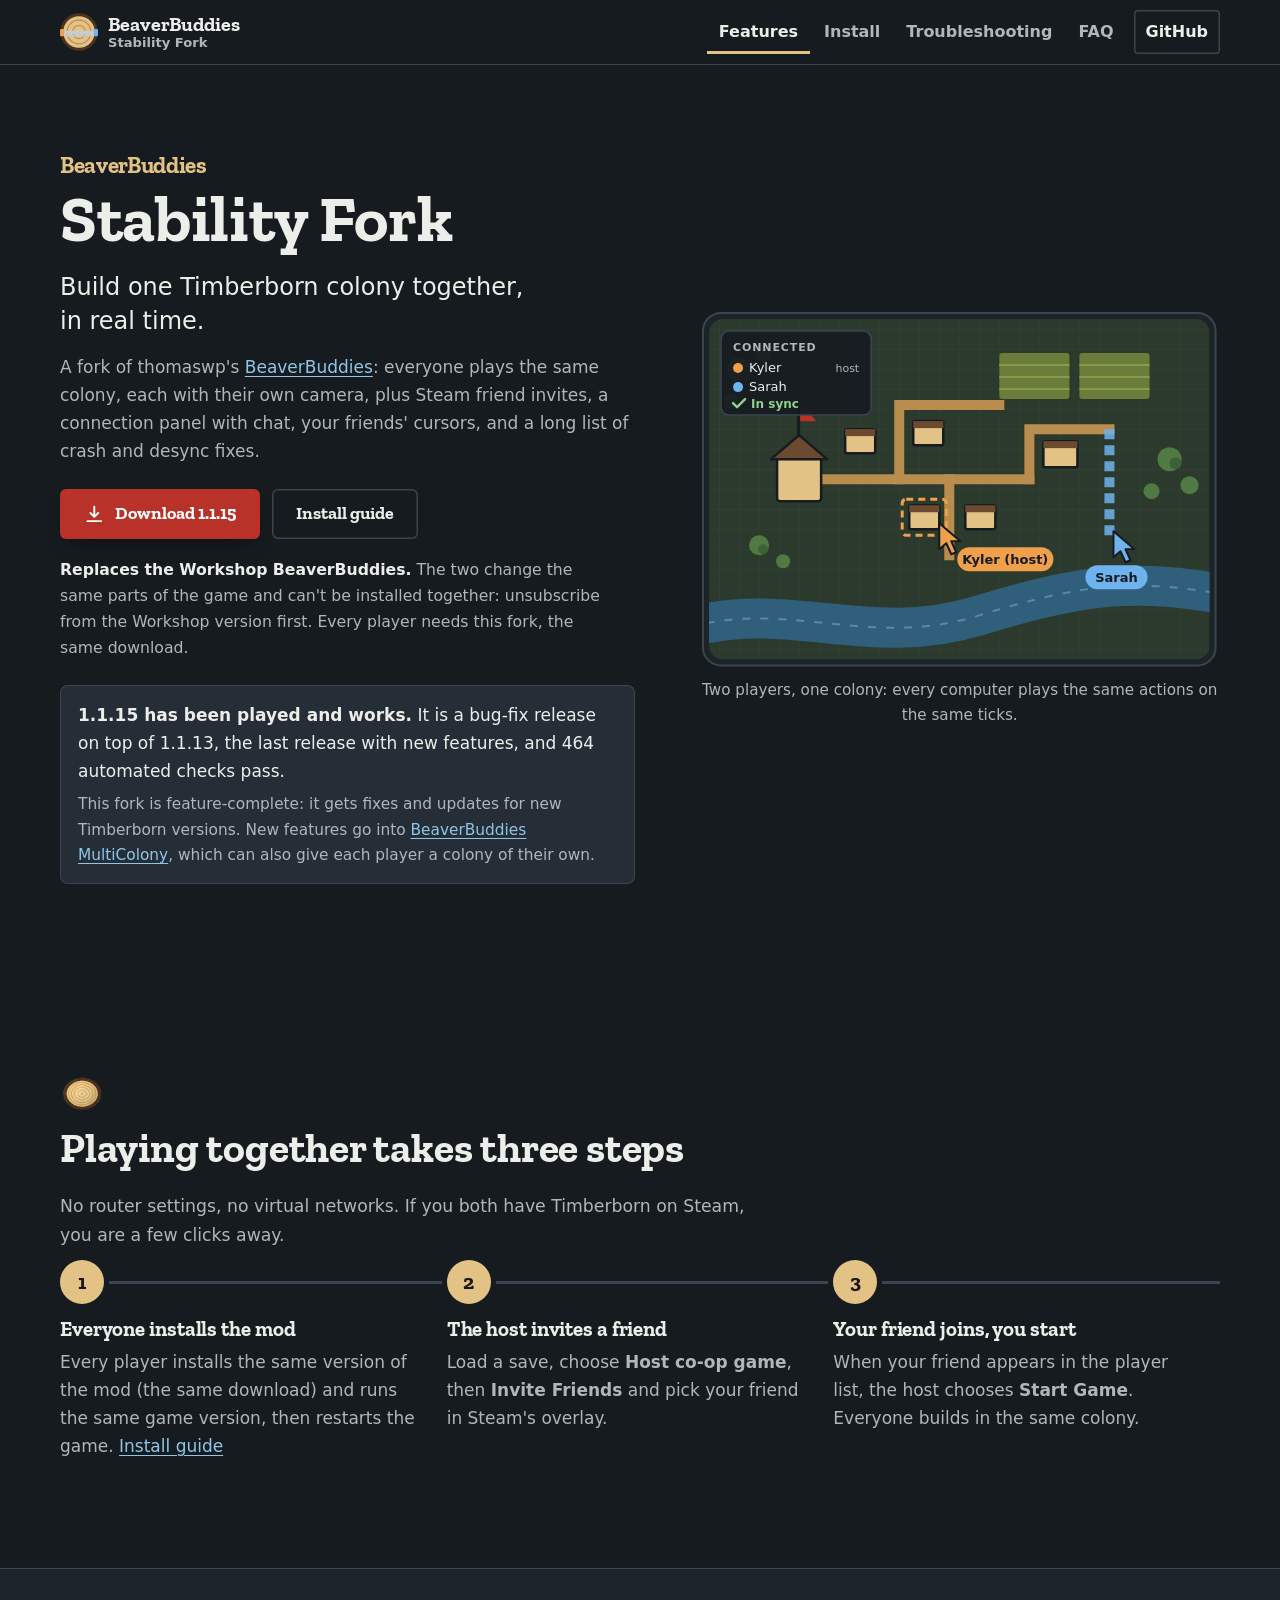
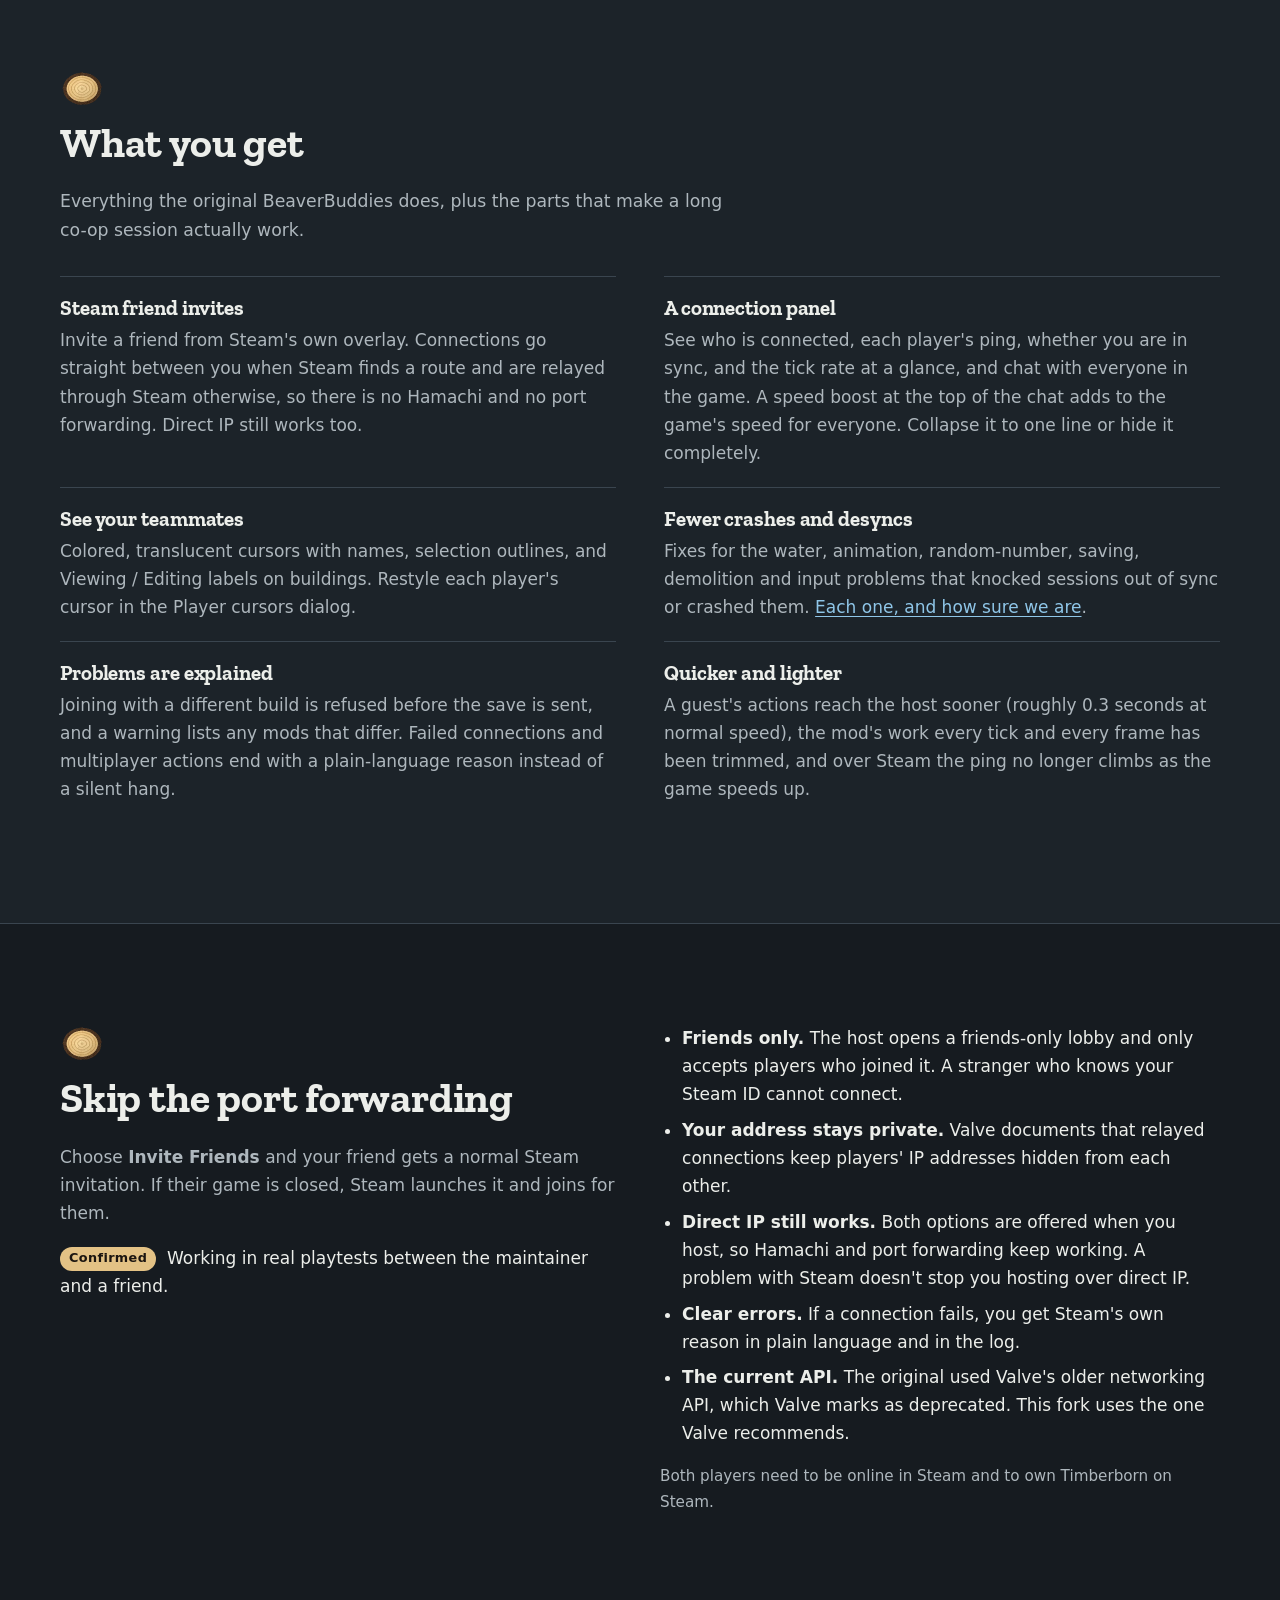
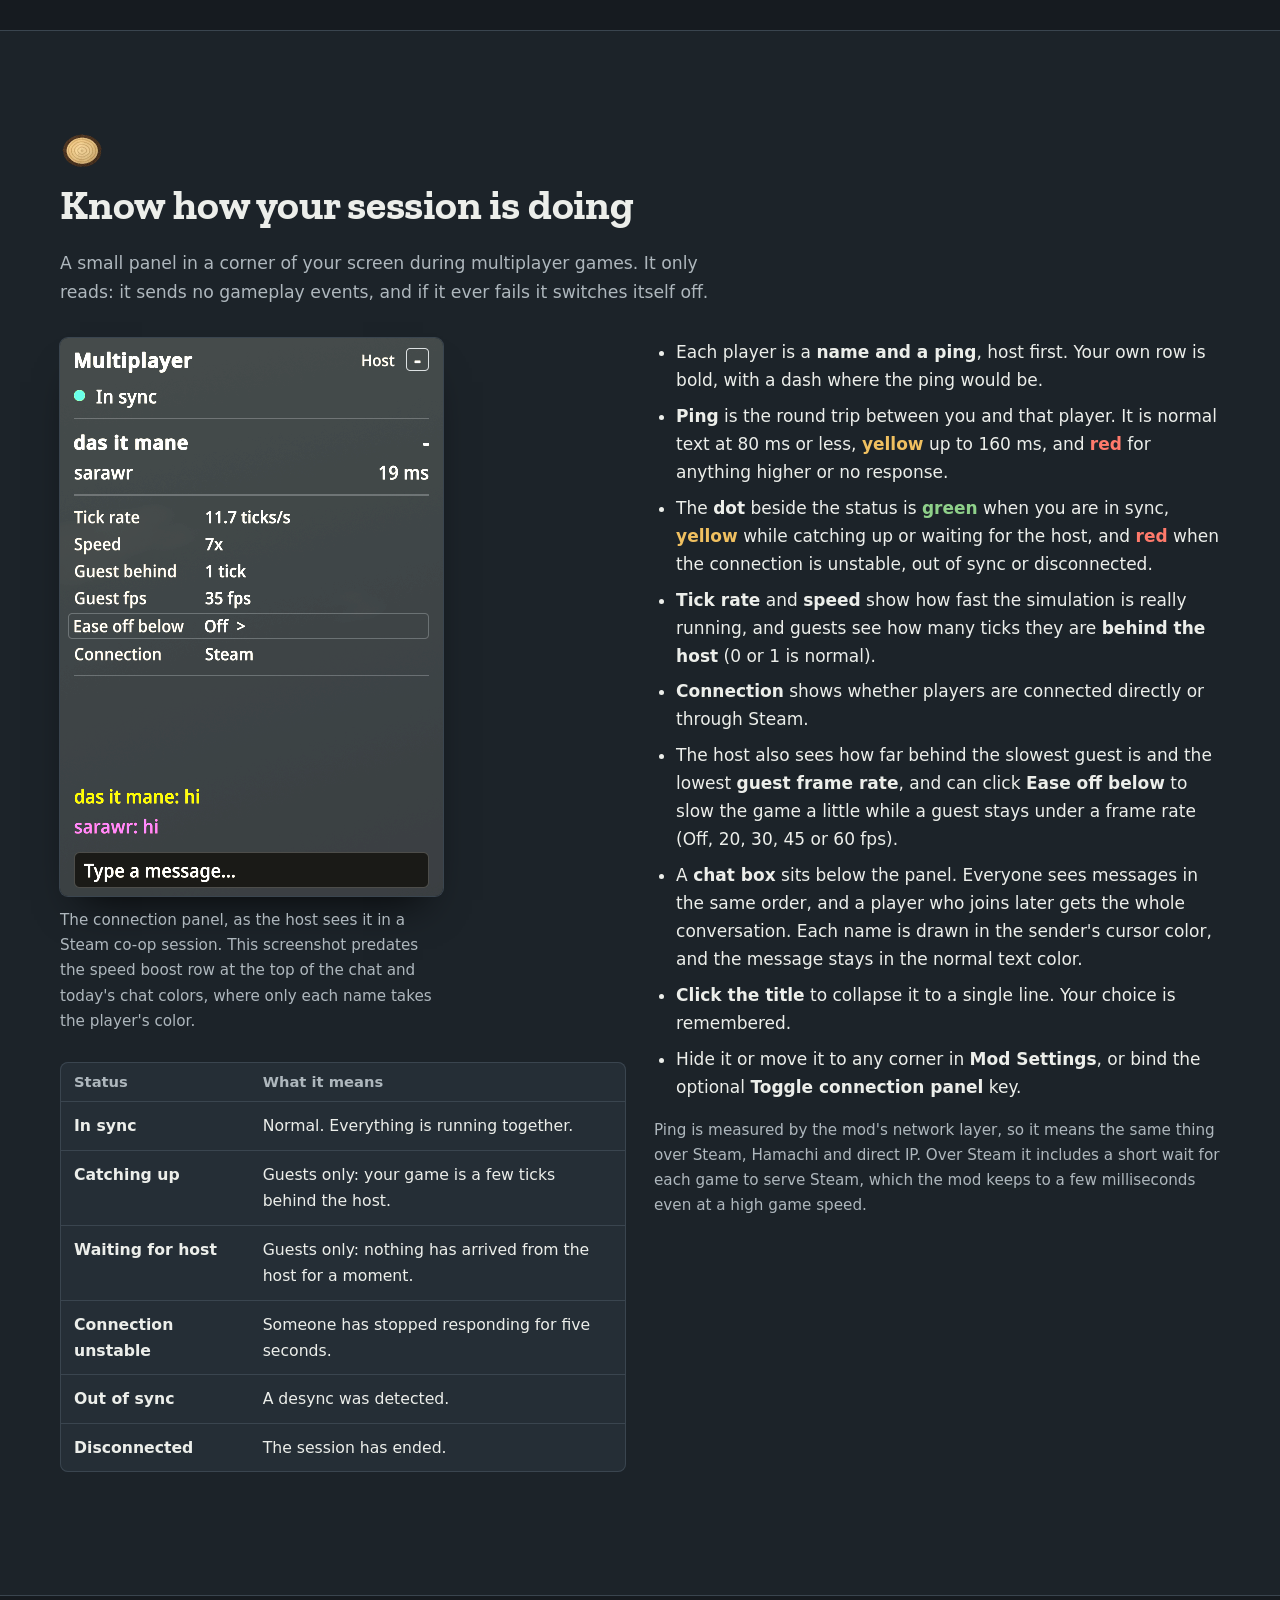
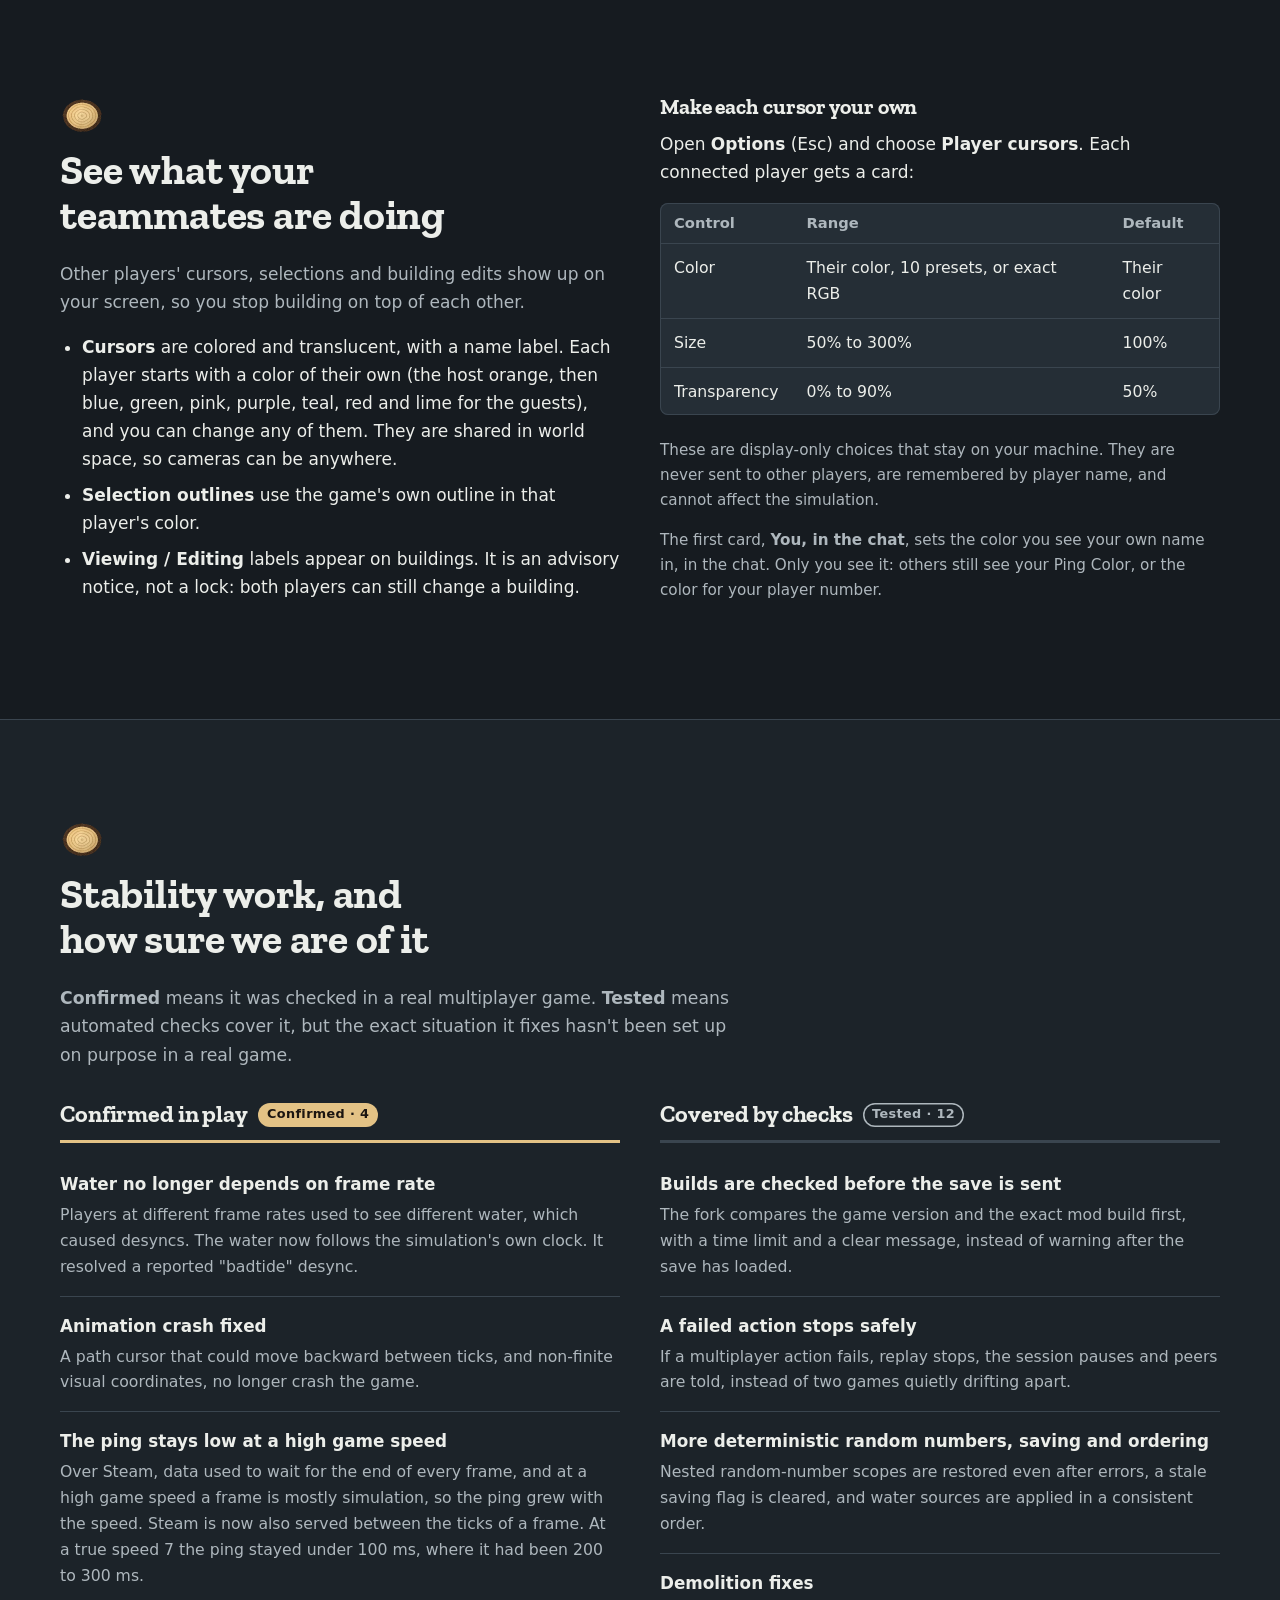
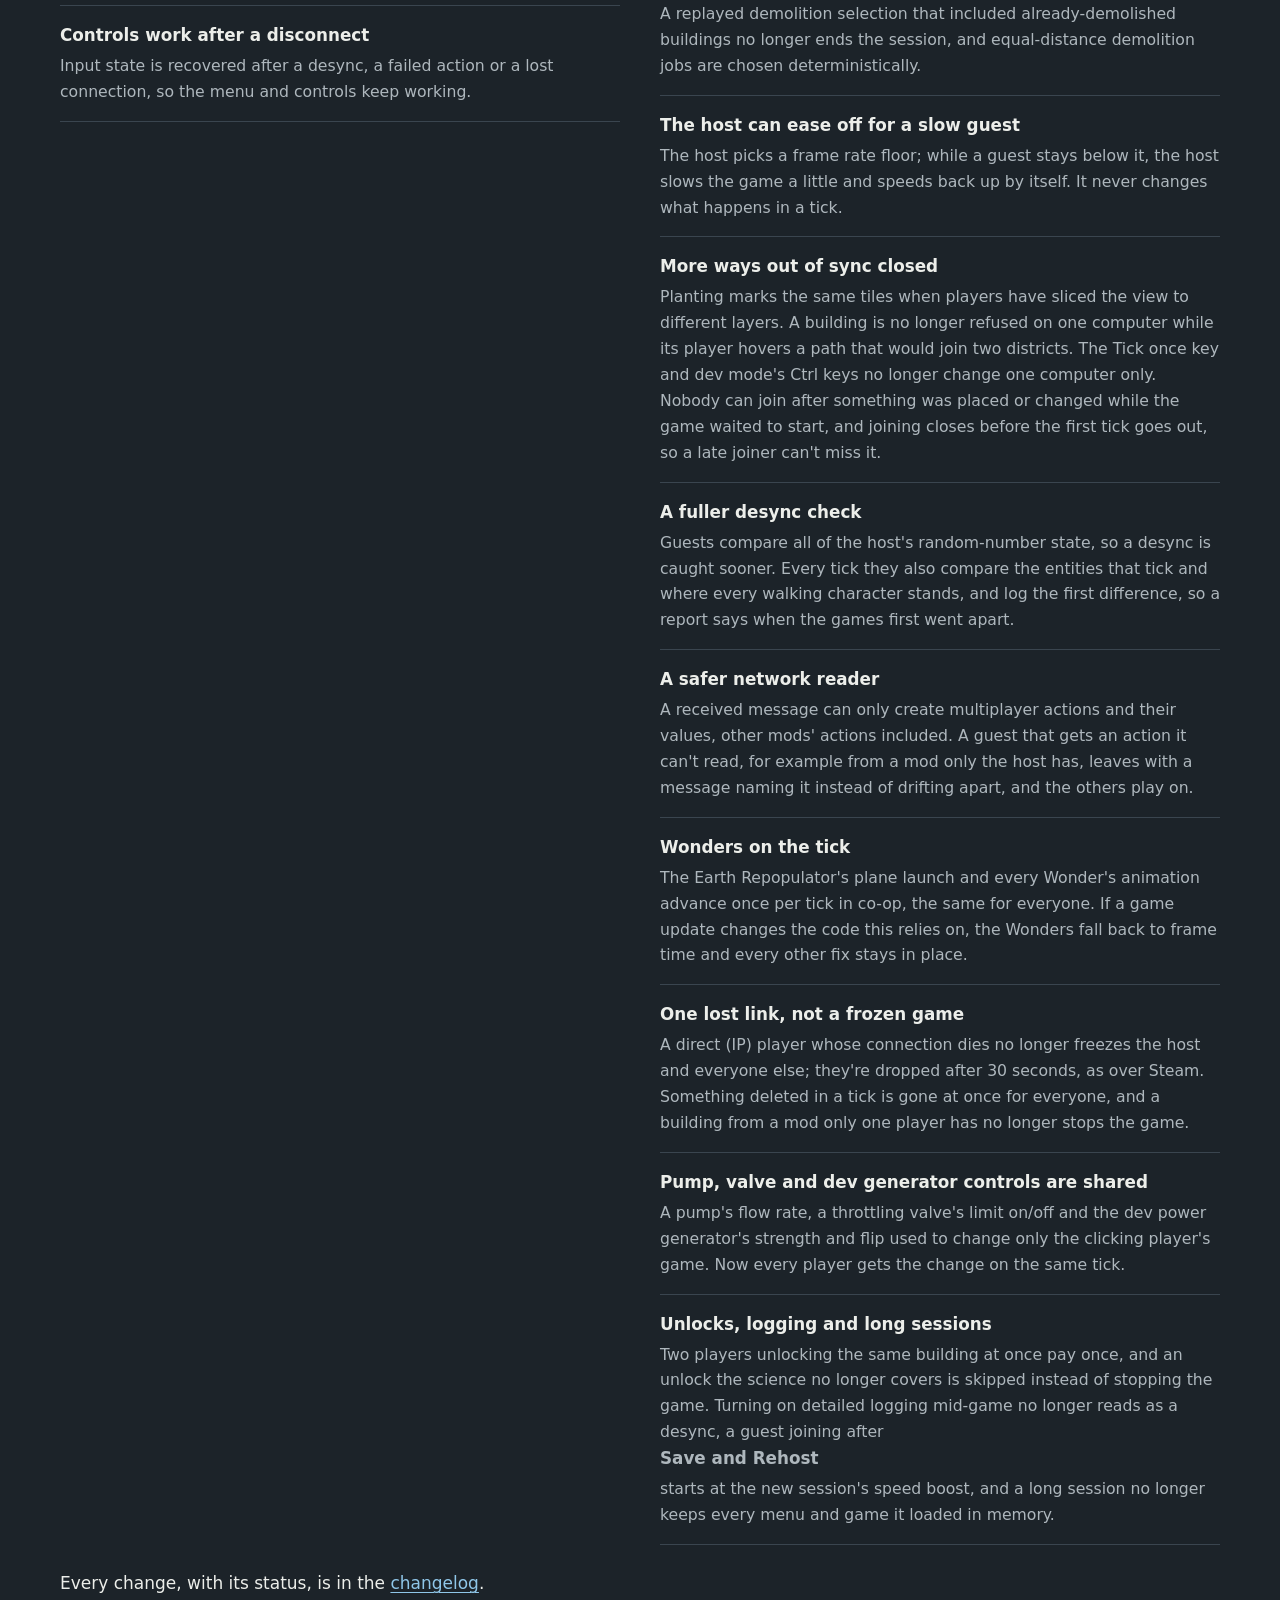
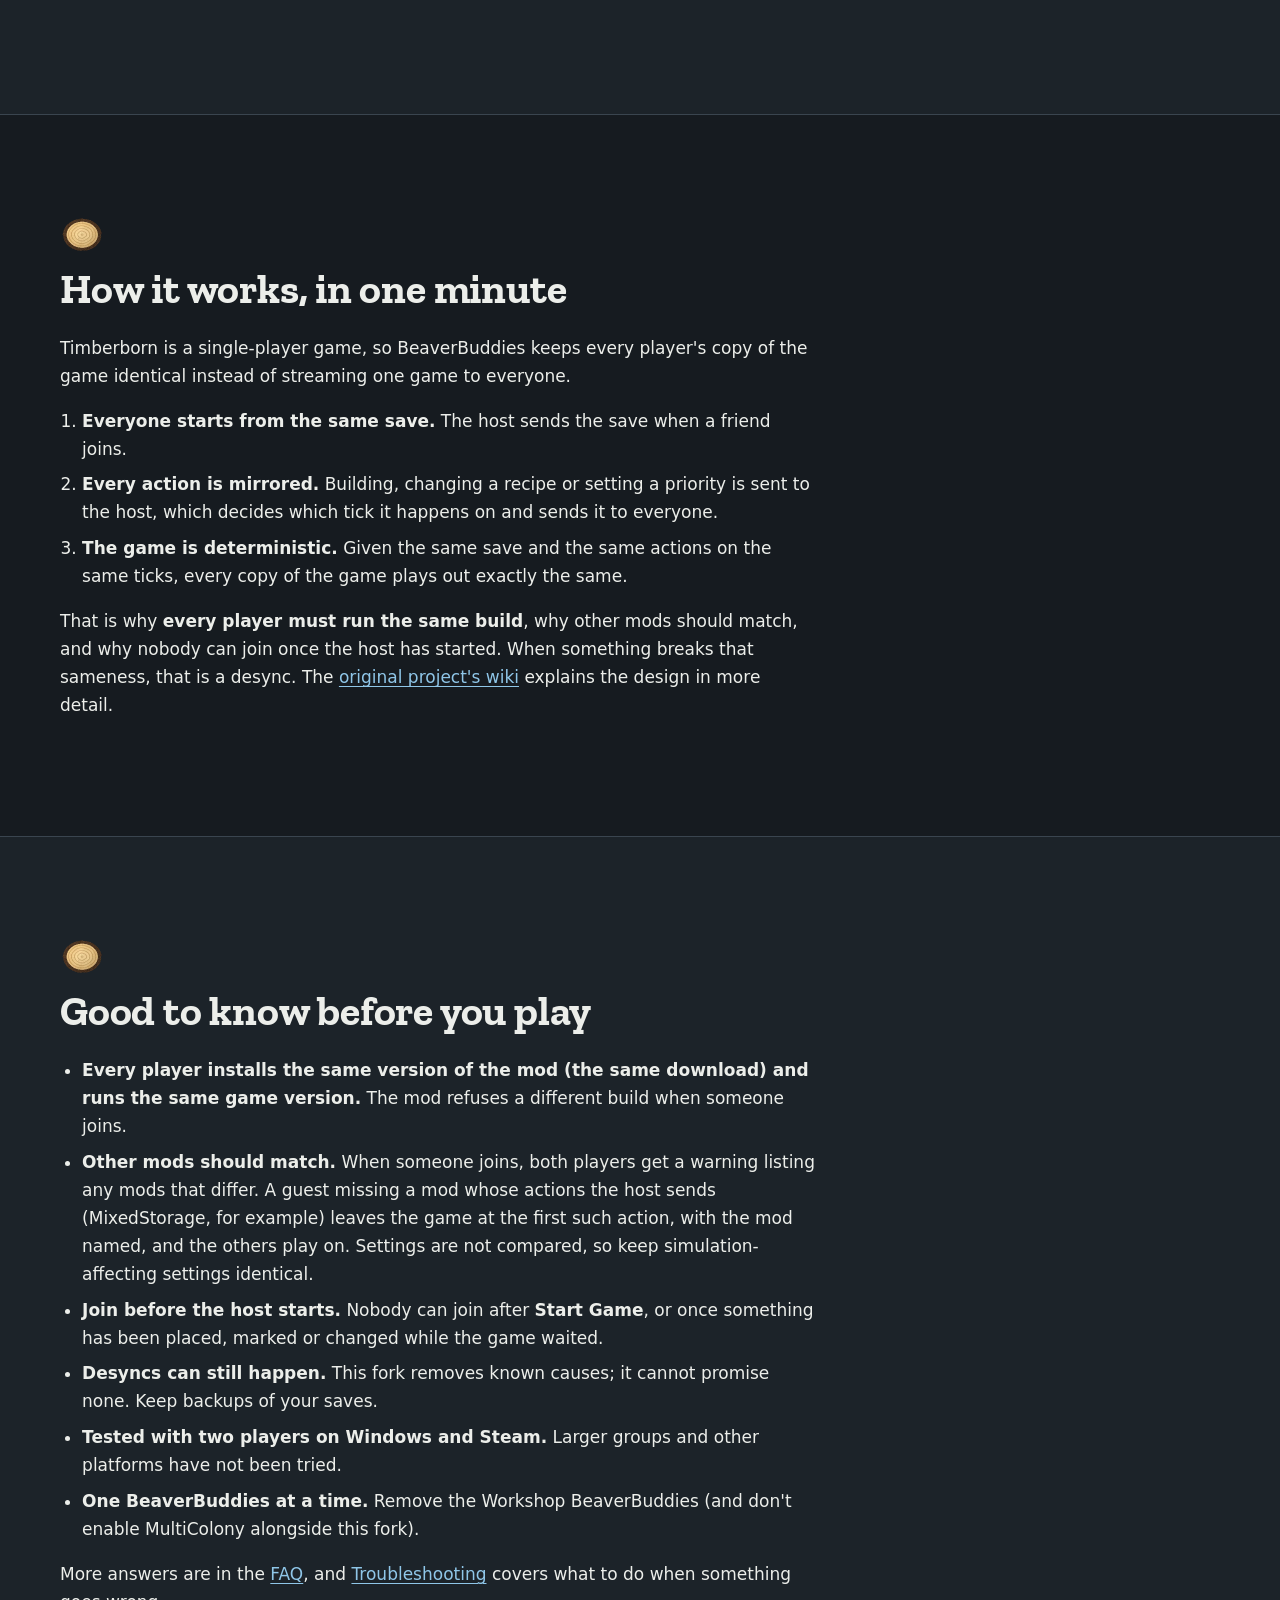
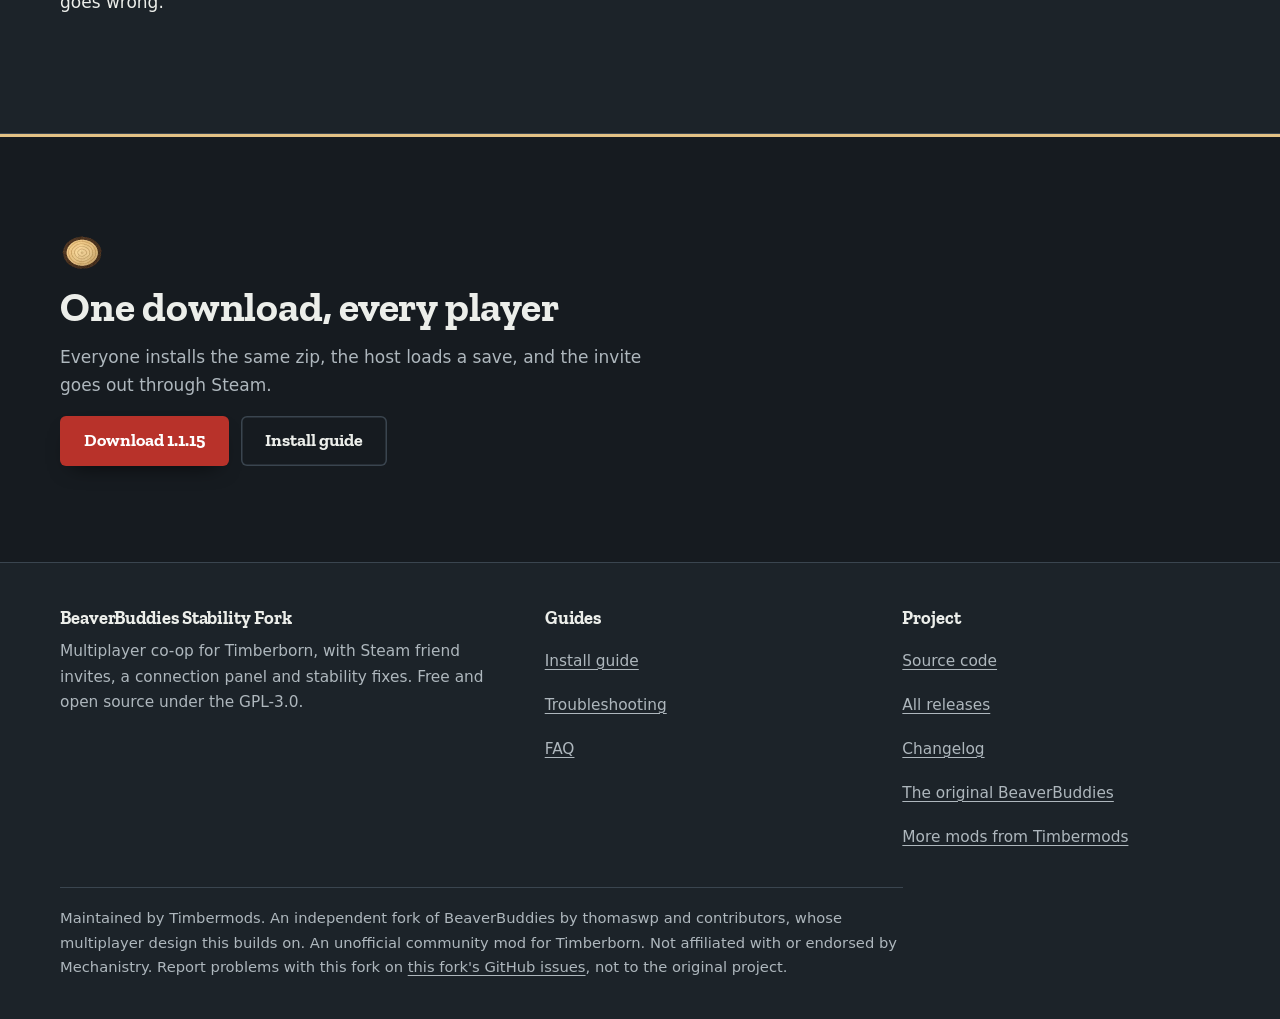
==== docs/index.html @ d0ddf5bc "README: a short user guide; 1.1.15 played and works The README is rewritten for players: what the fo" ====
<!doctype html>
<html lang="en">
<head>
  <meta charset="utf-8">
  <meta name="viewport" content="width=device-width, initial-scale=1">
  <title>BeaverBuddies Stability Fork: Timberborn co-op with Steam invites</title>
  <meta name="description" content="Play Timberborn together. Steam friend invites, a live connection panel, teammate cursors, and fixes for multiplayer crashes and desyncs. Free and open source.">
  <meta name="theme-color" content="#161b20">
  <meta property="og:title" content="BeaverBuddies Stability Fork">
  <meta property="og:description" content="Timberborn co-op with Steam friend invites, a live connection panel, teammate cursors, and fewer crashes and desyncs.">
  <meta property="og:type" content="website">
  <link rel="icon" href="assets/favicon.svg" type="image/svg+xml">
  <link rel="preload" href="assets/fonts/zilla-slab-latin-700.woff2" as="font" type="font/woff2" crossorigin>
  <link rel="stylesheet" href="assets/style.css">
</head>
<body>
<a class="skip" href="#main">Skip to content</a>

<header class="site-header">
  <div class="container header-inner">
    <a class="brand" href="index.html">
      <svg class="brand-mark" viewBox="0 0 64 64" aria-hidden="true"><circle cx="32" cy="32" r="29" fill="#e3c285" stroke="#4a3322" stroke-width="5"/><circle cx="32" cy="32" r="20" fill="none" stroke="#b98d4e" stroke-width="2"/><circle cx="32" cy="32" r="11" fill="none" stroke="#b98d4e" stroke-width="2"/><path d="M4 30h56v6H4z" fill="#c7cdd2"/><path d="M8 36l3 4 3-4 3 4 3-4 3 4 3-4 3 4 3-4 3 4 3-4 3 4 3-4 3 4 3-4 3 4" fill="none" stroke="#c7cdd2" stroke-width="2"/><rect x="0" y="27" width="7" height="12" rx="2" fill="#f0a04b"/><rect x="57" y="27" width="7" height="12" rx="2" fill="#6fb3ee"/></svg>
      <span>BeaverBuddies<small>Stability Fork</small></span>
    </a>
    <nav class="nav" aria-label="Main">
      <a href="index.html" aria-current="page">Features</a>
      <a href="install.html">Install</a>
      <a href="troubleshooting.html">Troubleshooting</a>
      <a href="faq.html">FAQ</a>
      <a class="nav-cta" href="https://github.com/timbermods/BeaverBuddies-Stability-Fork">GitHub</a>
    </nav>
  </div>
</header>

<main id="main">

<!-- ============ hero ============ -->
<div class="hero">
  <div class="container hero-grid">
    <div>
      <h1><small>BeaverBuddies</small>Stability Fork</h1>
      <p class="pitch">Build one Timberborn colony together, in real time.</p>
      <p class="lede">A fork of thomaswp's <a href="https://github.com/thomaswp/BeaverBuddies">BeaverBuddies</a>: everyone plays the same colony, each with their own camera, plus Steam friend invites, a connection panel with chat, your friends' cursors, and a long list of crash and desync fixes.</p>
      <div class="btn-row">
        <a class="btn btn-primary" data-release-href="download" href="https://github.com/timbermods/BeaverBuddies-Stability-Fork/releases/latest">
          <svg viewBox="0 0 24 24" fill="none" stroke="currentColor" stroke-width="2.2" stroke-linecap="round" stroke-linejoin="round" aria-hidden="true"><path d="M12 3v12m0 0l-4.5-4.5M12 15l4.5-4.5M4 20h16"/></svg>
          <span>Download <span data-release="version">1.1.15</span></span>
        </a>
        <a class="btn btn-secondary" href="install.html">Install guide</a>
      </div>
      <p class="workshop"><b>Replaces the Workshop BeaverBuddies.</b> The two change the same parts of the game and can't be installed together: unsubscribe from the Workshop version first. Every player needs this fork, the same download.</p>
      <div class="status" data-release-pinned="1.1.15">
        <p><b><span data-release="version">1.1.15</span> has been played and works.</b> It is a bug-fix release on top of 1.1.13, the last release with new features, and 464 automated checks pass.</p>
        <p>This fork is feature-complete: it gets fixes and updates for new Timberborn versions. New features go into <a href="https://timbermods.github.io/BeaverBuddies-MultiColony/">BeaverBuddies MultiColony</a>, which can also give each player a colony of their own.</p>
      </div>
    </div>
    <figure class="saw-figure">
      <svg class="coop-map" viewBox="0 0 520 360" role="img" aria-label="An illustration of one shared colony seen from above: a district center with a red flag, houses, farm fields, trees and a river. The host's orange cursor has a house selected; a friend's blue cursor is laying a new path. A small connection panel in the corner lists both players with a green In sync check.">
        <defs>
          <clipPath id="map-clip"><rect x="10" y="10" width="500" height="340" rx="14"/></clipPath>
          <pattern id="map-tiles" width="20" height="20" patternUnits="userSpaceOnUse"><path d="M20 0H0V20" fill="none" stroke="#ffffff" stroke-opacity=".045" stroke-width="1"/></pattern>
        </defs>
        <rect x="4" y="4" width="512" height="352" rx="18" fill="#1c2329" stroke="#3a454f" stroke-width="2"/>
        <g clip-path="url(#map-clip)">
          <rect x="10" y="10" width="500" height="340" fill="#2b3a2c"/>
          <rect x="10" y="10" width="500" height="340" fill="url(#map-tiles)"/>
          <!-- the river -->
          <path d="M-10 318 C90 290 170 340 280 306 S440 270 530 286" fill="none" stroke="#2f5f7a" stroke-width="40" stroke-linecap="round"/>
          <path d="M-10 318 C90 290 170 340 280 306 S440 270 530 286" fill="none" stroke="#6fa9c7" stroke-width="2" stroke-dasharray="8 10" opacity=".6"/>
          <!-- fields -->
          <g fill="#6b7d3a"><rect x="300" y="44" width="70" height="46" rx="3"/><rect x="380" y="44" width="70" height="46" rx="3"/></g>
          <g stroke="#8a9a4a" stroke-width="2"><path d="M300 56h70M300 68h70M300 80h70M380 56h70M380 68h70M380 80h70"/></g>
          <!-- trees -->
          <g fill="#4f7a43"><circle cx="40" cy="60" r="12"/><circle cx="64" cy="44" r="9"/><circle cx="32" cy="92" r="8"/><circle cx="470" cy="150" r="12"/><circle cx="490" cy="176" r="9"/><circle cx="452" cy="182" r="8"/><circle cx="60" cy="236" r="10"/><circle cx="84" cy="252" r="7"/></g>
          <g fill="#3c6135"><circle cx="46" cy="64" r="6"/><circle cx="476" cy="154" r="6"/><circle cx="64" cy="240" r="5"/></g>
          <!-- paths -->
          <g fill="none" stroke="#b98d4e" stroke-width="10" stroke-linecap="square"><path d="M120 170 H330"/><path d="M200 170 V96 H300"/><path d="M250 170 V246"/><path d="M330 170 V120 H410"/></g>
          <!-- the district center -->
          <rect x="78" y="146" width="44" height="46" rx="3" fill="#e3c285" stroke="#161b20" stroke-width="2.5"/>
          <path d="M72 150 L100 126 L128 150 Z" fill="#6b4a30" stroke="#161b20" stroke-width="2.5" stroke-linejoin="round"/>
          <rect x="98" y="100" width="3" height="28" fill="#161b20"/><path d="M101 100 h16 l-5 6 5 6 h-16z" fill="#b8322a"/>
          <!-- houses and workplaces -->
          <g fill="#e3c285" stroke="#161b20" stroke-width="2.5"><rect x="146" y="120" width="30" height="24" rx="2"/><rect x="214" y="112" width="30" height="24" rx="2"/><rect x="266" y="196" width="30" height="24" rx="2"/><rect x="210" y="196" width="30" height="24" rx="2"/><rect x="344" y="132" width="34" height="26" rx="2"/></g>
          <g fill="#6b4a30"><rect x="146" y="120" width="30" height="7"/><rect x="214" y="112" width="30" height="7"/><rect x="266" y="196" width="30" height="7"/><rect x="210" y="196" width="30" height="7"/><rect x="344" y="132" width="34" height="7"/></g>
          <!-- the host has a house selected -->
          <rect x="203" y="190" width="44" height="36" rx="4" fill="none" stroke="#f0a04b" stroke-width="3" stroke-dasharray="7 5"/>
          <g class="cursor-host">
            <path d="M240 214 l0 26 l7 -6 l5 11 l5 -2 l-5 -11 l9 0 z" fill="#f0a04b" stroke="#161b20" stroke-width="2" stroke-linejoin="round"/>
            <rect x="258" y="238" width="96" height="24" rx="12" fill="#f0a04b"/><text x="306" y="255" text-anchor="middle" font-family="system-ui, Segoe UI, sans-serif" font-weight="700" font-size="13" fill="#161b20">Kyler (host)</text>
          </g>
          <!-- a friend lays a new path -->
          <path d="M410 120 V226" fill="none" stroke="#6fb3ee" stroke-width="10" stroke-dasharray="10 6" opacity=".85"/>
          <g class="cursor-guest">
            <path d="M414 222 l0 26 l7 -6 l5 11 l5 -2 l-5 -11 l9 0 z" fill="#6fb3ee" stroke="#161b20" stroke-width="2" stroke-linejoin="round"/>
            <rect x="386" y="256" width="62" height="24" rx="12" fill="#6fb3ee"/><text x="417" y="273" text-anchor="middle" font-family="system-ui, Segoe UI, sans-serif" font-weight="700" font-size="13" fill="#161b20">Sarah</text>
          </g>
        </g>
        <!-- a connection panel -->
        <g font-family="system-ui, Segoe UI, sans-serif">
          <rect x="22" y="22" width="150" height="84" rx="8" fill="#161b20" fill-opacity=".92" stroke="#3a454f" stroke-width="1.5"/>
          <text x="34" y="42" font-size="11" font-weight="700" fill="#aeb7bd" letter-spacing=".08em">CONNECTED</text>
          <circle cx="39" cy="59" r="5" fill="#f0a04b"/><text x="50" y="63" font-size="13" fill="#eceeea">Kyler</text><text x="160" y="63" text-anchor="end" font-size="11" fill="#aeb7bd">host</text>
          <circle cx="39" cy="78" r="5" fill="#6fb3ee"/><text x="50" y="82" font-size="13" fill="#eceeea">Sarah</text>
          <path d="M34 94 l4 4 l8 -8" fill="none" stroke="#8fd08a" stroke-width="2.4" stroke-linecap="round" stroke-linejoin="round"/><text x="52" y="99" font-size="12" font-weight="700" fill="#8fd08a">In sync</text>
        </g>
      </svg>
      <figcaption>Two players, one colony: every computer plays the same actions on the same ticks.</figcaption>
    </figure>
  </div>
</div>

<!-- ============ three steps ============ -->
<section id="how-to-play">
  <div class="container">
    <div class="section-head">
      <span class="round" aria-hidden="true"></span>
      <h2>Playing together takes three steps</h2>
      <p>No router settings, no virtual networks. If you both have Timberborn on Steam, you are a few clicks away.</p>
    </div>
    <ol class="steps horizontal">
      <li>
        <h3>Everyone installs the mod</h3>
        <p>Every player installs the same version of the mod (the same download) and runs the same game version, then restarts the game. <a href="install.html">Install guide</a></p>
      </li>
      <li>
        <h3>The host invites a friend</h3>
        <p>Load a save, choose <b>Host co-op game</b>, then <b>Invite Friends</b> and pick your friend in Steam's overlay.</p>
      </li>
      <li>
        <h3>Your friend joins, you start</h3>
        <p>When your friend appears in the player list, the host chooses <b>Start Game</b>. Everyone builds in the same colony.</p>
      </li>
    </ol>
  </div>
</section>

<!-- ============ what you get ============ -->
<section class="tint" id="features">
  <div class="container">
    <div class="section-head">
      <span class="round" aria-hidden="true"></span>
      <h2>What you get</h2>
      <p>Everything the original BeaverBuddies does, plus the parts that make a long co-op session actually work.</p>
    </div>
    <ul class="tally">
      <li><h3>Steam friend invites</h3><p>Invite a friend from Steam's own overlay. Connections go straight between you when Steam finds a route and are relayed through Steam otherwise, so there is no Hamachi and no port forwarding. Direct IP still works too.</p></li>
      <li><h3>A connection panel</h3><p>See who is connected, each player's ping, whether you are in sync, and the tick rate at a glance, and chat with everyone in the game. A speed boost at the top of the chat adds to the game's speed for everyone. Collapse it to one line or hide it completely.</p></li>
      <li><h3>See your teammates</h3><p>Colored, translucent cursors with names, selection outlines, and Viewing / Editing labels on buildings. Restyle each player's cursor in the Player cursors dialog.</p></li>
      <li><h3>Fewer crashes and desyncs</h3><p>Fixes for the water, animation, random-number, saving, demolition and input problems that knocked sessions out of sync or crashed them. <a href="#stability">Each one, and how sure we are</a>.</p></li>
      <li><h3>Problems are explained</h3><p>Joining with a different build is refused before the save is sent, and a warning lists any mods that differ. Failed connections and multiplayer actions end with a plain-language reason instead of a silent hang.</p></li>
      <li><h3>Quicker and lighter</h3><p>A guest's actions reach the host sooner (roughly 0.3 seconds at normal speed), the mod's work every tick and every frame has been trimmed, and over Steam the ping no longer climbs as the game speeds up.</p></li>
    </ul>
  </div>
</section>

<!-- ============ steam ============ -->
<section id="steam">
  <div class="container grid grid-2" style="align-items:start;gap:2.5rem">
    <div>
      <span class="round" aria-hidden="true"></span>
      <h2>Skip the port forwarding</h2>
      <p class="lede" style="max-width:none">Choose <b>Invite Friends</b> and your friend gets a normal Steam invitation. If their game is closed, Steam launches it and joins for them.</p>
      <p><span class="chip ok">Confirmed</span> &nbsp;Working in real playtests between the maintainer and a friend.</p>
    </div>
    <div>
      <ul>
        <li><b>Friends only.</b> The host opens a friends-only lobby and only accepts players who joined it. A stranger who knows your Steam ID cannot connect.</li>
        <li><b>Your address stays private.</b> Valve documents that relayed connections keep players' IP addresses hidden from each other.</li>
        <li><b>Direct IP still works.</b> Both options are offered when you host, so Hamachi and port forwarding keep working. A problem with Steam doesn't stop you hosting over direct IP.</li>
        <li><b>Clear errors.</b> If a connection fails, you get Steam's own reason in plain language and in the log.</li>
        <li><b>The current API.</b> The original used Valve's older networking API, which Valve marks as deprecated. This fork uses the one Valve recommends.</li>
      </ul>
      <p style="color:var(--muted);font-size:.95rem">Both players need to be online in Steam and to own Timberborn on Steam.</p>
    </div>
  </div>
</section>

<!-- ============ panel ============ -->
<section class="tint" id="panel">
  <div class="container">
    <div class="section-head">
      <span class="round" aria-hidden="true"></span>
      <h2>Know how your session is doing</h2>
      <p>A small panel in a corner of your screen during multiplayer games. It only reads: it sends no gameplay events, and if it ever fails it switches itself off.</p>
    </div>
    <div class="grid grid-2" style="align-items:start">
      
        <div>
        <figure style="margin:0 0 28px">
          <img class="panel-shot" src="assets/connection-panel.png" width="383" height="558" loading="lazy" alt="Screenshot of the in-game connection panel as the host sees it: status In sync, the host's own row in bold with a dash, one guest at 19 ms, tick rate 11.7 ticks per second, speed 7x, the guest 1 tick behind at 35 fps, Ease off below set to Off, connection Steam, and a chat with a line from the host and a line from the guest.">
          <figcaption class="demo-caption">The connection panel, as the host sees it in a Steam co-op session. This screenshot predates the speed boost row at the top of the chat and today's chat colors, where only each name takes the player's color.</figcaption>
        </figure>
        <div class="table-wrap">
        <table>
          <thead><tr><th>Status</th><th>What it means</th></tr></thead>
          <tbody>
            <tr><td><b>In sync</b></td><td>Normal. Everything is running together.</td></tr>
            <tr><td><b>Catching up</b></td><td>Guests only: your game is a few ticks behind the host.</td></tr>
            <tr><td><b>Waiting for host</b></td><td>Guests only: nothing has arrived from the host for a moment.</td></tr>
            <tr><td><b>Connection unstable</b></td><td>Someone has stopped responding for five seconds.</td></tr>
            <tr><td><b>Out of sync</b></td><td>A desync was detected.</td></tr>
            <tr><td><b>Disconnected</b></td><td>The session has ended.</td></tr>
          </tbody>
        </table>
      </div>
      </div>
      <div>
        <ul>
          <li>Each player is a <b>name and a ping</b>, host first. Your own row is bold, with a dash where the ping would be.</li>
          <li><b>Ping</b> is the round trip between you and that player. It is normal text at 80 ms or less, <span style="color:var(--warn)"><b>yellow</b></span> up to 160 ms, and <span style="color:var(--bad)"><b>red</b></span> for anything higher or no response.</li>
          <li>The <b>dot</b> beside the status is <span style="color:var(--good)"><b>green</b></span> when you are in sync, <span style="color:var(--warn)"><b>yellow</b></span> while catching up or waiting for the host, and <span style="color:var(--bad)"><b>red</b></span> when the connection is unstable, out of sync or disconnected.</li>
          <li><b>Tick rate</b> and <b>speed</b> show how fast the simulation is really running, and guests see how many ticks they are <b>behind the host</b> (0 or 1 is normal).</li>
          <li><b>Connection</b> shows whether players are connected directly or through Steam.</li>
          <li>The host also sees how far behind the slowest guest is and the lowest <b>guest frame rate</b>, and can click <b>Ease off below</b> to slow the game a little while a guest stays under a frame rate (Off, 20, 30, 45 or 60 fps).</li>
          <li>A <b>chat box</b> sits below the panel. Everyone sees messages in the same order, and a player who joins later gets the whole conversation. Each name is drawn in the sender's cursor color, and the message stays in the normal text color.</li>
          <li><b>Click the title</b> to collapse it to a single line. Your choice is remembered.</li>
          <li>Hide it or move it to any corner in <b>Mod Settings</b>, or bind the optional <b>Toggle connection panel</b> key.</li>
        </ul>
        <p style="color:var(--muted);font-size:.95rem">Ping is measured by the mod's network layer, so it means the same thing over Steam, Hamachi and direct IP. Over Steam it includes a short wait for each game to serve Steam, which the mod keeps to a few milliseconds even at a high game speed.</p>
      </div>
    </div>
  </div>
</section>

<!-- ============ teammates ============ -->
<section id="teammates">
  <div class="container grid grid-2" style="align-items:start;gap:2.5rem">
    <div>
      <span class="round" aria-hidden="true"></span>
      <h2>See what your teammates are doing</h2>
      <p class="lede" style="max-width:none">Other players' cursors, selections and building edits show up on your screen, so you stop building on top of each other.</p>
      <ul>
        <li><b>Cursors</b> are colored and translucent, with a name label. Each player starts with a color of their own (the host orange, then blue, green, pink, purple, teal, red and lime for the guests), and you can change any of them. They are shared in world space, so cameras can be anywhere.</li>
        <li><b>Selection outlines</b> use the game's own outline in that player's color.</li>
        <li><b>Viewing / Editing</b> labels appear on buildings. It is an advisory notice, not a lock: both players can still change a building.</li>
      </ul>
    </div>
    <div>
      <h3 style="margin-top:0">Make each cursor your own</h3>
      <p>Open <b>Options</b> (Esc) and choose <b>Player cursors</b>. Each connected player gets a card:</p>
      <div class="table-wrap">
        <table>
          <thead><tr><th>Control</th><th>Range</th><th>Default</th></tr></thead>
          <tbody>
            <tr><td>Color</td><td>Their color, 10 presets, or exact RGB</td><td>Their color</td></tr>
            <tr><td>Size</td><td>50% to 300%</td><td>100%</td></tr>
            <tr><td>Transparency</td><td>0% to 90%</td><td>50%</td></tr>
          </tbody>
        </table>
      </div>
      <p style="color:var(--muted);font-size:.95rem">These are display-only choices that stay on your machine. They are never sent to other players, are remembered by player name, and cannot affect the simulation.</p>
      <p style="color:var(--muted);font-size:.95rem">The first card, <b>You, in the chat</b>, sets the color you see your own name in, in the chat. Only you see it: others still see your Ping Color, or the color for your player number.</p>
    </div>
  </div>
</section>

<!-- ============ stability ============ -->
<section class="tint" id="stability">
  <div class="container">
    <div class="section-head">
      <span class="round" aria-hidden="true"></span>
      <h2>Stability work, and how sure we are of it</h2>
      <p><b>Confirmed</b> means it was checked in a real multiplayer game. <b>Tested</b> means automated checks cover it, but the exact situation it fixes hasn't been set up on purpose in a real game.</p>
    </div>
    <div class="scorecard">
      <div class="confirmed">
        <h3 class="col">Confirmed in play <span class="chip ok">Confirmed · 4</span></h3>
        <ul><li><b>Water no longer depends on frame rate</b><p>Players at different frame rates used to see different water, which caused desyncs. The water now follows the simulation's own clock. It resolved a reported "badtide" desync.</p></li><li><b>Animation crash fixed</b><p>A path cursor that could move backward between ticks, and non-finite visual coordinates, no longer crash the game.</p></li><li><b>The ping stays low at a high game speed</b><p>Over Steam, data used to wait for the end of every frame, and at a high game speed a frame is mostly simulation, so the ping grew with the speed. Steam is now also served between the ticks of a frame. At a true speed 7 the ping stayed under 100 ms, where it had been 200 to 300 ms.</p></li><li><b>Controls work after a disconnect</b><p>Input state is recovered after a desync, a failed action or a lost connection, so the menu and controls keep working.</p></li></ul>
      </div>
      <div class="tested">
        <h3 class="col">Covered by checks <span class="chip tested">Tested · 12</span></h3>
        <ul><li><b>Builds are checked before the save is sent</b><p>The fork compares the game version and the exact mod build first, with a time limit and a clear message, instead of warning after the save has loaded.</p></li><li><b>A failed action stops safely</b><p>If a multiplayer action fails, replay stops, the session pauses and peers are told, instead of two games quietly drifting apart.</p></li><li><b>More deterministic random numbers, saving and ordering</b><p>Nested random-number scopes are restored even after errors, a stale saving flag is cleared, and water sources are applied in a consistent order.</p></li><li><b>Demolition fixes</b><p>A replayed demolition selection that included already-demolished buildings no longer ends the session, and equal-distance demolition jobs are chosen deterministically.</p></li><li><b>The host can ease off for a slow guest</b><p>The host picks a frame rate floor; while a guest stays below it, the host slows the game a little and speeds back up by itself. It never changes what happens in a tick.</p></li><li><b>More ways out of sync closed</b><p>Planting marks the same tiles when players have sliced the view to different layers. A building is no longer refused on one computer while its player hovers a path that would join two districts. The Tick once key and dev mode's Ctrl keys no longer change one computer only. Nobody can join after something was placed or changed while the game waited to start, and joining closes before the first tick goes out, so a late joiner can't miss it.</p></li><li><b>A fuller desync check</b><p>Guests compare all of the host's random-number state, so a desync is caught sooner. Every tick they also compare the entities that tick and where every walking character stands, and log the first difference, so a report says when the games first went apart.</p></li><li><b>A safer network reader</b><p>A received message can only create multiplayer actions and their values, other mods' actions included. A guest that gets an action it can't read, for example from a mod only the host has, leaves with a message naming it instead of drifting apart, and the others play on.</p></li><li><b>Wonders on the tick</b><p>The Earth Repopulator's plane launch and every Wonder's animation advance once per tick in co-op, the same for everyone. If a game update changes the code this relies on, the Wonders fall back to frame time and every other fix stays in place.</p></li><li><b>One lost link, not a frozen game</b><p>A direct (IP) player whose connection dies no longer freezes the host and everyone else; they're dropped after 30 seconds, as over Steam. Something deleted in a tick is gone at once for everyone, and a building from a mod only one player has no longer stops the game.</p></li><li><b>Pump, valve and dev generator controls are shared</b><p>A pump's flow rate, a throttling valve's limit on/off and the dev power generator's strength and flip used to change only the clicking player's game. Now every player gets the change on the same tick.</p></li><li><b>Unlocks, logging and long sessions</b><p>Two players unlocking the same building at once pay once, and an unlock the science no longer covers is skipped instead of stopping the game. Turning on detailed logging mid-game no longer reads as a desync, a guest joining after <b>Save and Rehost</b> starts at the new session's speed boost, and a long session no longer keeps every menu and game it loaded in memory.</p></li></ul>
      </div>
    </div>
    <p style="margin-top:1.5rem">Every change, with its status, is in the <a href="https://github.com/timbermods/BeaverBuddies-Stability-Fork/blob/main/STABILITY-CHANGELOG.md">changelog</a>.</p>
  </div>
</section>

<!-- ============ how it works ============ -->
<section id="how-it-works">
  <div class="container narrow">
    <span class="round" aria-hidden="true"></span>
    <h2>How it works, in one minute</h2>
    <p>Timberborn is a single-player game, so BeaverBuddies keeps every player's copy of the game identical instead of streaming one game to everyone.</p>
    <ol>
      <li><b>Everyone starts from the same save.</b> The host sends the save when a friend joins.</li>
      <li><b>Every action is mirrored.</b> Building, changing a recipe or setting a priority is sent to the host, which decides which tick it happens on and sends it to everyone.</li>
      <li><b>The game is deterministic.</b> Given the same save and the same actions on the same ticks, every copy of the game plays out exactly the same.</li>
    </ol>
    <p>That is why <b>every player must run the same build</b>, why other mods should match, and why nobody can join once the host has started. When something breaks that sameness, that is a desync. The <a href="https://github.com/thomaswp/BeaverBuddies/wiki/How-does-it-work%3F">original project's wiki</a> explains the design in more detail.</p>
  </div>
</section>

<!-- ============ honest limits ============ -->
<section class="tint" id="limits">
  <div class="container narrow">
    <span class="round" aria-hidden="true"></span>
    <h2>Good to know before you play</h2>
    <ul>
      <li><b>Every player installs the same version of the mod (the same download) and runs the same game version.</b> The mod refuses a different build when someone joins.</li>
      <li><b>Other mods should match.</b> When someone joins, both players get a warning listing any mods that differ. A guest missing a mod whose actions the host sends (MixedStorage, for example) leaves the game at the first such action, with the mod named, and the others play on. Settings are not compared, so keep simulation-affecting settings identical.</li>
      <li><b>Join before the host starts.</b> Nobody can join after <b>Start Game</b>, or once something has been placed, marked or changed while the game waited.</li>
      <li><b>Desyncs can still happen.</b> This fork removes known causes; it cannot promise none. Keep backups of your saves.</li>
      <li><b>Tested with two players on Windows and Steam.</b> Larger groups and other platforms have not been tried.</li>
      <li><b>One BeaverBuddies at a time.</b> Remove the Workshop BeaverBuddies (and don't enable MultiColony alongside this fork).</li>
    </ul>
    <p>More answers are in the <a href="faq.html">FAQ</a>, and <a href="troubleshooting.html">Troubleshooting</a> covers what to do when something goes wrong.</p>
  </div>
</section>

<section class="closing">
  <div class="container">
    <span class="round" aria-hidden="true"></span>
    <h2>One download, every player</h2>
    <p>Everyone installs the same zip, the host loads a save, and the invite goes out through Steam.</p>
    <div class="btn-row">
      <a class="btn btn-primary" data-release-href="download" href="https://github.com/timbermods/BeaverBuddies-Stability-Fork/releases/latest"><span>Download <span data-release="version">1.1.15</span></span></a>
      <a class="btn btn-secondary" href="install.html">Install guide</a>
    </div>
  </div>
</section>

</main>

<footer class="site-footer">
  <div class="container">
    <div class="footer-grid">
      <div>
        <h2>BeaverBuddies Stability Fork</h2>
        <p>Multiplayer co-op for Timberborn, with Steam friend invites, a connection panel and stability fixes. Free and open source under the GPL-3.0.</p>
      </div>
      <div>
        <h2>Guides</h2>
        <ul>
          <li><a href="install.html">Install guide</a></li>
          <li><a href="troubleshooting.html">Troubleshooting</a></li>
          <li><a href="faq.html">FAQ</a></li>
        </ul>
      </div>
      <div>
        <h2>Project</h2>
        <ul>
          <li><a href="https://github.com/timbermods/BeaverBuddies-Stability-Fork">Source code</a></li>
          <li><a href="https://github.com/timbermods/BeaverBuddies-Stability-Fork/releases">All releases</a></li>
          <li><a href="https://github.com/timbermods/BeaverBuddies-Stability-Fork/blob/main/STABILITY-CHANGELOG.md">Changelog</a></li>
          <li><a href="https://github.com/thomaswp/BeaverBuddies">The original BeaverBuddies</a></li>
          <li><a href="https://timbermods.github.io/">More mods from Timbermods</a></li>
        </ul>
      </div>
    </div>
    <p class="fineprint">Maintained by Timbermods. An independent fork of BeaverBuddies by thomaswp and contributors, whose multiplayer design this builds on. An unofficial community mod for Timberborn. Not affiliated with or endorsed by Mechanistry. Report problems with this fork on <a href="https://github.com/timbermods/BeaverBuddies-Stability-Fork/issues">this fork's GitHub issues</a>, not to the original project.</p>
  </div>
</footer>
<script src="assets/release.js" defer data-repo="timbermods/BeaverBuddies-Stability-Fork" data-asset="^BeaverBuddies-Stability-Fork-[\d.]+\.zip$"></script>
</body>
</html>
---- docs/assets/style.css ----
/*
 * BeaverBuddies Stability Fork: the project site. A two-person crosscut saw: two sawyers on one blade, pulling in
 * rhythm; out of step, the saw binds. Blued-steel ground (co-op sessions run in the evening), fresh-cut pine for
 * what's played and solid, competition red for the one thing to do. Headings in Zilla Slab (SIL OFL, fonts/OFL.txt),
 * body in the system face. Nothing is loaded from elsewhere.
 */
@font-face { font-family: "Zilla Slab"; font-style: normal; font-weight: 600; font-display: swap; src: url(fonts/zilla-slab-latin-600.woff2) format("woff2"); }
@font-face { font-family: "Zilla Slab"; font-style: normal; font-weight: 700; font-display: swap; src: url(fonts/zilla-slab-latin-700.woff2) format("woff2"); }

:root {
  --ground: #161b20;
  --band: #1c2329;
  --plate: #252e36;
  --edge: #3a454f;
  --ink: #eceeea;
  --muted: #aeb7bd;
  --pine: #e3c285;
  --pine-deep: #b98d4e;
  --bark: #4a3322;
  --red: #b8322a;
  --red-hi: #cf3d33;
  --link: #8fc6e8;
  --good: #8fd08a;
  --warn: #f0c060;
  --bad: #ff7a6b;
  --host: #f0a04b;
  --guest: #6fb3ee;
  --display: "Zilla Slab", Rockwell, "Roboto Slab", Georgia, serif;
  --font: system-ui, -apple-system, "Segoe UI", Roboto, "Helvetica Neue", Arial, sans-serif;
  --mono: ui-monospace, "Cascadia Code", "SF Mono", Consolas, "Liberation Mono", monospace;
  --gutter: clamp(16px, 4vw, 40px);
  color-scheme: dark;
}

*, *::before, *::after { box-sizing: border-box; }
html { scroll-behavior: smooth; scroll-padding-top: 84px; -webkit-text-size-adjust: 100%; }
body { margin: 0; background: var(--ground); color: var(--ink); font: 17px/1.65 var(--font); -webkit-font-smoothing: antialiased; scrollbar-color: var(--edge) var(--ground); }
::selection { background: var(--pine); color: #1b1510; }
[hidden] { display: none !important; }
img, svg { max-width: 100%; }
a { color: var(--link); text-underline-offset: 3px; text-decoration-thickness: 1px; }
a:hover { text-decoration-thickness: 2px; }
:focus-visible { outline: 3px solid var(--pine); outline-offset: 3px; border-radius: 3px; }

h1, h2, h3 { font-family: var(--display); font-weight: 700; line-height: 1.1; letter-spacing: -.005em; margin: 0 0 .5em; text-wrap: balance; }
h1 { font-size: clamp(2.5rem, 5.6vw, 4.1rem); }
h2 { font-size: clamp(1.85rem, 3.6vw, 2.6rem); }
h3 { font-size: 1.35rem; }
p { margin: 0 0 1em; }
ul, ol { margin: 0 0 1em; padding-left: 1.3em; }
li { margin-bottom: .45em; }
b, strong { font-weight: 650; }
code, kbd { font-family: var(--mono); font-size: .87em; background: var(--plate); border: 1px solid var(--edge); border-radius: 4px; padding: .08em .36em; overflow-wrap: anywhere; }
pre { margin: 0 0 1em; padding: 14px 16px; background: var(--plate); border: 1px solid var(--edge); border-radius: 6px; font: .9rem/1.55 var(--mono); white-space: pre-wrap; overflow-wrap: anywhere; }
pre code { background: none; border: 0; padding: 0; font-size: inherit; }

.container { width: min(1160px, 100% - 2 * var(--gutter)); margin-inline: auto; }
.narrow > * { max-width: 70ch; }
.skip { position: absolute; left: -999px; top: 10px; z-index: 100; display: inline-flex; align-items: center; min-height: 44px; padding: 0 1rem; background: var(--pine); color: #1b1510; font: 700 1rem/1 var(--display); text-decoration: none; border-radius: 4px; }
.skip:focus, .skip:hover, a.skip:hover { left: 10px; color: #1b1510; }
.muted { color: var(--muted); }

/* ---------- header ---------- */
.site-header { position: sticky; top: 0; z-index: 50; background: var(--ground); border-bottom: 1px solid var(--edge); }
.header-inner { display: flex; align-items: center; gap: 16px; min-height: 64px; flex-wrap: wrap; }
.brand { display: inline-flex; align-items: center; gap: 10px; min-height: 44px; color: var(--ink); text-decoration: none; font: 700 1.25rem/1.05 var(--display); }
.brand:hover { color: var(--ink); }
.brand-mark { width: 38px; height: 38px; flex: none; }
.brand small { display: block; font: 600 .82rem/1.2 var(--font); color: var(--muted); }
.nav { display: flex; align-items: center; gap: 2px; margin-left: auto; flex-wrap: wrap; }
.nav a { display: inline-flex; align-items: center; min-height: 44px; padding: 0 12px; color: var(--muted); text-decoration: none; font: 600 1rem/1 var(--font); border-radius: 4px; }
.nav a:hover { color: var(--ink); background: var(--plate); }
.nav a[aria-current="page"] { color: var(--ink); box-shadow: inset 0 -3px 0 var(--pine); border-radius: 0; }
.nav .nav-cta { margin-left: 6px; color: var(--ink); box-shadow: inset 0 0 0 1.5px var(--edge); }

/* ---------- buttons ---------- */
.btn { display: inline-flex; align-items: center; justify-content: center; gap: 10px; min-height: 50px; padding: 0 24px; font: 700 1.12rem/1 var(--display); text-decoration: none; border-radius: 6px; border: 0; cursor: pointer; transition: transform .15s cubic-bezier(.2, .7, .2, 1), background .15s; }
.btn:hover { transform: translateY(-1px); }
.btn svg { width: 1.15em; height: 1.15em; flex: none; }
a.btn.btn-primary, .btn-primary { background: var(--red); color: #fff; box-shadow: 0 10px 22px -12px rgba(0, 0, 0, .8); }
a.btn.btn-primary:hover { background: var(--red-hi); color: #fff; }
a.btn.btn-secondary, .btn-secondary { background: transparent; color: var(--ink); box-shadow: inset 0 0 0 1.5px var(--edge); }
a.btn.btn-secondary:hover { color: var(--ink); box-shadow: inset 0 0 0 1.5px var(--pine); }
.btn-row { display: flex; flex-wrap: wrap; gap: 12px; }

/* ---------- hero ---------- */
.hero { padding: clamp(40px, 7vw, 88px) 0 clamp(48px, 7vw, 96px); }
.hero-grid { display: grid; grid-template-columns: minmax(0, 1.05fr) minmax(0, .95fr); gap: clamp(28px, 5vw, 64px); align-items: center; }
.hero h1 { margin-bottom: .25em; }
.hero h1 small { display: block; font-size: clamp(1.05rem, 1.8vw, 1.7rem); color: var(--pine); margin-bottom: .2em; }
.pitch { font-size: clamp(1.25rem, 2.2vw, 1.5rem); line-height: 1.4; max-width: 32ch; margin-bottom: .6em; }
.lede { color: var(--muted); max-width: 56ch; }
.hero .lede { margin-bottom: 1.4em; }
.workshop { margin: 18px 0 0; max-width: 56ch; font-size: .98rem; color: var(--muted); }
.workshop b { color: var(--ink); }
.status { margin-top: 24px; max-width: 58ch; padding: 16px 18px; background: var(--plate); border-radius: 8px; box-shadow: inset 0 0 0 1px var(--edge); }
.status p { margin: 0; }
.status p + p { margin-top: .5em; color: var(--muted); font-size: .96rem; }

/* one shared colony from above: the host's cursor has a house selected, a friend's lays a path */
.saw-figure { margin: 0; }
.coop-map { display: block; width: 100%; height: auto; }
@media (prefers-reduced-motion: no-preference) {
  .coop-map .cursor-guest { animation: guest-lay 4.8s cubic-bezier(.45, 0, .55, 1) infinite; }
  @keyframes guest-lay { 0%, 100% { transform: translateY(-40px); } 55%, 80% { transform: translateY(0); } }
}
.saw-figure figcaption { margin-top: 8px; font-size: .95rem; color: var(--muted); text-align: center; }

/* ---------- sections ---------- */
section { padding: clamp(56px, 8vw, 100px) 0; }
.tint { background: var(--band); border-block: 1px solid var(--edge); }
.section-head { max-width: 64ch; margin-bottom: 32px; }
.section-head p { color: var(--muted); font-size: 1.08rem; margin: 0; }
/* the section marker: a log round, end grain showing */
.round { display: block; width: 44px; height: 38px; margin-bottom: 14px; background: url("log-round-mark.webp") center / contain no-repeat; }

.grid { display: grid; gap: 28px; }
.grid-2 { grid-template-columns: repeat(2, minmax(0, 1fr)); }

/* three steps, read along the cut */
.steps { list-style: none; margin: 0; padding: 0; counter-reset: step; display: grid; gap: 0; }
.steps.horizontal { grid-template-columns: repeat(3, minmax(0, 1fr)); border-top: 3px solid var(--edge); margin-top: 28px; }
.steps > li { counter-increment: step; position: relative; margin: 0; padding: 20px 24px 8px 0; }
.steps.horizontal > li::before { content: counter(step); display: grid; place-items: center; width: 44px; height: 44px; margin: -44px 0 14px; border-radius: 50%; background: var(--pine); color: #1b1510; font: 700 1.3rem/1 var(--display); box-shadow: 0 0 0 5px var(--ground); }
.tint .steps.horizontal > li::before { box-shadow: 0 0 0 5px var(--band); }
.steps h3 { font-size: 1.3rem; margin-bottom: .3em; }
.steps p { color: var(--muted); margin: 0; }
.steps.compact > li { padding: 16px 0 16px 58px; border-top: 1px solid var(--edge); }
.steps.compact > li:last-child { border-bottom: 1px solid var(--edge); }
.steps.compact > li::before { content: counter(step); position: absolute; left: 0; top: 14px; display: grid; place-items: center; width: 40px; height: 40px; border-radius: 50%; background: var(--pine); color: #1b1510; font: 700 1.2rem/1 var(--display); }
.steps.compact h3 { font-size: 1.2rem; }
.steps.compact p { color: var(--ink); }
.steps.compact > li > :last-child { margin-bottom: 0; }

/* what you get: a tally sheet, not a card grid */
.tally { list-style: none; margin: 0; padding: 0; display: grid; grid-template-columns: repeat(2, minmax(0, 1fr)); gap: 0 48px; }
.tally li { margin: 0; padding: 20px 0; border-top: 1px solid var(--edge); }
.tally h3 { font-size: 1.3rem; margin-bottom: .3em; }
.tally p { margin: 0; color: var(--muted); }

/* stability: the scorecard, played beside tested */
.scorecard { display: grid; grid-template-columns: repeat(2, minmax(0, 1fr)); gap: 40px; }
.scorecard h3.col { display: flex; align-items: center; gap: 10px; font-size: 1.5rem; padding-bottom: 12px; border-bottom: 3px solid var(--pine); }
.scorecard .tested h3.col { border-bottom-color: var(--edge); }
.scorecard ul { list-style: none; margin: 0; padding: 0; }
.scorecard li { margin: 0; padding: 16px 0; border-bottom: 1px solid var(--edge); }
.scorecard li b { display: block; font-size: 1.05rem; margin-bottom: .2em; }
.scorecard li p { margin: 0; color: var(--muted); font-size: .98rem; }
.scorecard > .confirmed { position: sticky; top: 88px; align-self: start; }
.scorecard .note { margin: 0 0 8px; color: var(--muted); font-size: .96rem; }
.chip { display: inline-flex; align-items: center; min-height: 24px; padding: 0 9px; border-radius: 999px; font: 700 .8rem/1 var(--font); letter-spacing: .03em; vertical-align: middle; }
.chip.ok { background: var(--pine); color: #1b1510; }
.chip.tested { box-shadow: inset 0 0 0 1.5px var(--muted); color: var(--muted); }

.panel-shot { display: block; width: 100%; max-width: 383px; height: auto; border-radius: 8px; box-shadow: 0 0 0 1px var(--edge), 0 24px 40px -20px rgba(0, 0, 0, .8); }
.demo-caption { margin-top: 12px; font-size: .95rem; color: var(--muted); max-width: 383px; }

/* callouts: a plate; a warning carries a warm rule across its top */
.callout { position: relative; margin: 0 0 1.2rem; padding: 16px 18px; background: var(--plate); border-radius: 8px; box-shadow: inset 0 0 0 1px var(--edge); }
.callout > :last-child { margin-bottom: 0; }
.callout.warn { box-shadow: inset 0 0 0 1px var(--edge), inset 0 3px 0 var(--warn); }

/* tables */
.table-wrap { overflow-x: auto; margin: 0 0 1.4rem; background: var(--plate); border-radius: 8px; box-shadow: inset 0 0 0 1px var(--edge); }
table { width: 100%; border-collapse: collapse; font-size: .98rem; }
th, td { padding: 11px 14px; text-align: left; vertical-align: top; border-bottom: 1px solid var(--edge); }
th { font: 600 .92rem/1.2 var(--font); color: var(--muted); }
tr:last-child td { border-bottom: 0; }

/* ---------- guide pages ---------- */
.page-hero { padding: clamp(36px, 6vw, 64px) 0 28px; border-bottom: 3px solid var(--pine); }
.page-hero h1 { font-size: clamp(2.2rem, 5vw, 3.3rem); margin-bottom: .25em; }
.page-hero p { color: var(--muted); font-size: 1.15rem; max-width: 60ch; margin: 0; }
.doc { display: grid; grid-template-columns: minmax(0, 1fr); gap: 40px; padding: 36px 0 80px; }
@media (min-width: 1000px) { .doc { grid-template-columns: 230px minmax(0, 1fr); gap: 56px; } }
.toc { position: sticky; top: 84px; align-self: start; }
.toc h2 { font: 600 .95rem/1 var(--font); color: var(--muted); margin: 0 0 10px; }
.toc ul { list-style: none; margin: 0; padding: 0; }
.toc li { margin: 0; }
.toc a { display: flex; align-items: center; min-height: 40px; padding: 0 12px; color: var(--muted); text-decoration: none; border-radius: 4px; }
.toc a:hover { color: var(--ink); background: var(--plate); }
@media (max-width: 999px) {
  .toc { position: static; padding: 14px 16px; background: var(--band); border-radius: 8px; box-shadow: inset 0 0 0 1px var(--edge); }
  .toc ul { display: grid; grid-template-columns: repeat(auto-fill, minmax(12rem, 1fr)); gap: 0 12px; }
  .toc a { min-height: 44px; padding: 0; }
}
.prose { min-width: 0; max-width: 74ch; }
.prose > section { padding: 0; margin-bottom: 56px; }
.prose h2 { font-size: clamp(1.7rem, 3.2vw, 2.2rem); }
.prose h3 { margin-top: 1.6em; font-size: 1.3rem; }
.path { display: flex; flex-wrap: wrap; gap: 8px; align-items: stretch; margin: 0 0 1em; }
.path code { display: flex; align-items: center; flex: 1 1 16rem; padding: 10px 12px; font-size: .95rem; }
.copy { min-height: 44px; padding: 0 16px; font: 600 .95rem/1 var(--font); color: var(--ink); background: var(--plate); border: 0; border-radius: 4px; box-shadow: inset 0 0 0 1.5px var(--edge); cursor: pointer; }
.copy:hover { box-shadow: inset 0 0 0 1.5px var(--pine); }

details.q { margin: 0 0 10px; background: var(--plate); border-radius: 8px; box-shadow: inset 0 0 0 1px var(--edge); }
details.q[open] { box-shadow: inset 0 0 0 1px var(--pine-deep); }
details.q > summary { position: relative; list-style: none; cursor: pointer; min-height: 52px; padding: 14px 52px 14px 18px; font: 650 1.05rem/1.4 var(--font); }
details.q > summary::-webkit-details-marker { display: none; }
details.q > summary::after { content: ""; position: absolute; right: 20px; top: 50%; width: 11px; height: 11px; margin-top: -8px; border-right: 2.5px solid var(--pine); border-bottom: 2.5px solid var(--pine); transform: rotate(45deg); transition: transform .2s; }
details.q[open] > summary::after { transform: rotate(225deg); margin-top: -2px; }
details.q > summary:hover { color: var(--pine); }
details.q .answer { padding: 0 18px 16px; }
.answer .table-wrap { background: none; box-shadow: none; border-radius: 0; border-top: 1px solid var(--edge); }
details.q .answer > :last-child { margin-bottom: 0; }
.answer .sub { margin: 14px 0 4px; font: 650 .95rem/1.2 var(--font); color: var(--pine); }

/* ---------- close and footer ---------- */
.closing { padding-top: clamp(56px, 8vw, 96px); padding-bottom: clamp(56px, 8vw, 96px); border-top: 3px solid var(--pine); }
.closing h2 { margin-bottom: .3em; }
.closing p { color: var(--muted); max-width: 56ch; }
.site-footer { border-top: 1px solid var(--edge); background: var(--band); padding: 44px 0 40px; font-size: .96rem; color: var(--muted); }
.footer-grid { display: grid; grid-template-columns: 1.4fr 1fr 1fr; gap: 28px 40px; }
.site-footer h2 { font: 700 1.15rem/1.2 var(--display); color: var(--ink); margin: 0 0 10px; }
.site-footer ul { list-style: none; margin: 0; padding: 0; }
.site-footer li { margin: 0; }
.site-footer a { display: inline-flex; align-items: center; min-height: 44px; min-width: 44px; color: var(--muted); }
.site-footer a:hover { color: var(--ink); }
.fineprint a { display: inline; min-height: 0; min-width: 0; }
.fineprint { margin: 28px 0 0; padding-top: 18px; border-top: 1px solid var(--edge); font-size: .92rem; max-width: 90ch; }

/* ---------- responsive ---------- */
@media (max-width: 900px) {
  .scorecard > .confirmed { position: static; }
  .hero-grid, .grid-2, .scorecard { grid-template-columns: minmax(0, 1fr); }
  .tally { grid-template-columns: minmax(0, 1fr); }
  .steps.horizontal { grid-template-columns: minmax(0, 1fr); border-top: 0; margin-left: 20px; }
  .steps.horizontal > li { padding: 0 0 24px 38px; border-left: 3px solid var(--edge); }
  .steps.horizontal > li::before { position: absolute; left: -24px; top: 0; margin: 0; }
  .footer-grid { grid-template-columns: 1fr 1fr; }
  .footer-grid > :first-child { grid-column: 1 / -1; }
}
@media (max-width: 640px) {
  body { font-size: 16.5px; }
  .site-header { position: static; }
  .nav { width: 100%; margin-left: 0; }
  .nav a { padding: 0 10px; }
  .btn-row .btn { flex: 1 1 100%; }
  .footer-grid { grid-template-columns: minmax(0, 1fr); }
  table, tbody, tr, td { display: block; width: 100%; }
  thead { position: absolute; width: 1px; height: 1px; overflow: hidden; clip-path: inset(50%); }
  tr { padding: 10px 14px; border-bottom: 1px solid var(--edge); }
  tr:last-child { border-bottom: 0; }
  td { padding: 0; border: 0; }
  td + td { margin-top: 4px; color: var(--muted); }
}
@media (prefers-reduced-motion: reduce) {
  html { scroll-behavior: auto; }
  *, *::before, *::after { transition: none !important; }
}
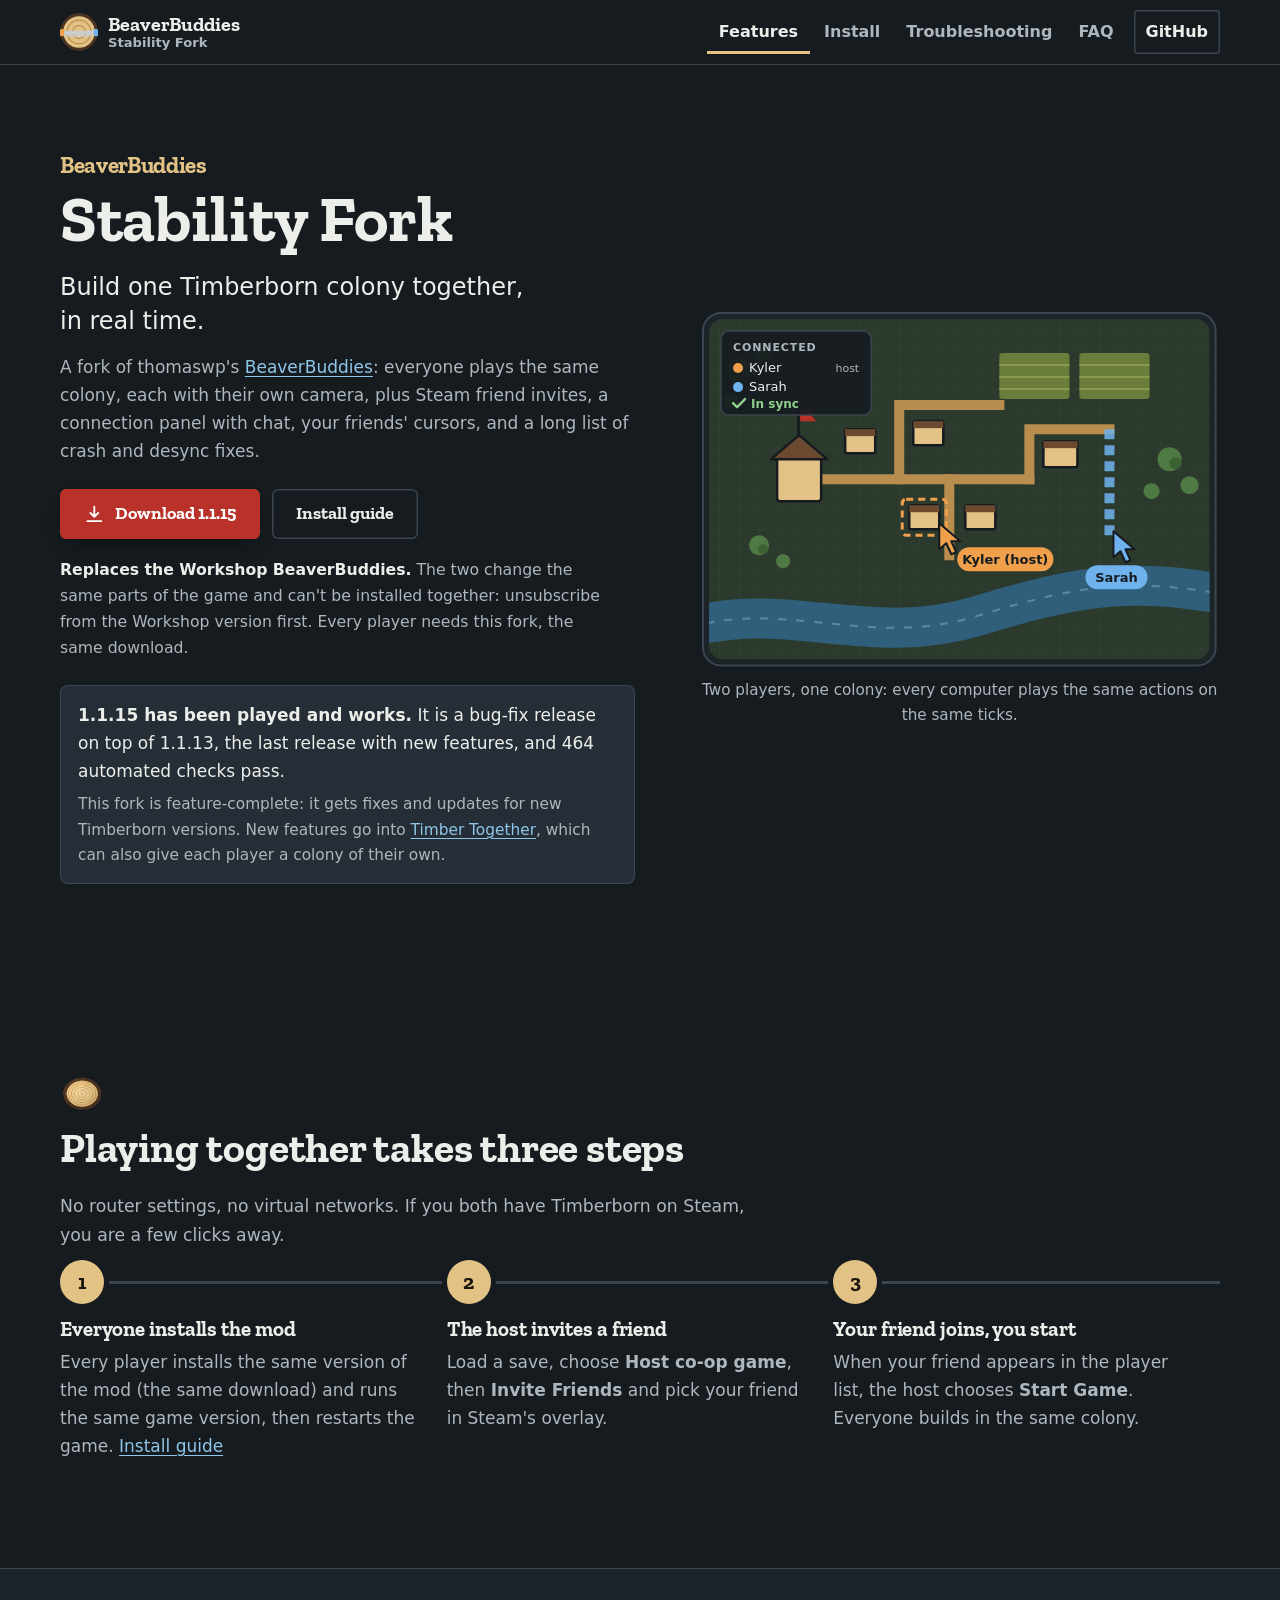
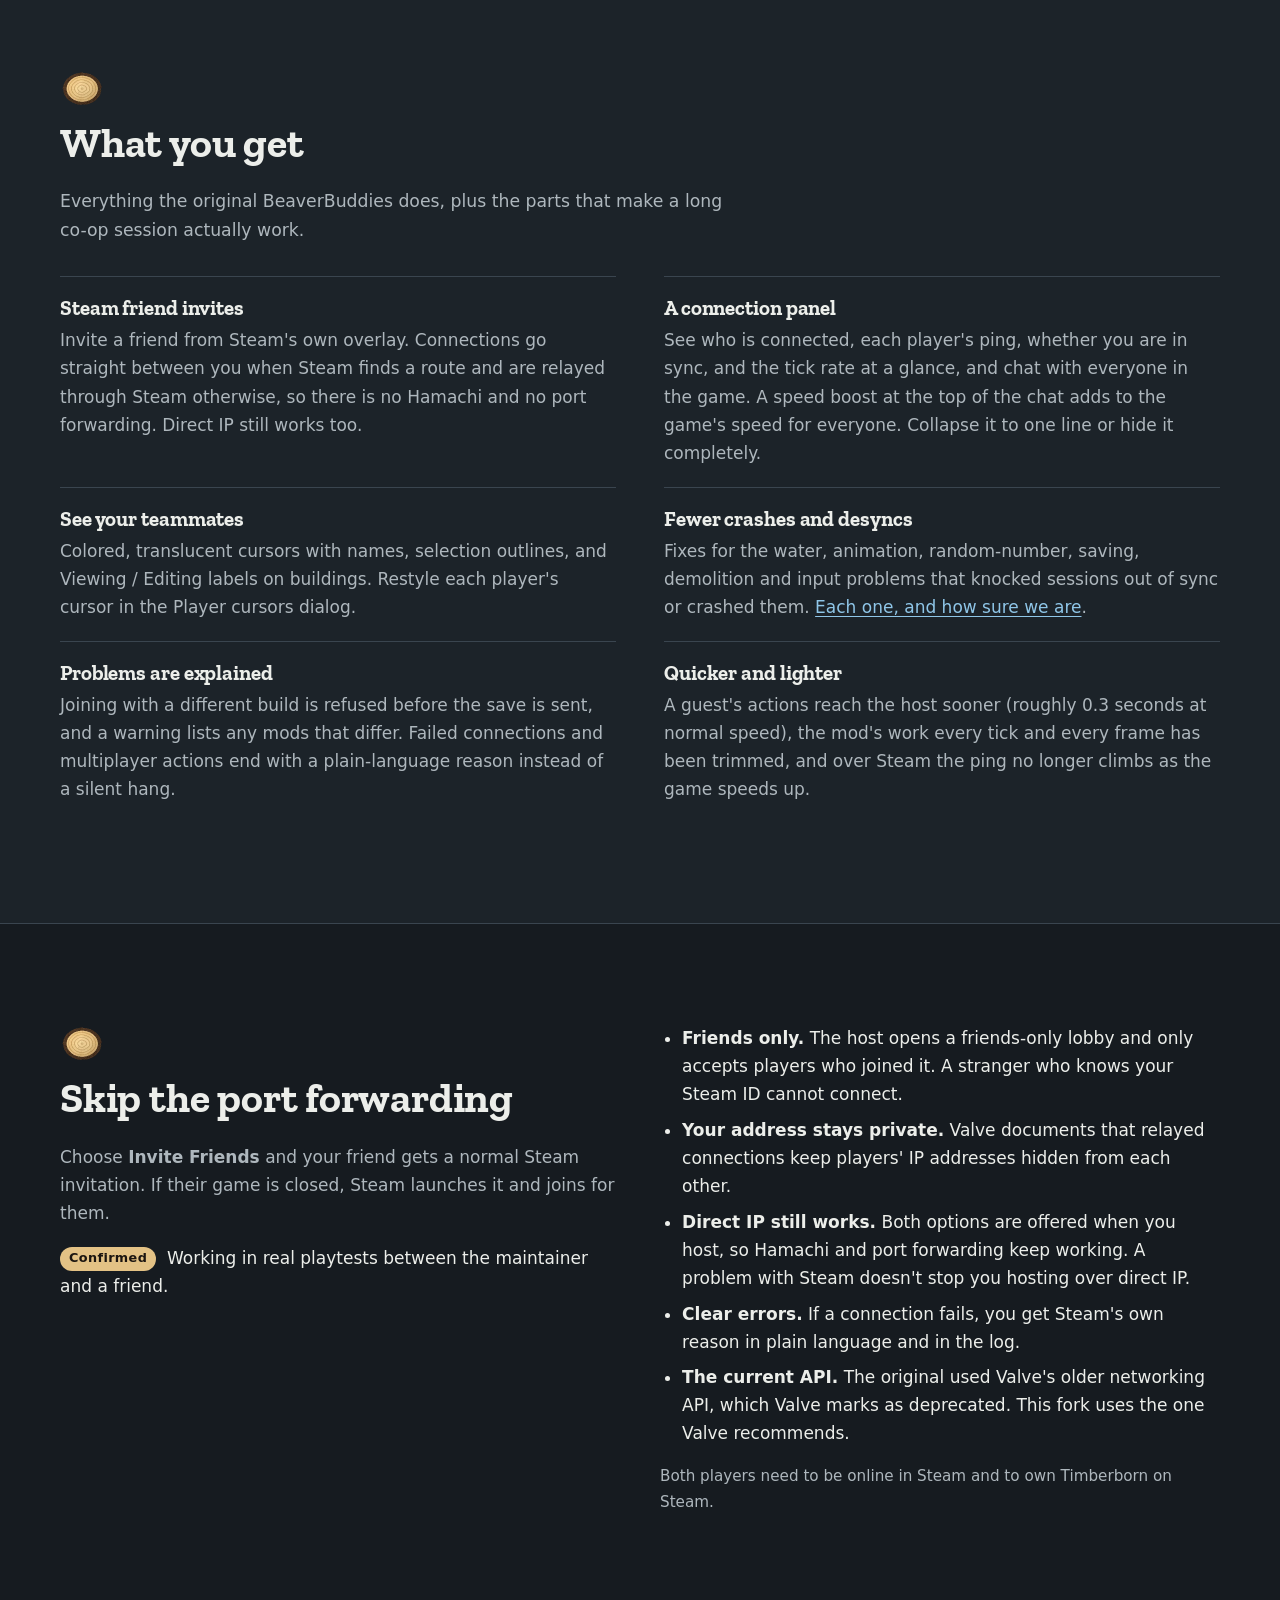
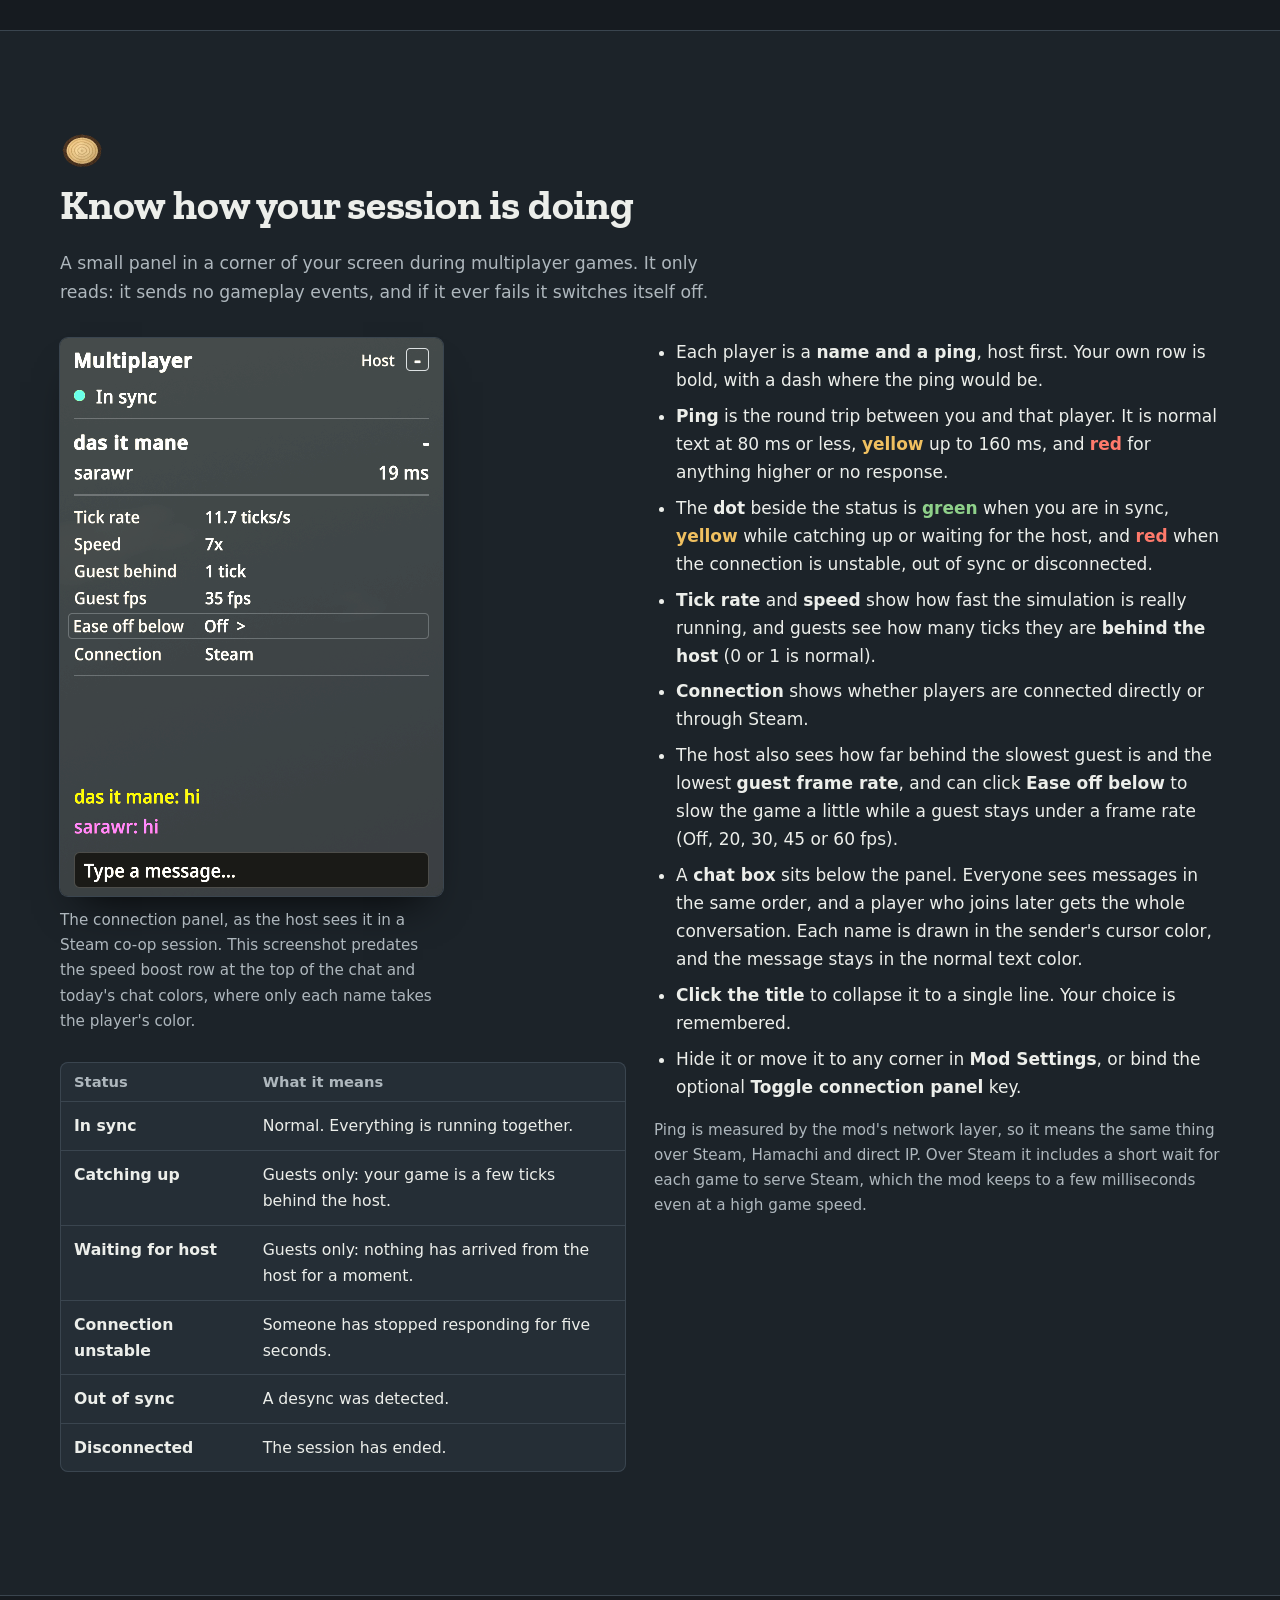
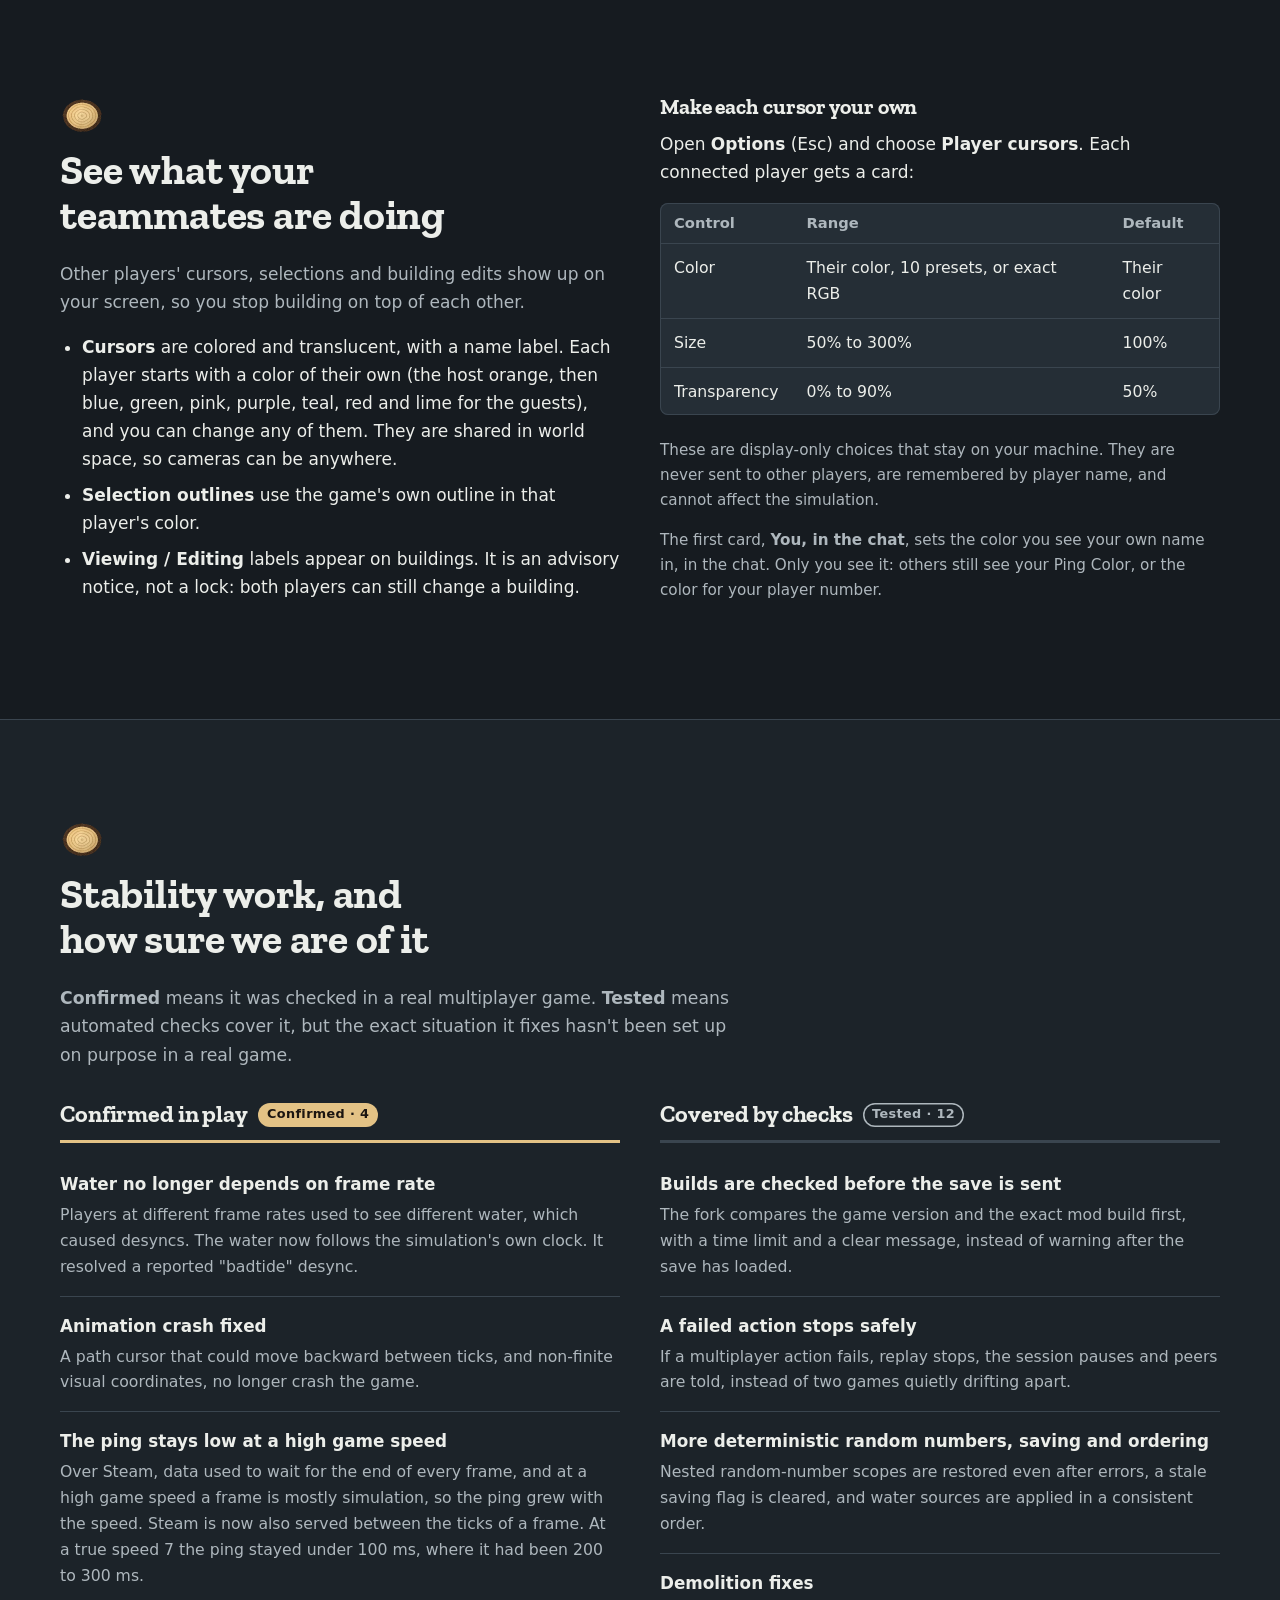
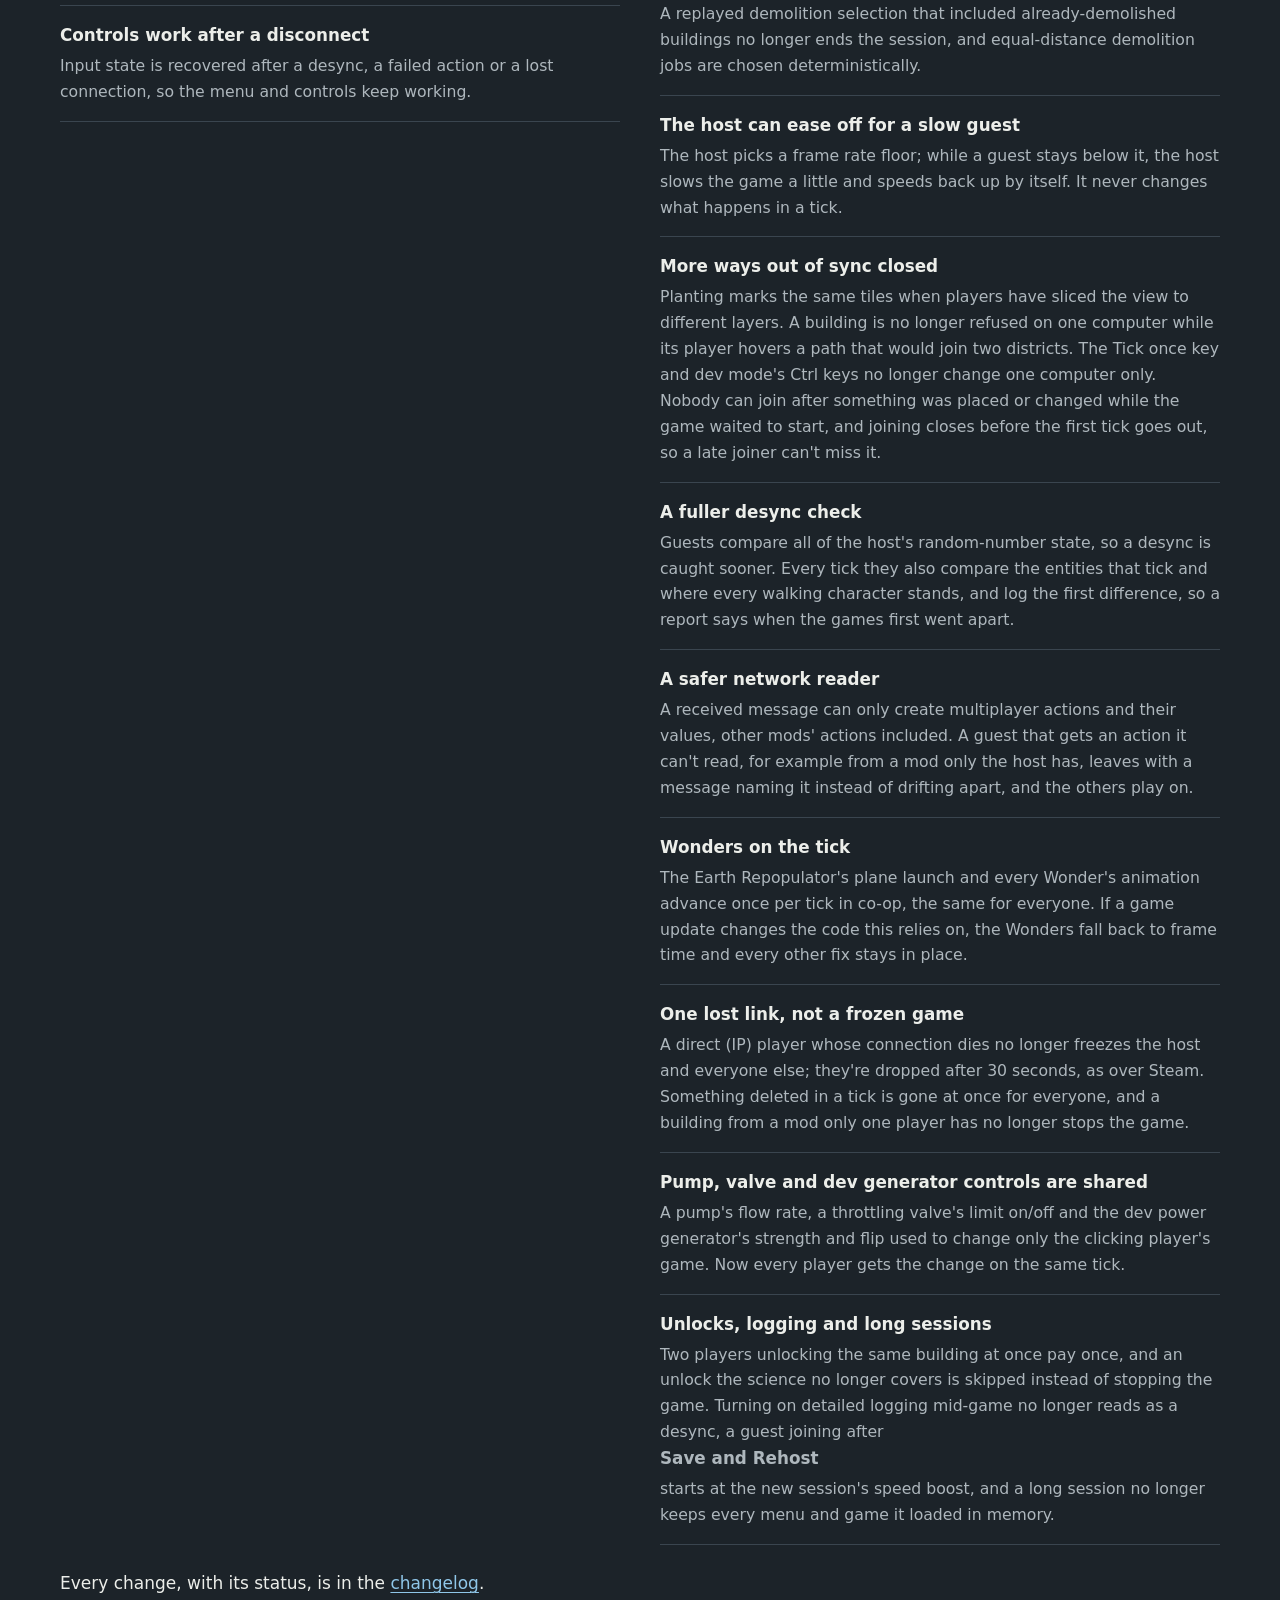
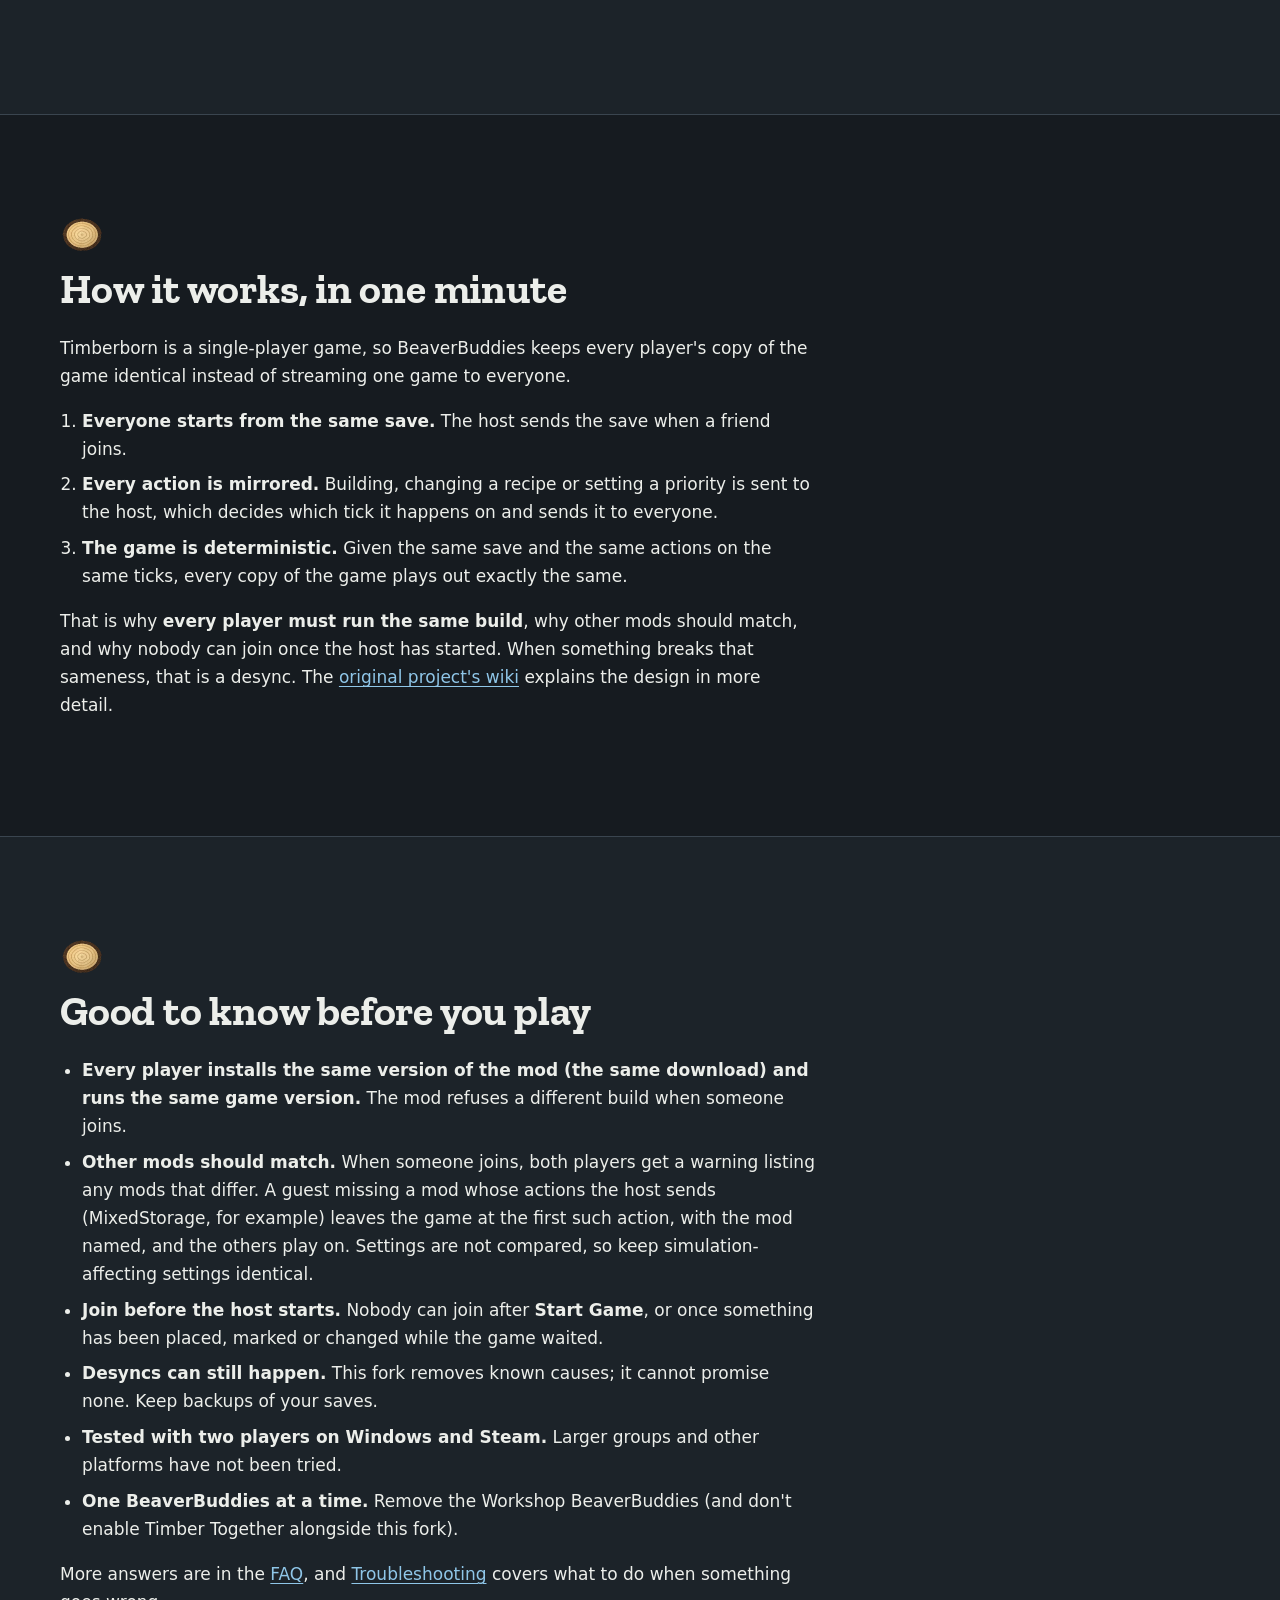
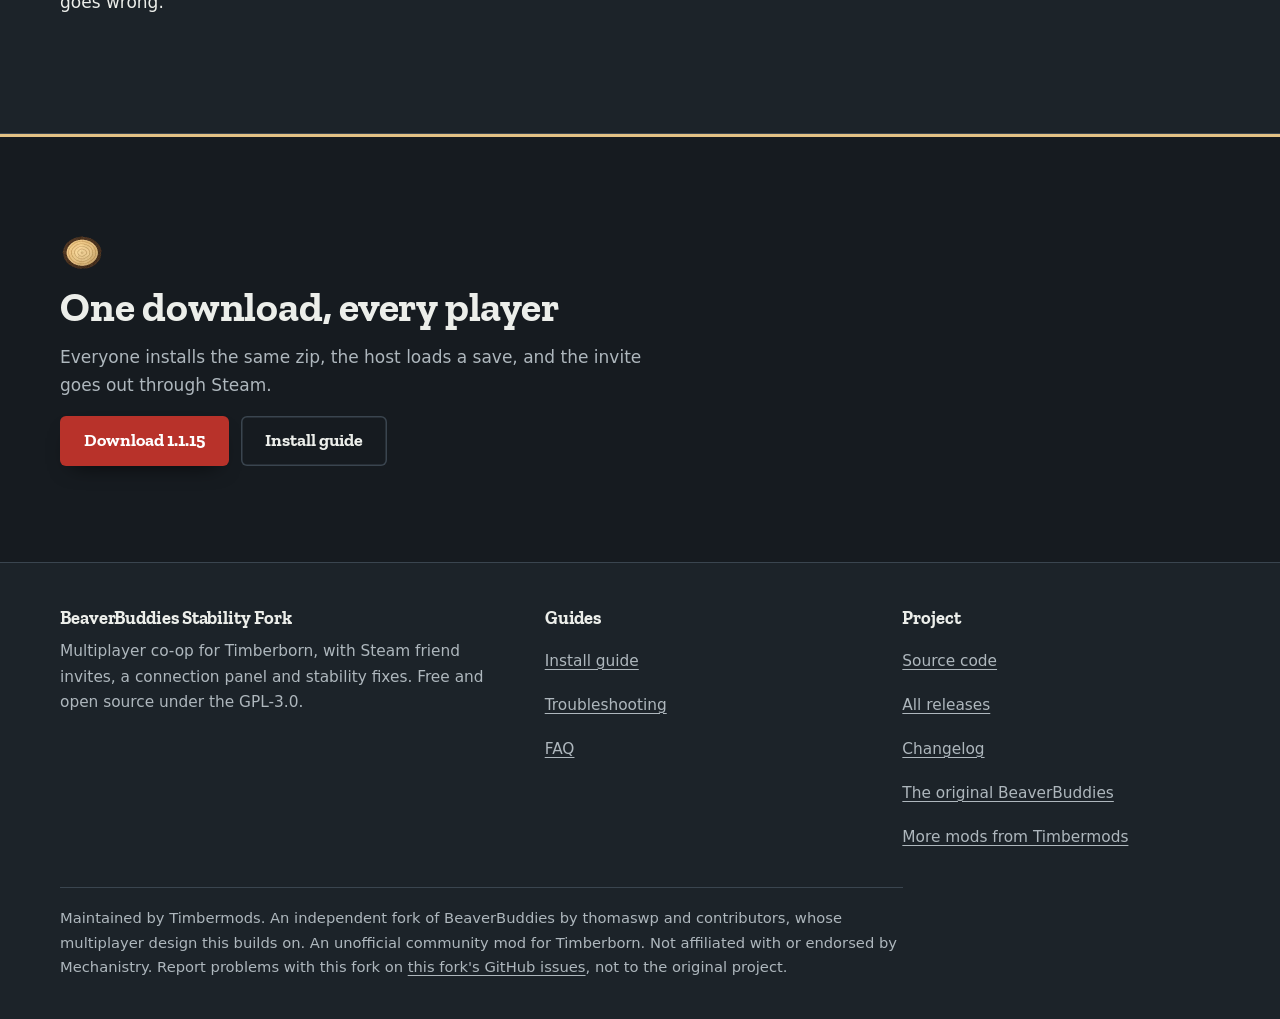
==== commit 7423982f: "Timber Together: the co-op mod's new name, repo and site BeaverBuddies MultiColony is now Timber Tog" ====
--- a/docs/index.html
+++ b/docs/index.html
@@ -51,7 +51,7 @@
       <p class="workshop"><b>Replaces the Workshop BeaverBuddies.</b> The two change the same parts of the game and can't be installed together: unsubscribe from the Workshop version first. Every player needs this fork, the same download.</p>
       <div class="status" data-release-pinned="1.1.15">
         <p><b><span data-release="version">1.1.15</span> has been played and works.</b> It is a bug-fix release on top of 1.1.13, the last release with new features, and 464 automated checks pass.</p>
-        <p>This fork is feature-complete: it gets fixes and updates for new Timberborn versions. New features go into <a href="https://timbermods.github.io/BeaverBuddies-MultiColony/">BeaverBuddies MultiColony</a>, which can also give each player a colony of their own.</p>
+        <p>This fork is feature-complete: it gets fixes and updates for new Timberborn versions. New features go into <a href="https://timbermods.github.io/TimberTogether/">Timber Together</a>, which can also give each player a colony of their own.</p>
       </div>
     </div>
     <figure class="saw-figure">
@@ -302,7 +302,7 @@
       <li><b>Join before the host starts.</b> Nobody can join after <b>Start Game</b>, or once something has been placed, marked or changed while the game waited.</li>
       <li><b>Desyncs can still happen.</b> This fork removes known causes; it cannot promise none. Keep backups of your saves.</li>
       <li><b>Tested with two players on Windows and Steam.</b> Larger groups and other platforms have not been tried.</li>
-      <li><b>One BeaverBuddies at a time.</b> Remove the Workshop BeaverBuddies (and don't enable MultiColony alongside this fork).</li>
+      <li><b>One BeaverBuddies at a time.</b> Remove the Workshop BeaverBuddies (and don't enable Timber Together alongside this fork).</li>
     </ul>
     <p>More answers are in the <a href="faq.html">FAQ</a>, and <a href="troubleshooting.html">Troubleshooting</a> covers what to do when something goes wrong.</p>
   </div>
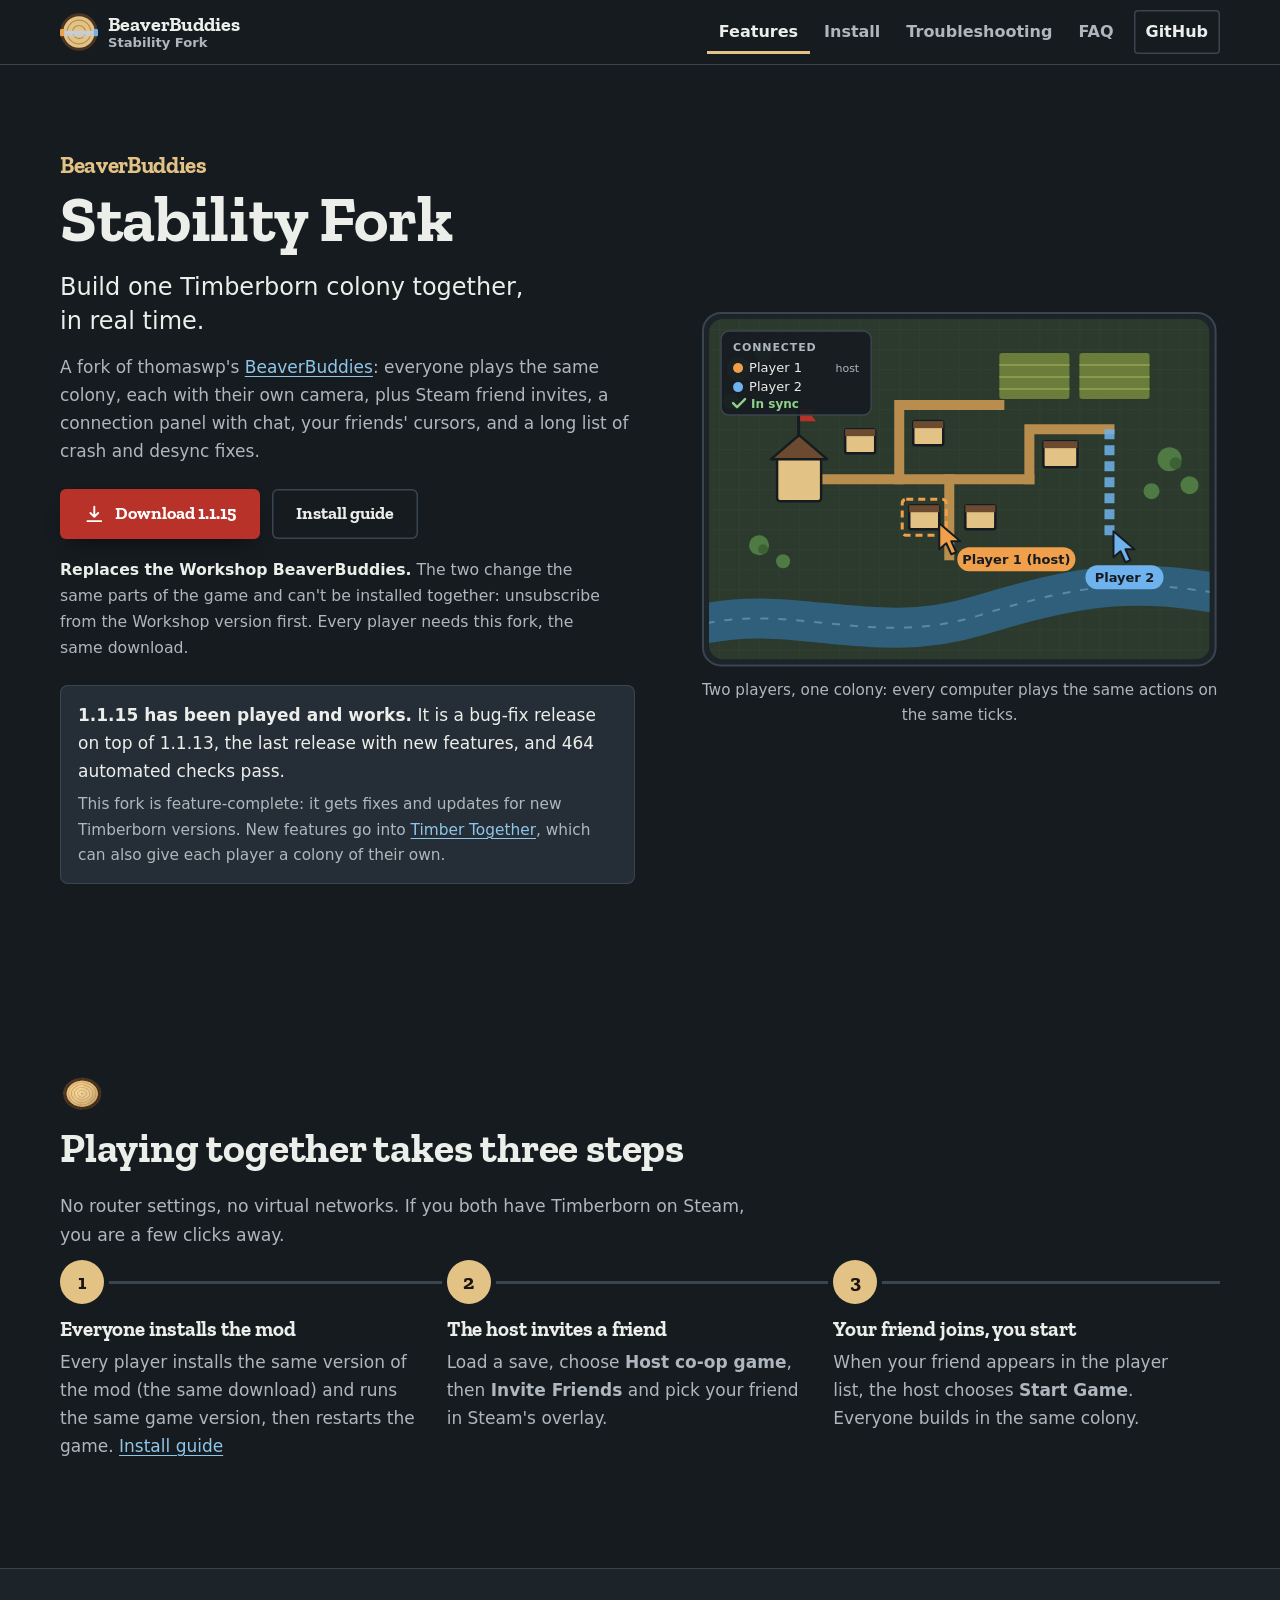
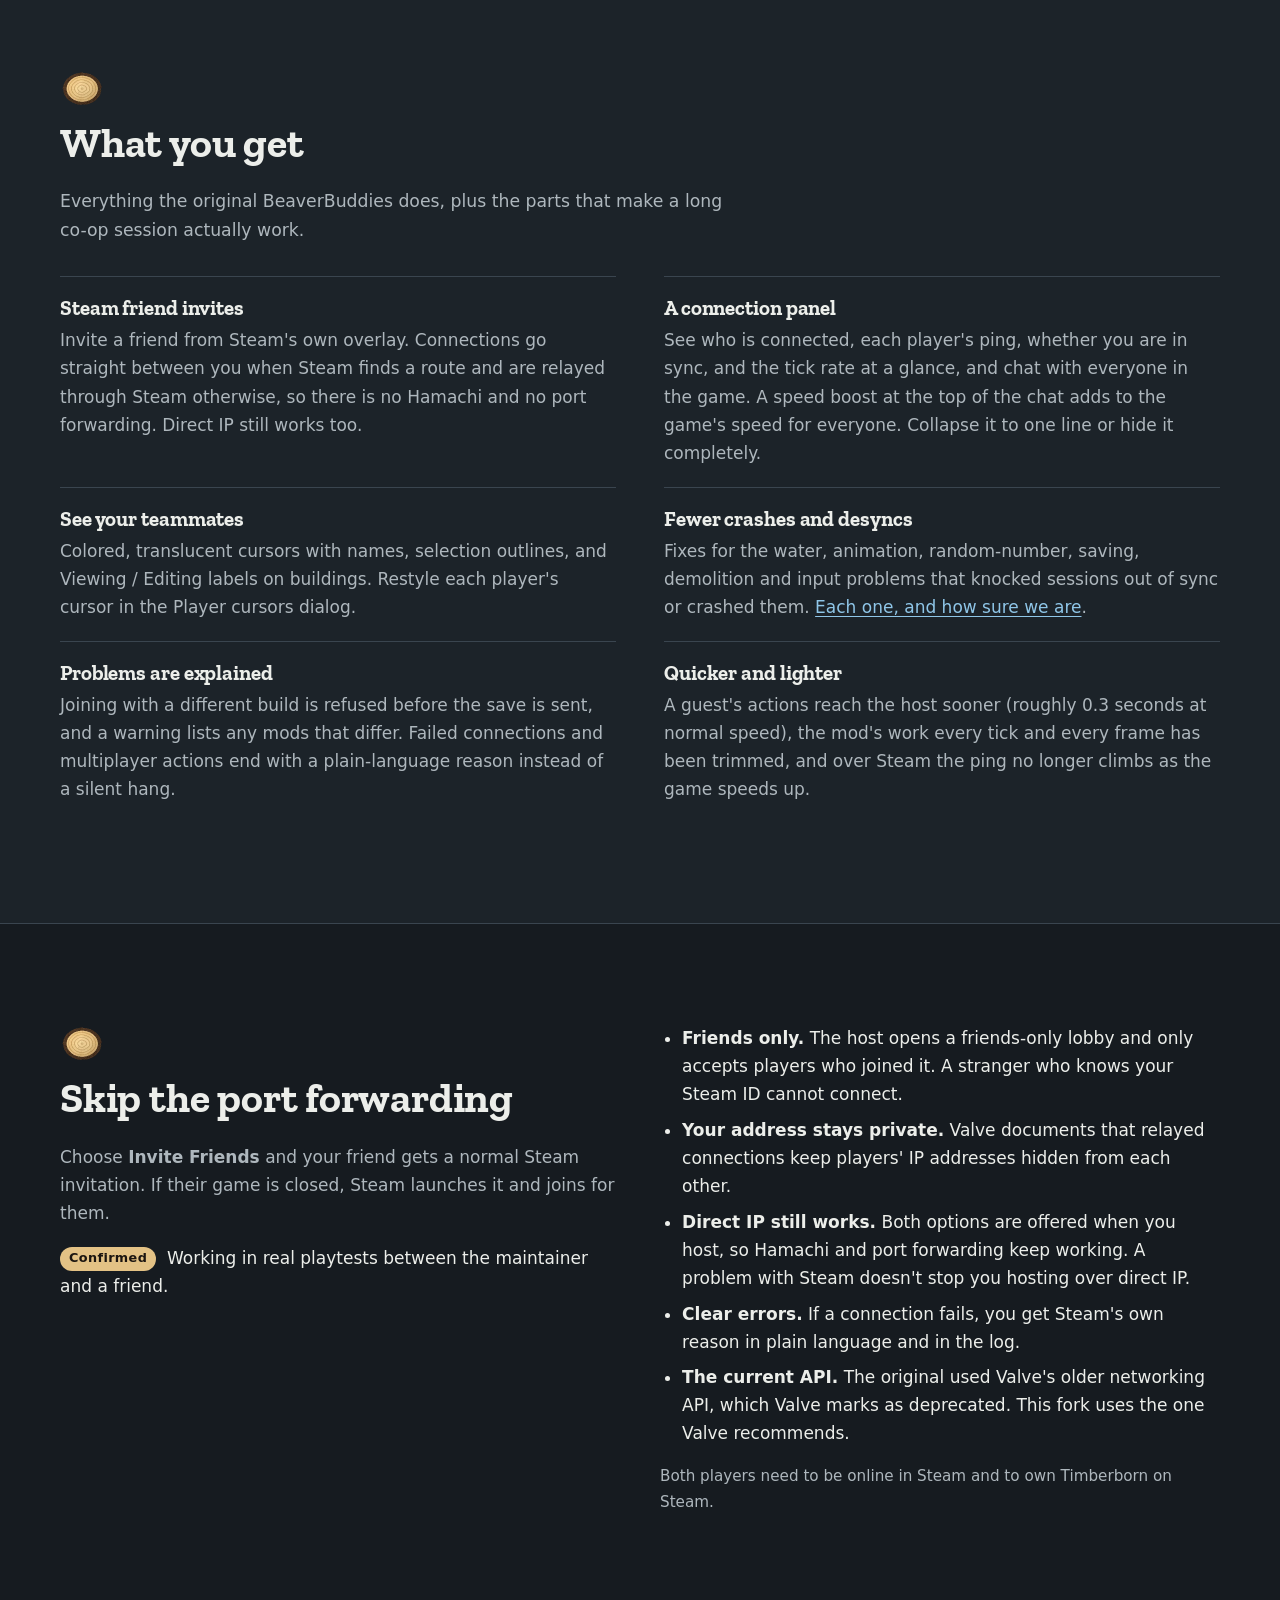
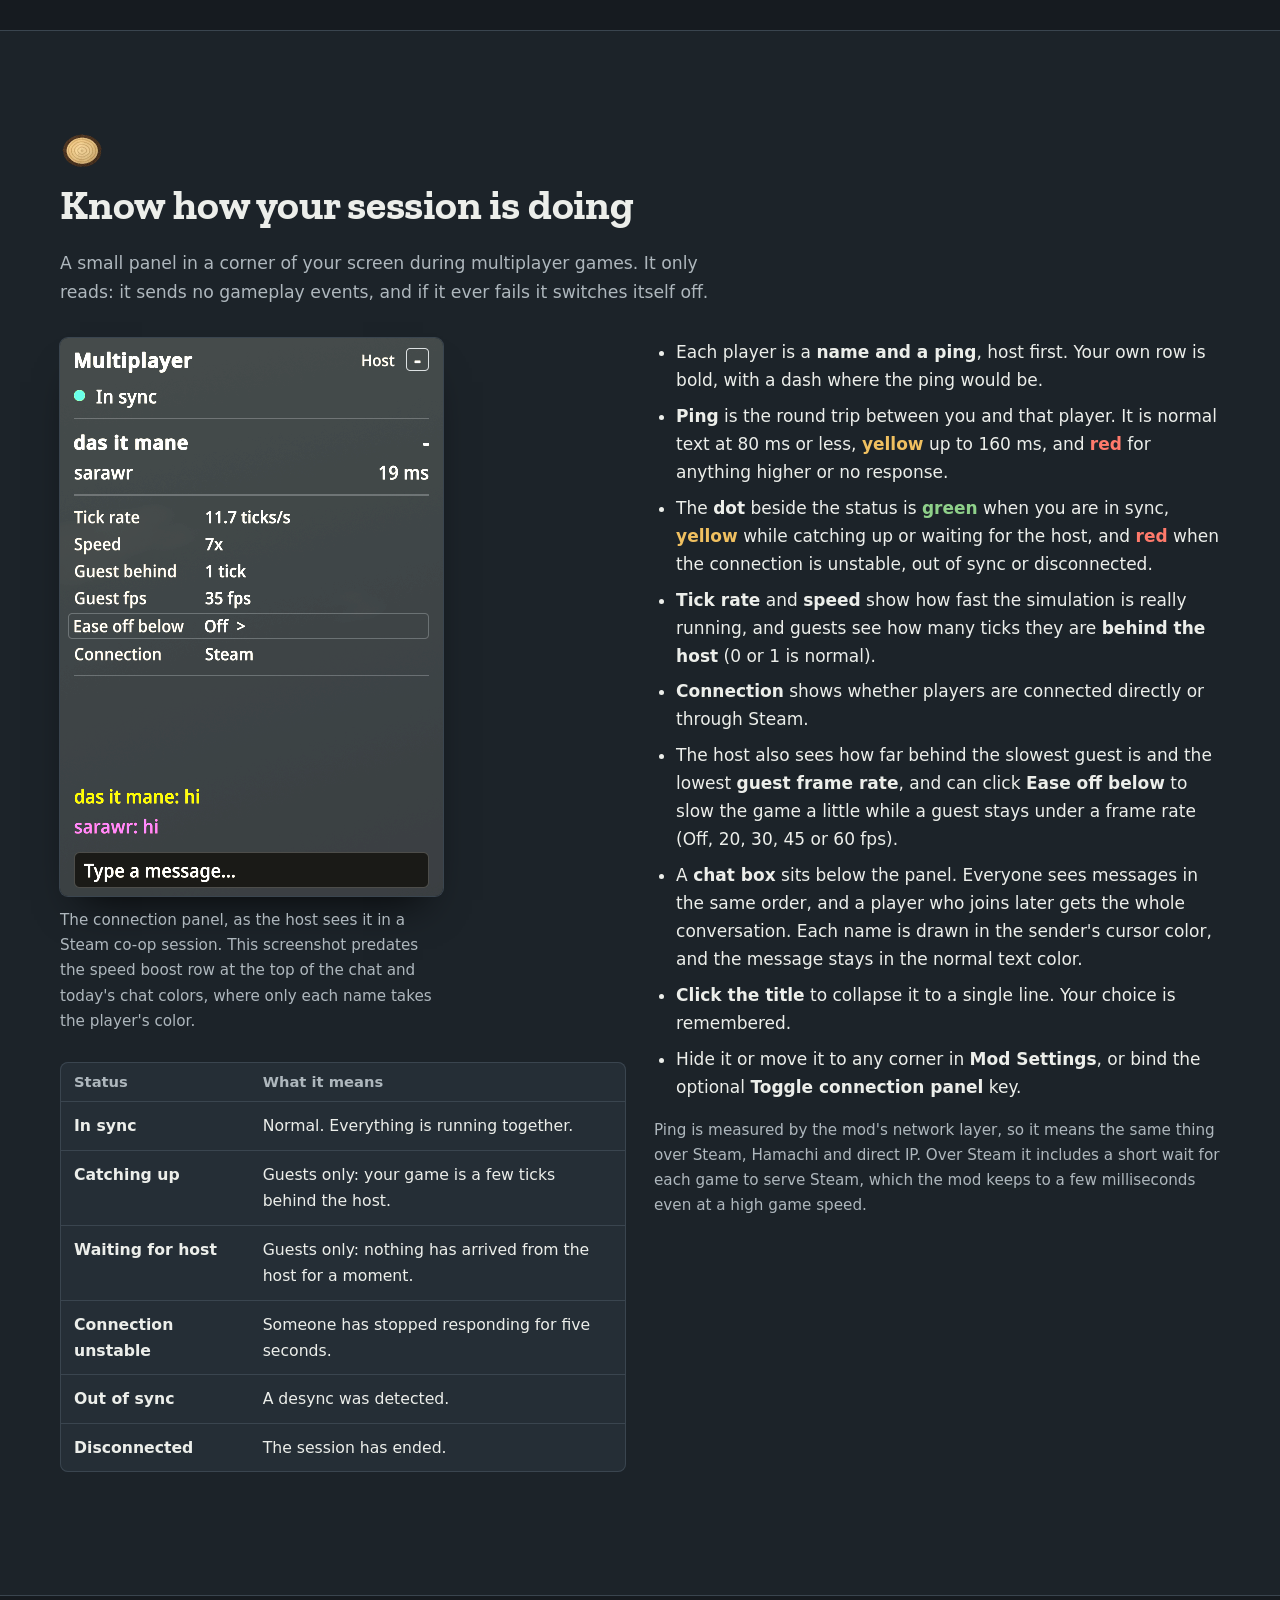
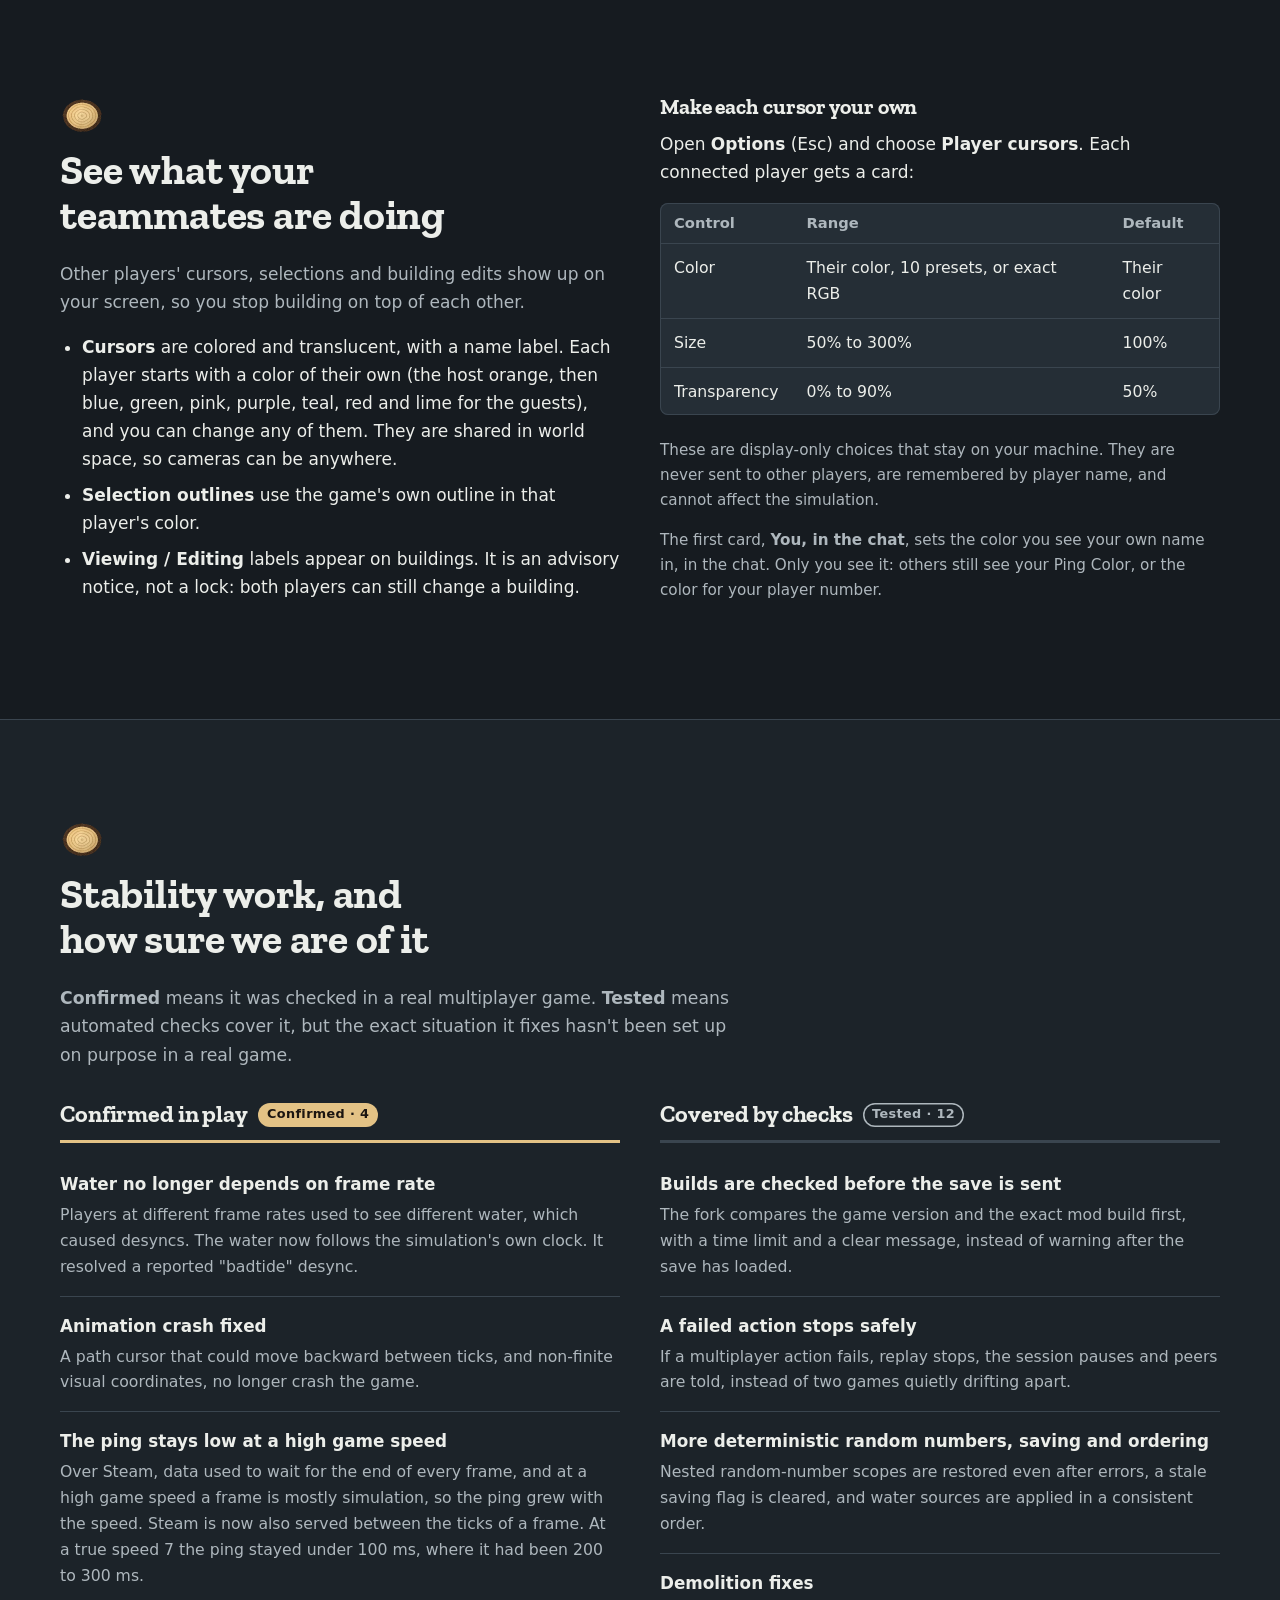
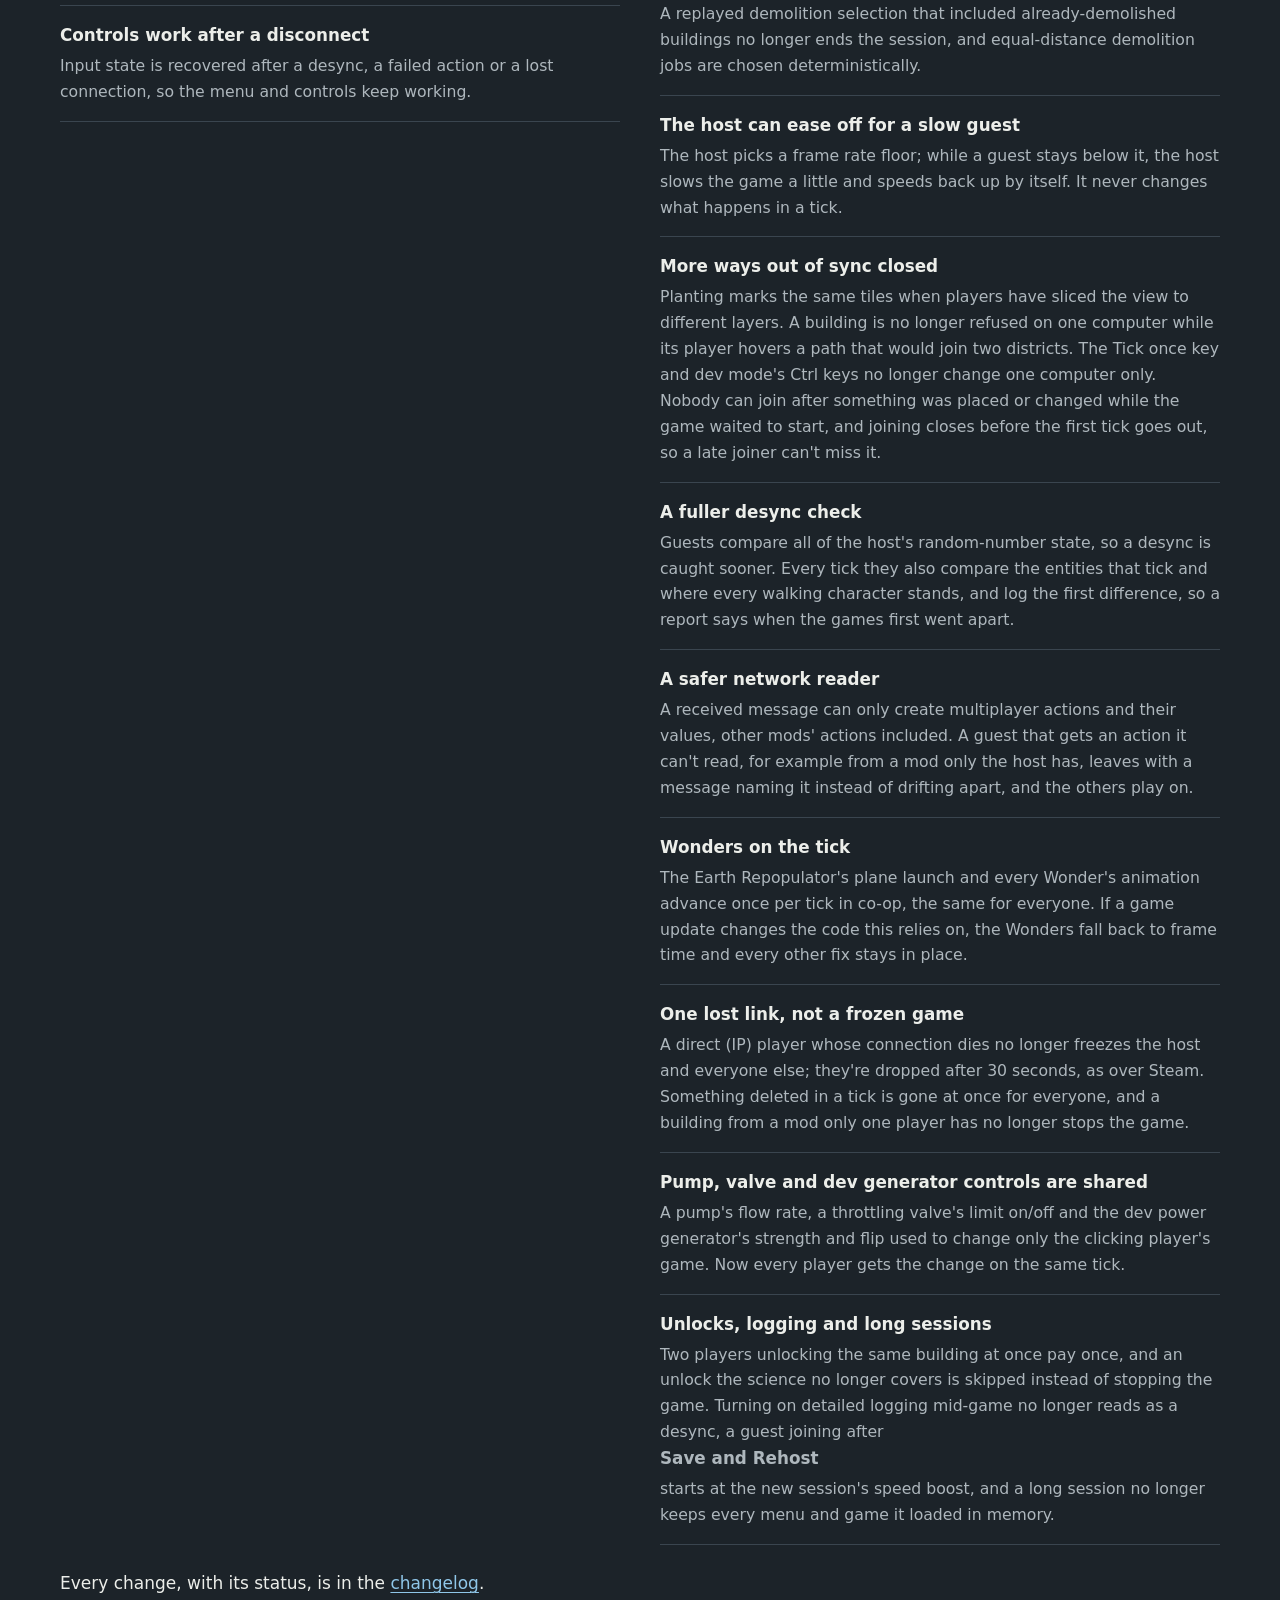
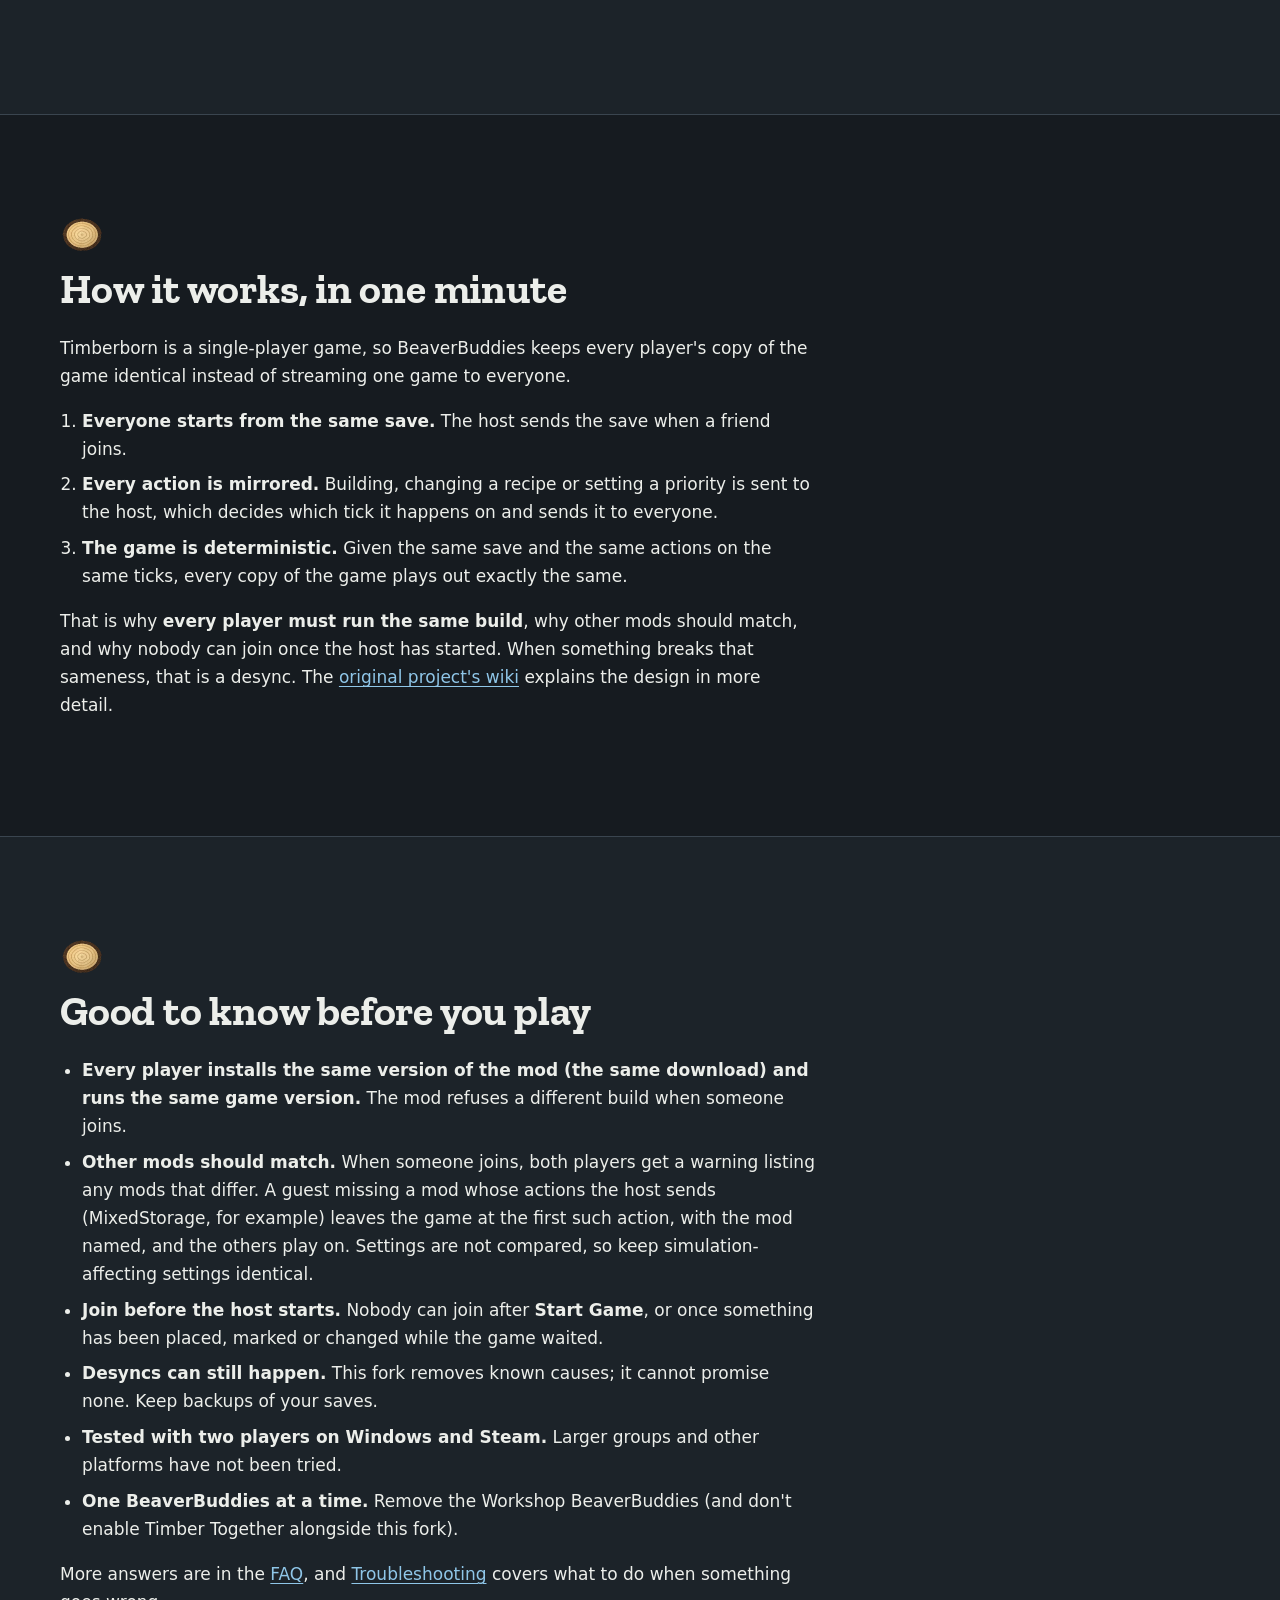
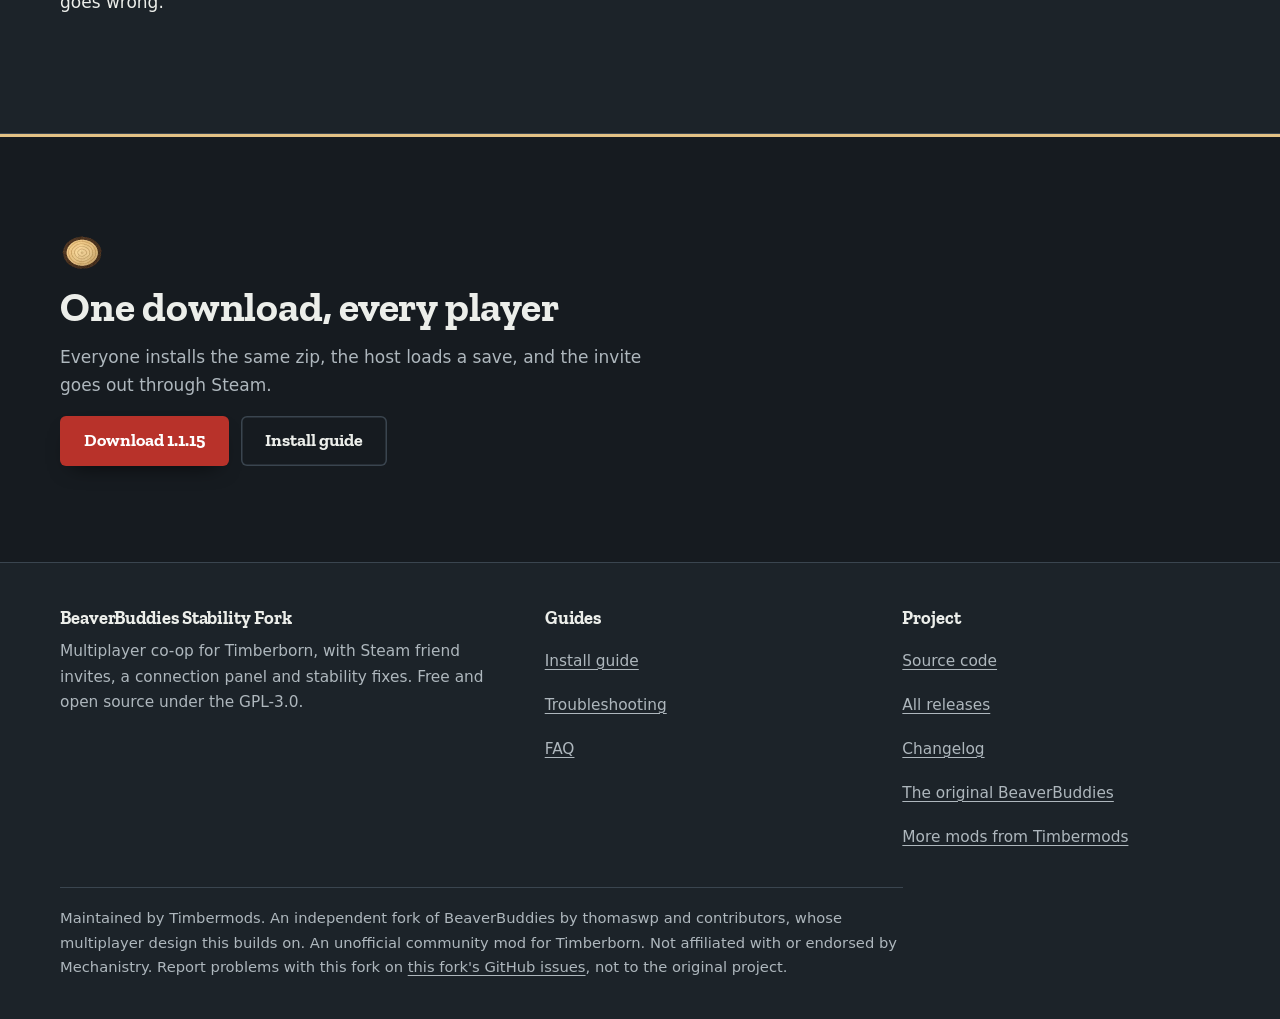
==== commit bcf342e3: "Example players are Player 1 and Player 2 The site's co-op map (cursor pills and connection panel), " ====
--- a/docs/index.html
+++ b/docs/index.html
@@ -86,21 +86,21 @@
           <rect x="203" y="190" width="44" height="36" rx="4" fill="none" stroke="#f0a04b" stroke-width="3" stroke-dasharray="7 5"/>
           <g class="cursor-host">
             <path d="M240 214 l0 26 l7 -6 l5 11 l5 -2 l-5 -11 l9 0 z" fill="#f0a04b" stroke="#161b20" stroke-width="2" stroke-linejoin="round"/>
-            <rect x="258" y="238" width="96" height="24" rx="12" fill="#f0a04b"/><text x="306" y="255" text-anchor="middle" font-family="system-ui, Segoe UI, sans-serif" font-weight="700" font-size="13" fill="#161b20">Kyler (host)</text>
+            <rect x="258" y="238" width="118" height="24" rx="12" fill="#f0a04b"/><text x="317" y="255" text-anchor="middle" font-family="system-ui, Segoe UI, sans-serif" font-weight="700" font-size="13" fill="#161b20">Player 1 (host)</text>
           </g>
           <!-- a friend lays a new path -->
           <path d="M410 120 V226" fill="none" stroke="#6fb3ee" stroke-width="10" stroke-dasharray="10 6" opacity=".85"/>
           <g class="cursor-guest">
             <path d="M414 222 l0 26 l7 -6 l5 11 l5 -2 l-5 -11 l9 0 z" fill="#6fb3ee" stroke="#161b20" stroke-width="2" stroke-linejoin="round"/>
-            <rect x="386" y="256" width="62" height="24" rx="12" fill="#6fb3ee"/><text x="417" y="273" text-anchor="middle" font-family="system-ui, Segoe UI, sans-serif" font-weight="700" font-size="13" fill="#161b20">Sarah</text>
+            <rect x="386" y="256" width="78" height="24" rx="12" fill="#6fb3ee"/><text x="425" y="273" text-anchor="middle" font-family="system-ui, Segoe UI, sans-serif" font-weight="700" font-size="13" fill="#161b20">Player 2</text>
           </g>
         </g>
         <!-- a connection panel -->
         <g font-family="system-ui, Segoe UI, sans-serif">
           <rect x="22" y="22" width="150" height="84" rx="8" fill="#161b20" fill-opacity=".92" stroke="#3a454f" stroke-width="1.5"/>
           <text x="34" y="42" font-size="11" font-weight="700" fill="#aeb7bd" letter-spacing=".08em">CONNECTED</text>
-          <circle cx="39" cy="59" r="5" fill="#f0a04b"/><text x="50" y="63" font-size="13" fill="#eceeea">Kyler</text><text x="160" y="63" text-anchor="end" font-size="11" fill="#aeb7bd">host</text>
-          <circle cx="39" cy="78" r="5" fill="#6fb3ee"/><text x="50" y="82" font-size="13" fill="#eceeea">Sarah</text>
+          <circle cx="39" cy="59" r="5" fill="#f0a04b"/><text x="50" y="63" font-size="13" fill="#eceeea">Player 1</text><text x="160" y="63" text-anchor="end" font-size="11" fill="#aeb7bd">host</text>
+          <circle cx="39" cy="78" r="5" fill="#6fb3ee"/><text x="50" y="82" font-size="13" fill="#eceeea">Player 2</text>
           <path d="M34 94 l4 4 l8 -8" fill="none" stroke="#8fd08a" stroke-width="2.4" stroke-linecap="round" stroke-linejoin="round"/><text x="52" y="99" font-size="12" font-weight="700" fill="#8fd08a">In sync</text>
         </g>
       </svg>
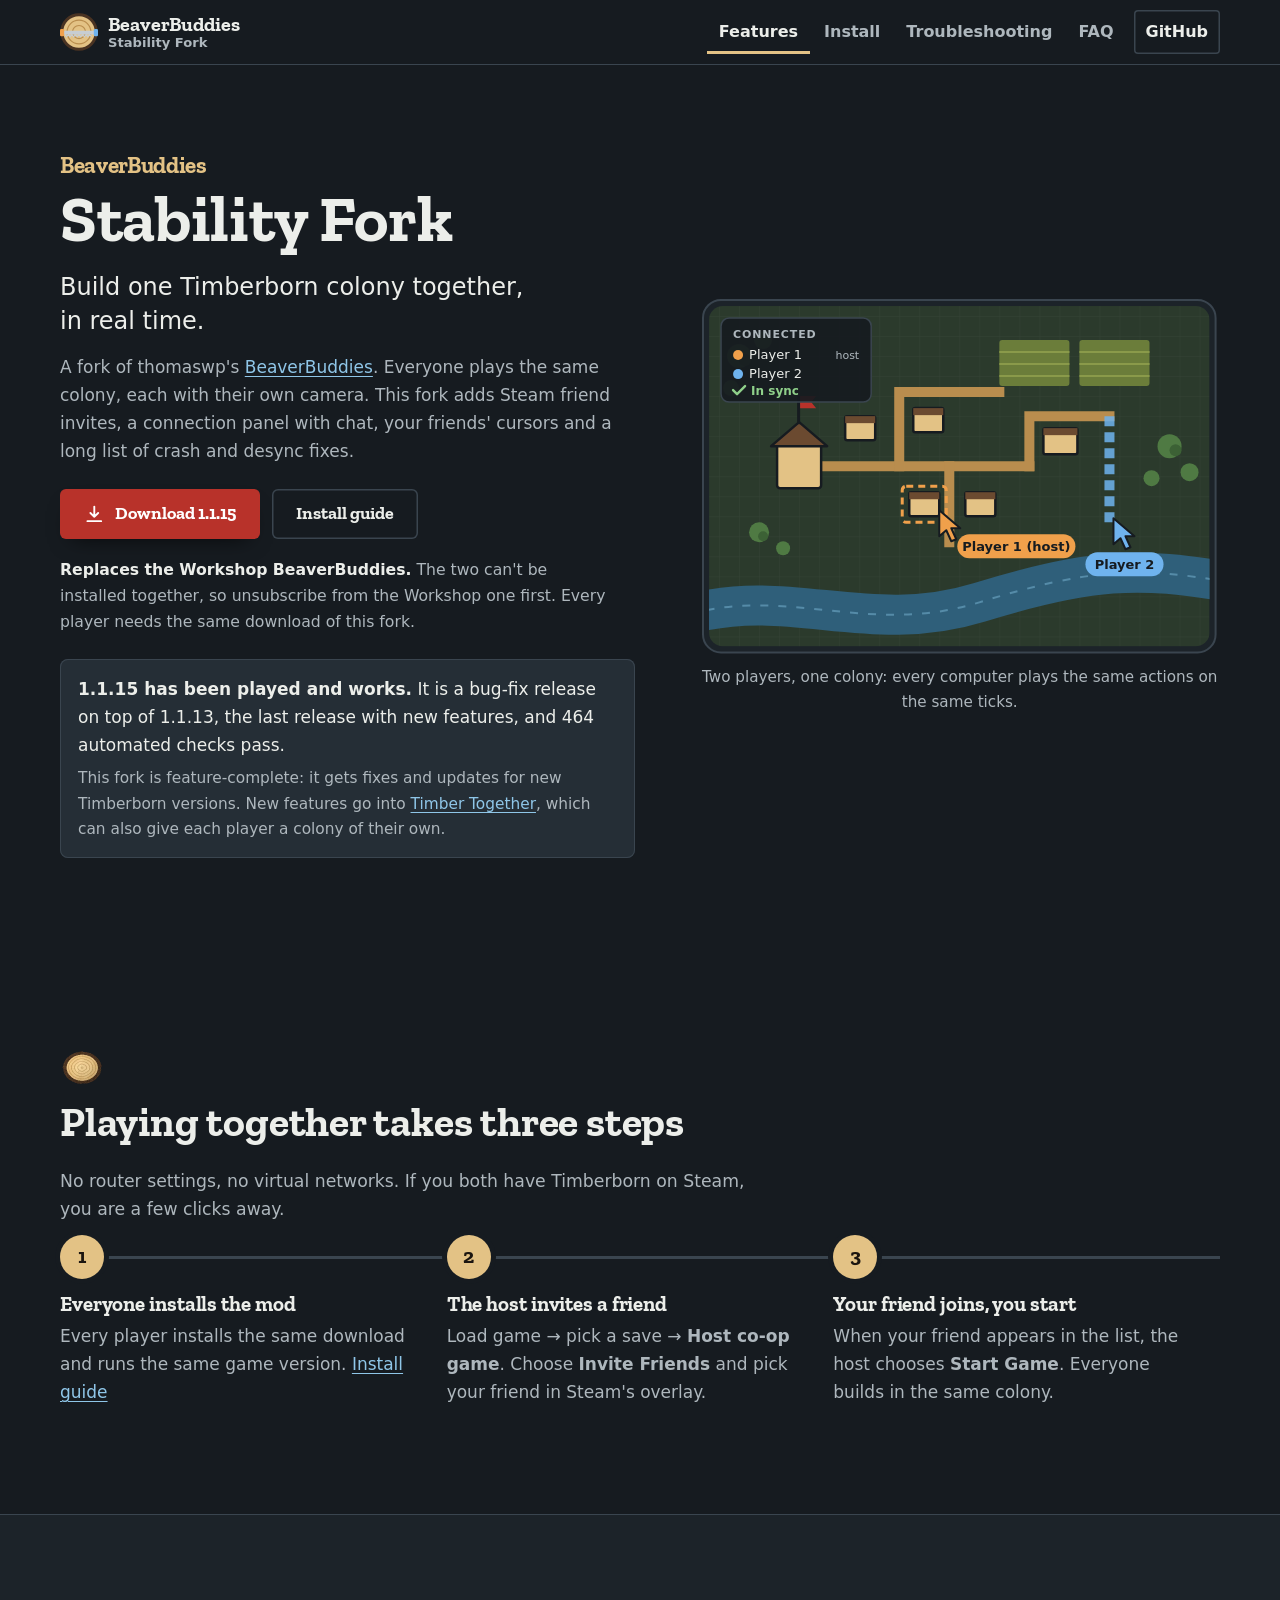
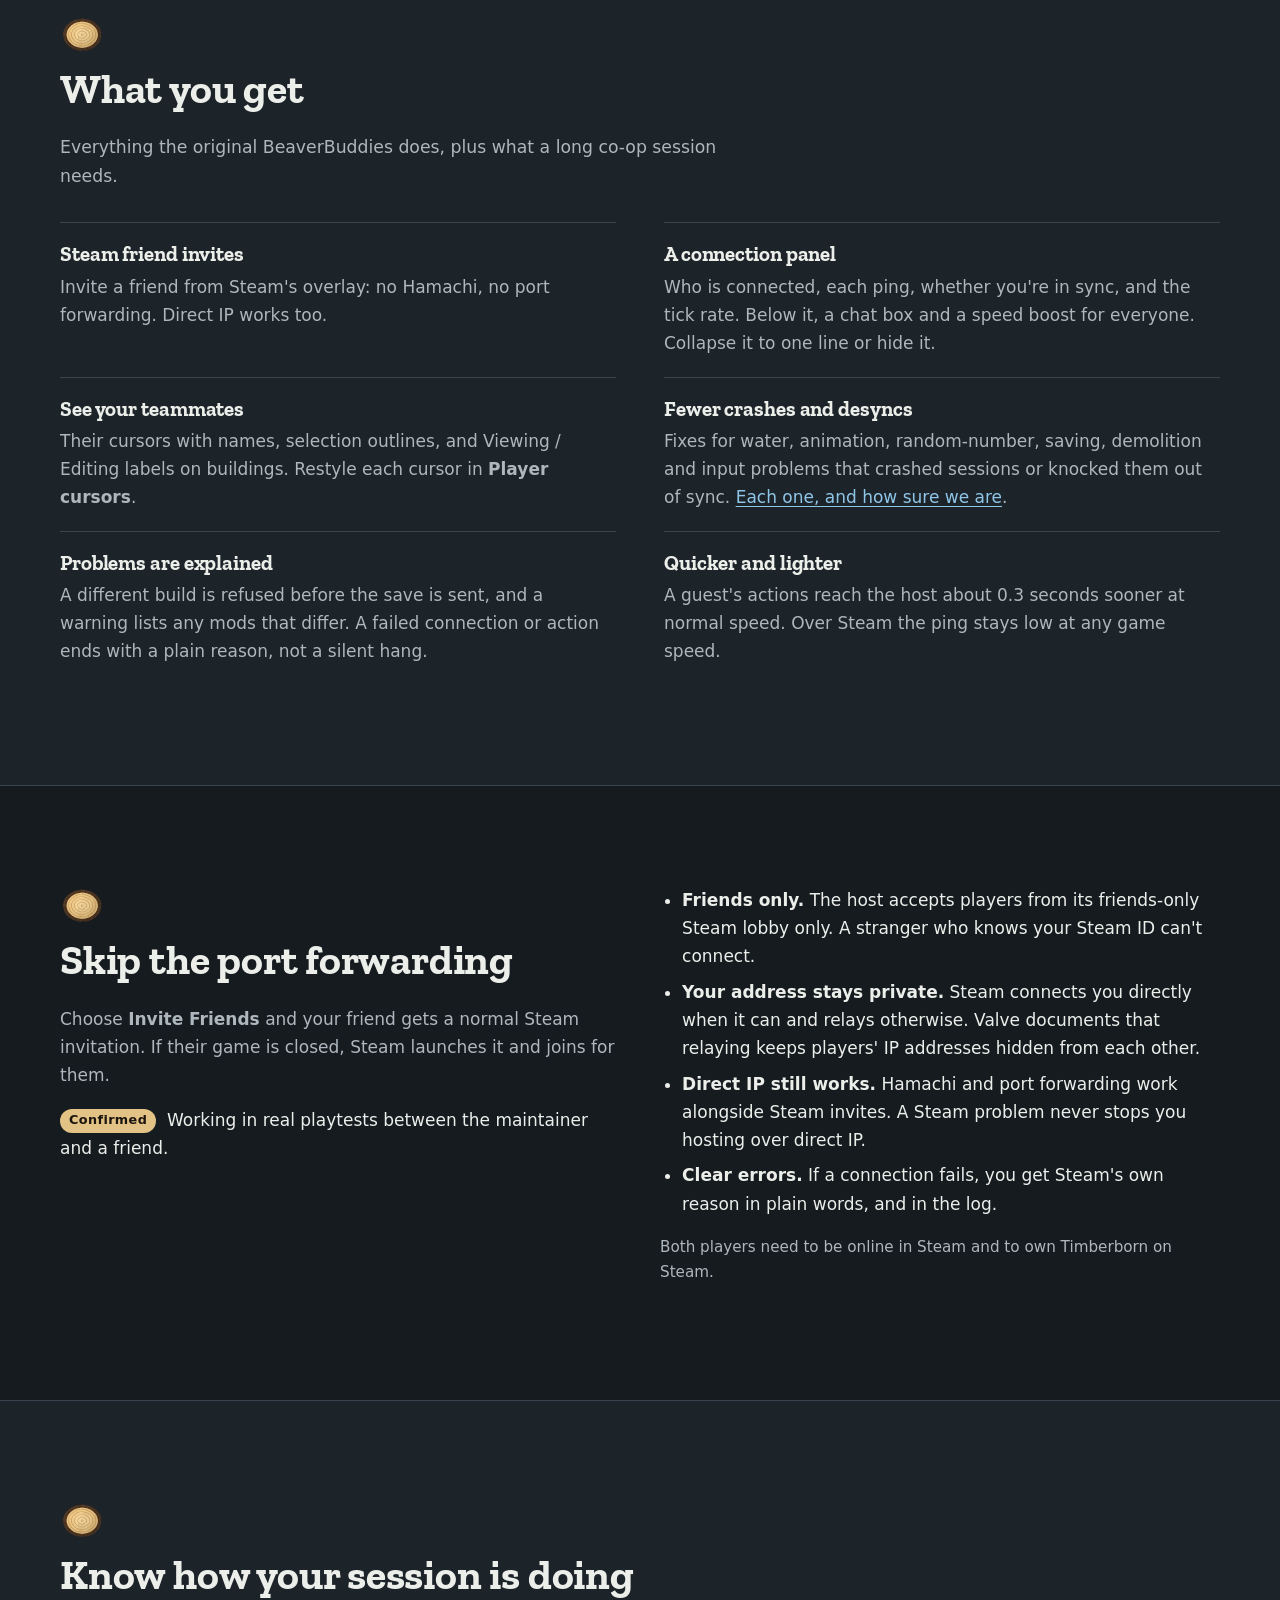
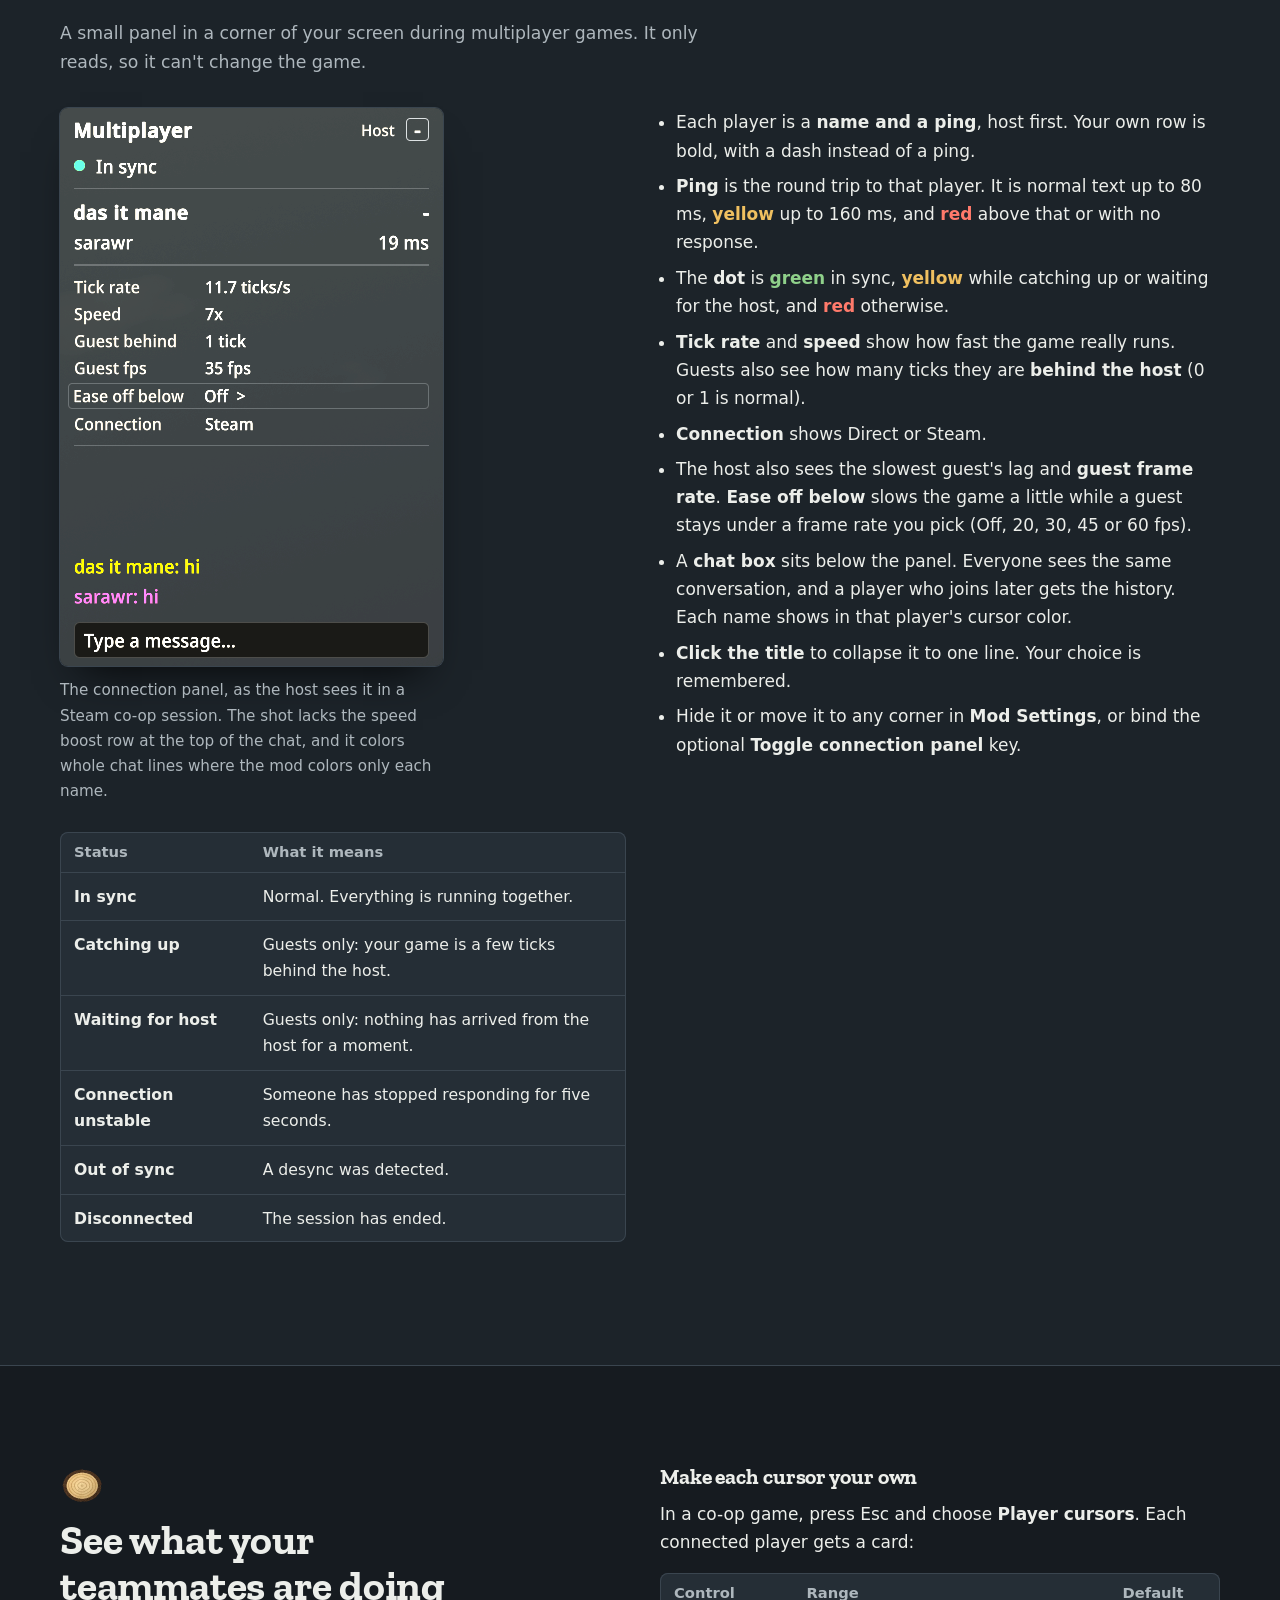
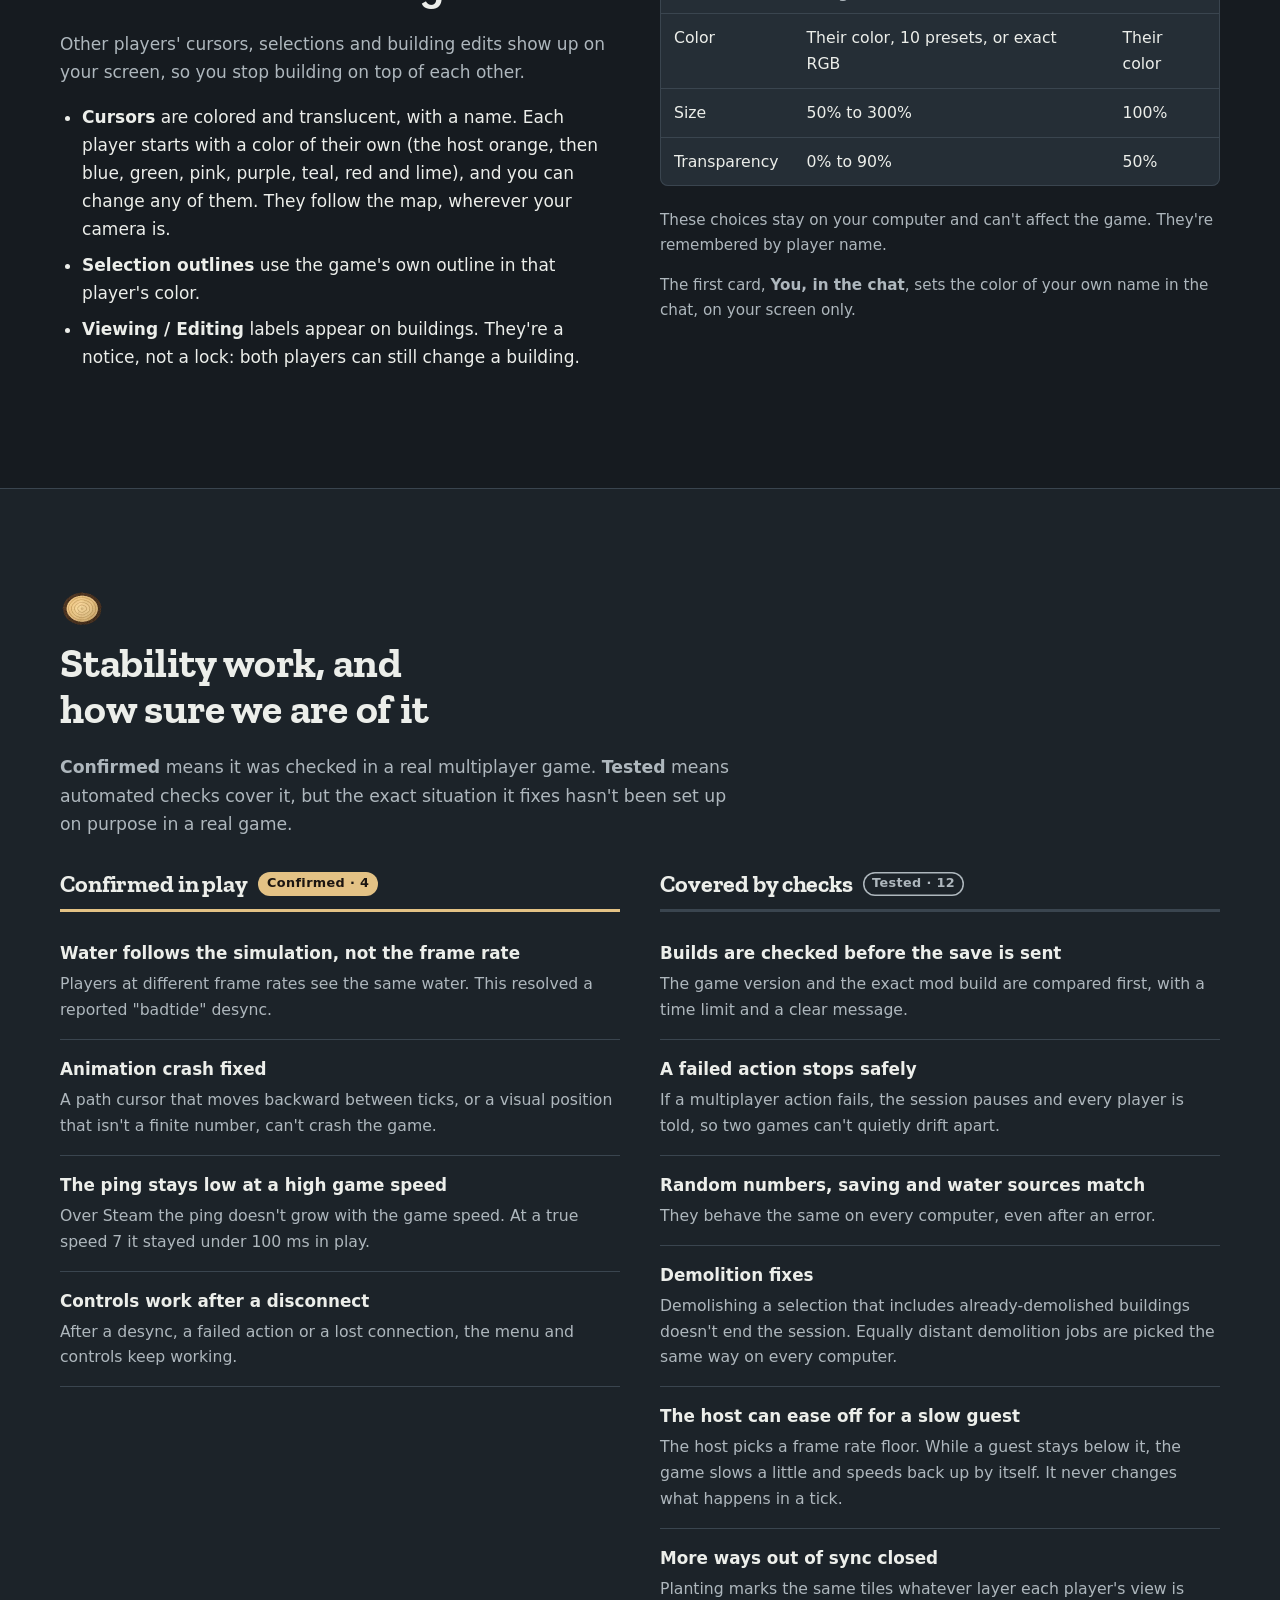
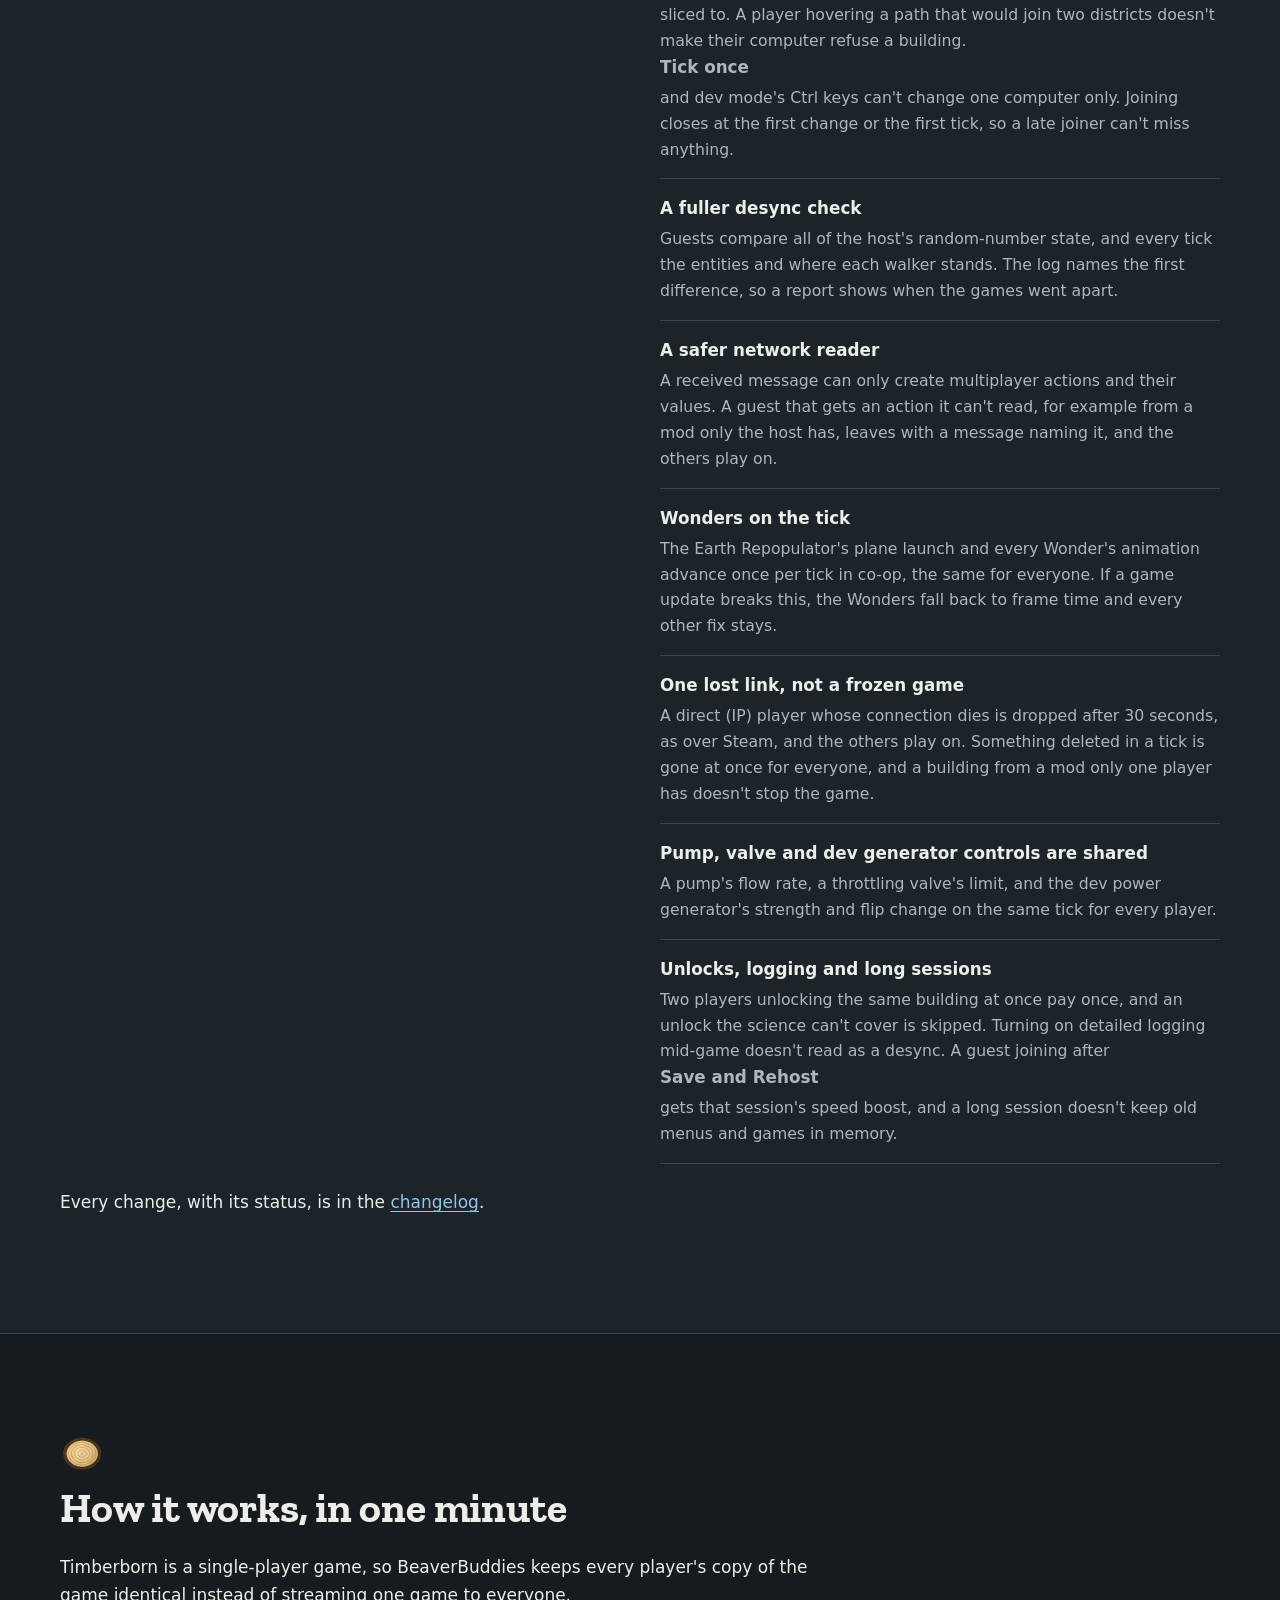
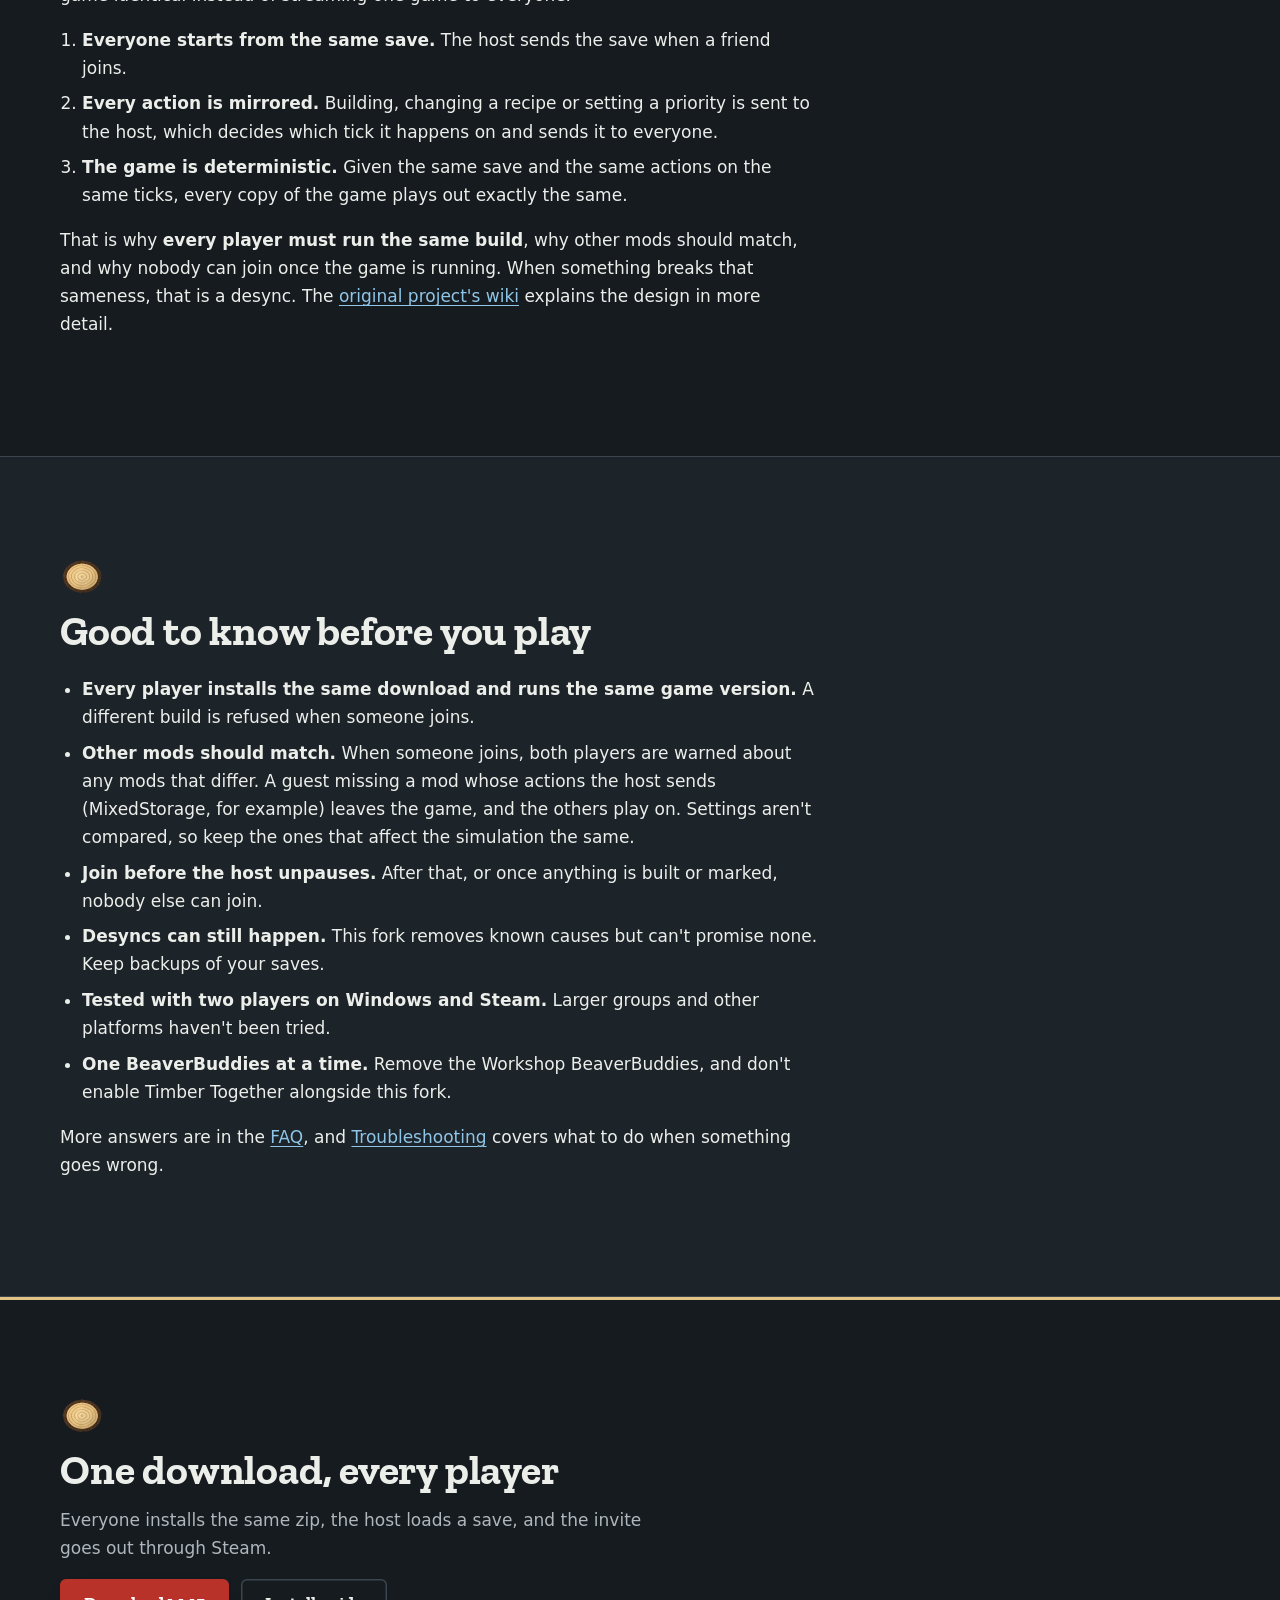
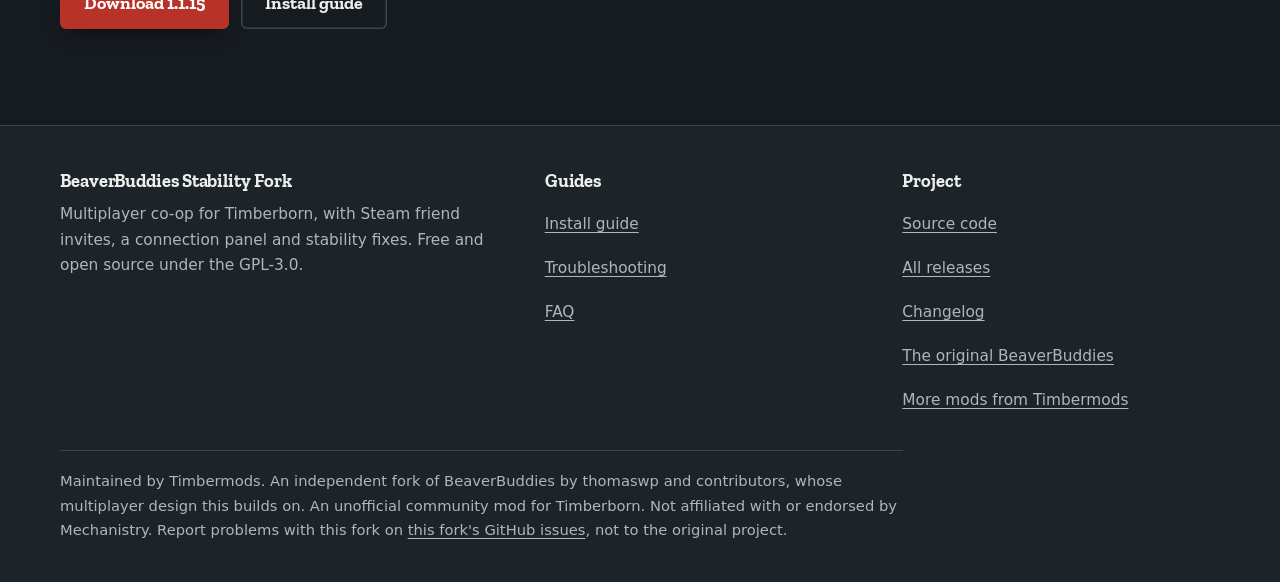
==== commit c9efcc8e: "Docs and site: short, plain player text; developer detail moves to DEVELOPING.md The README, the web" ====
--- a/docs/index.html
+++ b/docs/index.html
@@ -40,7 +40,7 @@
     <div>
       <h1><small>BeaverBuddies</small>Stability Fork</h1>
       <p class="pitch">Build one Timberborn colony together, in real time.</p>
-      <p class="lede">A fork of thomaswp's <a href="https://github.com/thomaswp/BeaverBuddies">BeaverBuddies</a>: everyone plays the same colony, each with their own camera, plus Steam friend invites, a connection panel with chat, your friends' cursors, and a long list of crash and desync fixes.</p>
+      <p class="lede">A fork of thomaswp's <a href="https://github.com/thomaswp/BeaverBuddies">BeaverBuddies</a>. Everyone plays the same colony, each with their own camera. This fork adds Steam friend invites, a connection panel with chat, your friends' cursors and a long list of crash and desync fixes.</p>
       <div class="btn-row">
         <a class="btn btn-primary" data-release-href="download" href="https://github.com/timbermods/BeaverBuddies-Stability-Fork/releases/latest">
           <svg viewBox="0 0 24 24" fill="none" stroke="currentColor" stroke-width="2.2" stroke-linecap="round" stroke-linejoin="round" aria-hidden="true"><path d="M12 3v12m0 0l-4.5-4.5M12 15l4.5-4.5M4 20h16"/></svg>
@@ -48,7 +48,7 @@
         </a>
         <a class="btn btn-secondary" href="install.html">Install guide</a>
       </div>
-      <p class="workshop"><b>Replaces the Workshop BeaverBuddies.</b> The two change the same parts of the game and can't be installed together: unsubscribe from the Workshop version first. Every player needs this fork, the same download.</p>
+      <p class="workshop"><b>Replaces the Workshop BeaverBuddies.</b> The two can't be installed together, so unsubscribe from the Workshop one first. Every player needs the same download of this fork.</p>
       <div class="status" data-release-pinned="1.1.15">
         <p><b><span data-release="version">1.1.15</span> has been played and works.</b> It is a bug-fix release on top of 1.1.13, the last release with new features, and 464 automated checks pass.</p>
         <p>This fork is feature-complete: it gets fixes and updates for new Timberborn versions. New features go into <a href="https://timbermods.github.io/TimberTogether/">Timber Together</a>, which can also give each player a colony of their own.</p>
@@ -120,15 +120,15 @@
     <ol class="steps horizontal">
       <li>
         <h3>Everyone installs the mod</h3>
-        <p>Every player installs the same version of the mod (the same download) and runs the same game version, then restarts the game. <a href="install.html">Install guide</a></p>
+        <p>Every player installs the same download and runs the same game version. <a href="install.html">Install guide</a></p>
       </li>
       <li>
         <h3>The host invites a friend</h3>
-        <p>Load a save, choose <b>Host co-op game</b>, then <b>Invite Friends</b> and pick your friend in Steam's overlay.</p>
+        <p>Load game → pick a save → <b>Host co-op game</b>. Choose <b>Invite Friends</b> and pick your friend in Steam's overlay.</p>
       </li>
       <li>
         <h3>Your friend joins, you start</h3>
-        <p>When your friend appears in the player list, the host chooses <b>Start Game</b>. Everyone builds in the same colony.</p>
+        <p>When your friend appears in the list, the host chooses <b>Start Game</b>. Everyone builds in the same colony.</p>
       </li>
     </ol>
   </div>
@@ -140,15 +140,15 @@
     <div class="section-head">
       <span class="round" aria-hidden="true"></span>
       <h2>What you get</h2>
-      <p>Everything the original BeaverBuddies does, plus the parts that make a long co-op session actually work.</p>
+      <p>Everything the original BeaverBuddies does, plus what a long co-op session needs.</p>
     </div>
     <ul class="tally">
-      <li><h3>Steam friend invites</h3><p>Invite a friend from Steam's own overlay. Connections go straight between you when Steam finds a route and are relayed through Steam otherwise, so there is no Hamachi and no port forwarding. Direct IP still works too.</p></li>
-      <li><h3>A connection panel</h3><p>See who is connected, each player's ping, whether you are in sync, and the tick rate at a glance, and chat with everyone in the game. A speed boost at the top of the chat adds to the game's speed for everyone. Collapse it to one line or hide it completely.</p></li>
-      <li><h3>See your teammates</h3><p>Colored, translucent cursors with names, selection outlines, and Viewing / Editing labels on buildings. Restyle each player's cursor in the Player cursors dialog.</p></li>
-      <li><h3>Fewer crashes and desyncs</h3><p>Fixes for the water, animation, random-number, saving, demolition and input problems that knocked sessions out of sync or crashed them. <a href="#stability">Each one, and how sure we are</a>.</p></li>
-      <li><h3>Problems are explained</h3><p>Joining with a different build is refused before the save is sent, and a warning lists any mods that differ. Failed connections and multiplayer actions end with a plain-language reason instead of a silent hang.</p></li>
-      <li><h3>Quicker and lighter</h3><p>A guest's actions reach the host sooner (roughly 0.3 seconds at normal speed), the mod's work every tick and every frame has been trimmed, and over Steam the ping no longer climbs as the game speeds up.</p></li>
+      <li><h3>Steam friend invites</h3><p>Invite a friend from Steam's overlay: no Hamachi, no port forwarding. Direct IP works too.</p></li>
+      <li><h3>A connection panel</h3><p>Who is connected, each ping, whether you're in sync, and the tick rate. Below it, a chat box and a speed boost for everyone. Collapse it to one line or hide it.</p></li>
+      <li><h3>See your teammates</h3><p>Their cursors with names, selection outlines, and Viewing / Editing labels on buildings. Restyle each cursor in <b>Player cursors</b>.</p></li>
+      <li><h3>Fewer crashes and desyncs</h3><p>Fixes for water, animation, random-number, saving, demolition and input problems that crashed sessions or knocked them out of sync. <a href="#stability">Each one, and how sure we are</a>.</p></li>
+      <li><h3>Problems are explained</h3><p>A different build is refused before the save is sent, and a warning lists any mods that differ. A failed connection or action ends with a plain reason, not a silent hang.</p></li>
+      <li><h3>Quicker and lighter</h3><p>A guest's actions reach the host about 0.3 seconds sooner at normal speed. Over Steam the ping stays low at any game speed.</p></li>
     </ul>
   </div>
 </section>
@@ -164,11 +164,10 @@
     </div>
     <div>
       <ul>
-        <li><b>Friends only.</b> The host opens a friends-only lobby and only accepts players who joined it. A stranger who knows your Steam ID cannot connect.</li>
-        <li><b>Your address stays private.</b> Valve documents that relayed connections keep players' IP addresses hidden from each other.</li>
-        <li><b>Direct IP still works.</b> Both options are offered when you host, so Hamachi and port forwarding keep working. A problem with Steam doesn't stop you hosting over direct IP.</li>
-        <li><b>Clear errors.</b> If a connection fails, you get Steam's own reason in plain language and in the log.</li>
-        <li><b>The current API.</b> The original used Valve's older networking API, which Valve marks as deprecated. This fork uses the one Valve recommends.</li>
+        <li><b>Friends only.</b> The host accepts players from its friends-only Steam lobby only. A stranger who knows your Steam ID can't connect.</li>
+        <li><b>Your address stays private.</b> Steam connects you directly when it can and relays otherwise. Valve documents that relaying keeps players' IP addresses hidden from each other.</li>
+        <li><b>Direct IP still works.</b> Hamachi and port forwarding work alongside Steam invites. A Steam problem never stops you hosting over direct IP.</li>
+        <li><b>Clear errors.</b> If a connection fails, you get Steam's own reason in plain words, and in the log.</li>
       </ul>
       <p style="color:var(--muted);font-size:.95rem">Both players need to be online in Steam and to own Timberborn on Steam.</p>
     </div>
@@ -181,14 +180,14 @@
     <div class="section-head">
       <span class="round" aria-hidden="true"></span>
       <h2>Know how your session is doing</h2>
-      <p>A small panel in a corner of your screen during multiplayer games. It only reads: it sends no gameplay events, and if it ever fails it switches itself off.</p>
+      <p>A small panel in a corner of your screen during multiplayer games. It only reads, so it can't change the game.</p>
     </div>
     <div class="grid grid-2" style="align-items:start">
       
         <div>
         <figure style="margin:0 0 28px">
           <img class="panel-shot" src="assets/connection-panel.png" width="383" height="558" loading="lazy" alt="Screenshot of the in-game connection panel as the host sees it: status In sync, the host's own row in bold with a dash, one guest at 19 ms, tick rate 11.7 ticks per second, speed 7x, the guest 1 tick behind at 35 fps, Ease off below set to Off, connection Steam, and a chat with a line from the host and a line from the guest.">
-          <figcaption class="demo-caption">The connection panel, as the host sees it in a Steam co-op session. This screenshot predates the speed boost row at the top of the chat and today's chat colors, where only each name takes the player's color.</figcaption>
+          <figcaption class="demo-caption">The connection panel, as the host sees it in a Steam co-op session. The shot lacks the speed boost row at the top of the chat, and it colors whole chat lines where the mod colors only each name.</figcaption>
         </figure>
         <div class="table-wrap">
         <table>
@@ -206,17 +205,16 @@
       </div>
       <div>
         <ul>
-          <li>Each player is a <b>name and a ping</b>, host first. Your own row is bold, with a dash where the ping would be.</li>
-          <li><b>Ping</b> is the round trip between you and that player. It is normal text at 80 ms or less, <span style="color:var(--warn)"><b>yellow</b></span> up to 160 ms, and <span style="color:var(--bad)"><b>red</b></span> for anything higher or no response.</li>
-          <li>The <b>dot</b> beside the status is <span style="color:var(--good)"><b>green</b></span> when you are in sync, <span style="color:var(--warn)"><b>yellow</b></span> while catching up or waiting for the host, and <span style="color:var(--bad)"><b>red</b></span> when the connection is unstable, out of sync or disconnected.</li>
-          <li><b>Tick rate</b> and <b>speed</b> show how fast the simulation is really running, and guests see how many ticks they are <b>behind the host</b> (0 or 1 is normal).</li>
-          <li><b>Connection</b> shows whether players are connected directly or through Steam.</li>
-          <li>The host also sees how far behind the slowest guest is and the lowest <b>guest frame rate</b>, and can click <b>Ease off below</b> to slow the game a little while a guest stays under a frame rate (Off, 20, 30, 45 or 60 fps).</li>
-          <li>A <b>chat box</b> sits below the panel. Everyone sees messages in the same order, and a player who joins later gets the whole conversation. Each name is drawn in the sender's cursor color, and the message stays in the normal text color.</li>
-          <li><b>Click the title</b> to collapse it to a single line. Your choice is remembered.</li>
+          <li>Each player is a <b>name and a ping</b>, host first. Your own row is bold, with a dash instead of a ping.</li>
+          <li><b>Ping</b> is the round trip to that player. It is normal text up to 80 ms, <span style="color:var(--warn)"><b>yellow</b></span> up to 160 ms, and <span style="color:var(--bad)"><b>red</b></span> above that or with no response.</li>
+          <li>The <b>dot</b> is <span style="color:var(--good)"><b>green</b></span> in sync, <span style="color:var(--warn)"><b>yellow</b></span> while catching up or waiting for the host, and <span style="color:var(--bad)"><b>red</b></span> otherwise.</li>
+          <li><b>Tick rate</b> and <b>speed</b> show how fast the game really runs. Guests also see how many ticks they are <b>behind the host</b> (0 or 1 is normal).</li>
+          <li><b>Connection</b> shows Direct or Steam.</li>
+          <li>The host also sees the slowest guest's lag and <b>guest frame rate</b>. <b>Ease off below</b> slows the game a little while a guest stays under a frame rate you pick (Off, 20, 30, 45 or 60 fps).</li>
+          <li>A <b>chat box</b> sits below the panel. Everyone sees the same conversation, and a player who joins later gets the history. Each name shows in that player's cursor color.</li>
+          <li><b>Click the title</b> to collapse it to one line. Your choice is remembered.</li>
           <li>Hide it or move it to any corner in <b>Mod Settings</b>, or bind the optional <b>Toggle connection panel</b> key.</li>
         </ul>
-        <p style="color:var(--muted);font-size:.95rem">Ping is measured by the mod's network layer, so it means the same thing over Steam, Hamachi and direct IP. Over Steam it includes a short wait for each game to serve Steam, which the mod keeps to a few milliseconds even at a high game speed.</p>
       </div>
     </div>
   </div>
@@ -230,14 +228,14 @@
       <h2>See what your teammates are doing</h2>
       <p class="lede" style="max-width:none">Other players' cursors, selections and building edits show up on your screen, so you stop building on top of each other.</p>
       <ul>
-        <li><b>Cursors</b> are colored and translucent, with a name label. Each player starts with a color of their own (the host orange, then blue, green, pink, purple, teal, red and lime for the guests), and you can change any of them. They are shared in world space, so cameras can be anywhere.</li>
+        <li><b>Cursors</b> are colored and translucent, with a name. Each player starts with a color of their own (the host orange, then blue, green, pink, purple, teal, red and lime), and you can change any of them. They follow the map, wherever your camera is.</li>
         <li><b>Selection outlines</b> use the game's own outline in that player's color.</li>
-        <li><b>Viewing / Editing</b> labels appear on buildings. It is an advisory notice, not a lock: both players can still change a building.</li>
+        <li><b>Viewing / Editing</b> labels appear on buildings. They're a notice, not a lock: both players can still change a building.</li>
       </ul>
     </div>
     <div>
       <h3 style="margin-top:0">Make each cursor your own</h3>
-      <p>Open <b>Options</b> (Esc) and choose <b>Player cursors</b>. Each connected player gets a card:</p>
+      <p>In a co-op game, press Esc and choose <b>Player cursors</b>. Each connected player gets a card:</p>
       <div class="table-wrap">
         <table>
           <thead><tr><th>Control</th><th>Range</th><th>Default</th></tr></thead>
@@ -248,8 +246,8 @@
           </tbody>
         </table>
       </div>
-      <p style="color:var(--muted);font-size:.95rem">These are display-only choices that stay on your machine. They are never sent to other players, are remembered by player name, and cannot affect the simulation.</p>
-      <p style="color:var(--muted);font-size:.95rem">The first card, <b>You, in the chat</b>, sets the color you see your own name in, in the chat. Only you see it: others still see your Ping Color, or the color for your player number.</p>
+      <p style="color:var(--muted);font-size:.95rem">These choices stay on your computer and can't affect the game. They're remembered by player name.</p>
+      <p style="color:var(--muted);font-size:.95rem">The first card, <b>You, in the chat</b>, sets the color of your own name in the chat, on your screen only.</p>
     </div>
   </div>
 </section>
@@ -265,11 +263,11 @@
     <div class="scorecard">
       <div class="confirmed">
         <h3 class="col">Confirmed in play <span class="chip ok">Confirmed · 4</span></h3>
-        <ul><li><b>Water no longer depends on frame rate</b><p>Players at different frame rates used to see different water, which caused desyncs. The water now follows the simulation's own clock. It resolved a reported "badtide" desync.</p></li><li><b>Animation crash fixed</b><p>A path cursor that could move backward between ticks, and non-finite visual coordinates, no longer crash the game.</p></li><li><b>The ping stays low at a high game speed</b><p>Over Steam, data used to wait for the end of every frame, and at a high game speed a frame is mostly simulation, so the ping grew with the speed. Steam is now also served between the ticks of a frame. At a true speed 7 the ping stayed under 100 ms, where it had been 200 to 300 ms.</p></li><li><b>Controls work after a disconnect</b><p>Input state is recovered after a desync, a failed action or a lost connection, so the menu and controls keep working.</p></li></ul>
+        <ul><li><b>Water follows the simulation, not the frame rate</b><p>Players at different frame rates see the same water. This resolved a reported "badtide" desync.</p></li><li><b>Animation crash fixed</b><p>A path cursor that moves backward between ticks, or a visual position that isn't a finite number, can't crash the game.</p></li><li><b>The ping stays low at a high game speed</b><p>Over Steam the ping doesn't grow with the game speed. At a true speed 7 it stayed under 100 ms in play.</p></li><li><b>Controls work after a disconnect</b><p>After a desync, a failed action or a lost connection, the menu and controls keep working.</p></li></ul>
       </div>
       <div class="tested">
         <h3 class="col">Covered by checks <span class="chip tested">Tested · 12</span></h3>
-        <ul><li><b>Builds are checked before the save is sent</b><p>The fork compares the game version and the exact mod build first, with a time limit and a clear message, instead of warning after the save has loaded.</p></li><li><b>A failed action stops safely</b><p>If a multiplayer action fails, replay stops, the session pauses and peers are told, instead of two games quietly drifting apart.</p></li><li><b>More deterministic random numbers, saving and ordering</b><p>Nested random-number scopes are restored even after errors, a stale saving flag is cleared, and water sources are applied in a consistent order.</p></li><li><b>Demolition fixes</b><p>A replayed demolition selection that included already-demolished buildings no longer ends the session, and equal-distance demolition jobs are chosen deterministically.</p></li><li><b>The host can ease off for a slow guest</b><p>The host picks a frame rate floor; while a guest stays below it, the host slows the game a little and speeds back up by itself. It never changes what happens in a tick.</p></li><li><b>More ways out of sync closed</b><p>Planting marks the same tiles when players have sliced the view to different layers. A building is no longer refused on one computer while its player hovers a path that would join two districts. The Tick once key and dev mode's Ctrl keys no longer change one computer only. Nobody can join after something was placed or changed while the game waited to start, and joining closes before the first tick goes out, so a late joiner can't miss it.</p></li><li><b>A fuller desync check</b><p>Guests compare all of the host's random-number state, so a desync is caught sooner. Every tick they also compare the entities that tick and where every walking character stands, and log the first difference, so a report says when the games first went apart.</p></li><li><b>A safer network reader</b><p>A received message can only create multiplayer actions and their values, other mods' actions included. A guest that gets an action it can't read, for example from a mod only the host has, leaves with a message naming it instead of drifting apart, and the others play on.</p></li><li><b>Wonders on the tick</b><p>The Earth Repopulator's plane launch and every Wonder's animation advance once per tick in co-op, the same for everyone. If a game update changes the code this relies on, the Wonders fall back to frame time and every other fix stays in place.</p></li><li><b>One lost link, not a frozen game</b><p>A direct (IP) player whose connection dies no longer freezes the host and everyone else; they're dropped after 30 seconds, as over Steam. Something deleted in a tick is gone at once for everyone, and a building from a mod only one player has no longer stops the game.</p></li><li><b>Pump, valve and dev generator controls are shared</b><p>A pump's flow rate, a throttling valve's limit on/off and the dev power generator's strength and flip used to change only the clicking player's game. Now every player gets the change on the same tick.</p></li><li><b>Unlocks, logging and long sessions</b><p>Two players unlocking the same building at once pay once, and an unlock the science no longer covers is skipped instead of stopping the game. Turning on detailed logging mid-game no longer reads as a desync, a guest joining after <b>Save and Rehost</b> starts at the new session's speed boost, and a long session no longer keeps every menu and game it loaded in memory.</p></li></ul>
+        <ul><li><b>Builds are checked before the save is sent</b><p>The game version and the exact mod build are compared first, with a time limit and a clear message.</p></li><li><b>A failed action stops safely</b><p>If a multiplayer action fails, the session pauses and every player is told, so two games can't quietly drift apart.</p></li><li><b>Random numbers, saving and water sources match</b><p>They behave the same on every computer, even after an error.</p></li><li><b>Demolition fixes</b><p>Demolishing a selection that includes already-demolished buildings doesn't end the session. Equally distant demolition jobs are picked the same way on every computer.</p></li><li><b>The host can ease off for a slow guest</b><p>The host picks a frame rate floor. While a guest stays below it, the game slows a little and speeds back up by itself. It never changes what happens in a tick.</p></li><li><b>More ways out of sync closed</b><p>Planting marks the same tiles whatever layer each player's view is sliced to. A player hovering a path that would join two districts doesn't make their computer refuse a building. <b>Tick once</b> and dev mode's Ctrl keys can't change one computer only. Joining closes at the first change or the first tick, so a late joiner can't miss anything.</p></li><li><b>A fuller desync check</b><p>Guests compare all of the host's random-number state, and every tick the entities and where each walker stands. The log names the first difference, so a report shows when the games went apart.</p></li><li><b>A safer network reader</b><p>A received message can only create multiplayer actions and their values. A guest that gets an action it can't read, for example from a mod only the host has, leaves with a message naming it, and the others play on.</p></li><li><b>Wonders on the tick</b><p>The Earth Repopulator's plane launch and every Wonder's animation advance once per tick in co-op, the same for everyone. If a game update breaks this, the Wonders fall back to frame time and every other fix stays.</p></li><li><b>One lost link, not a frozen game</b><p>A direct (IP) player whose connection dies is dropped after 30 seconds, as over Steam, and the others play on. Something deleted in a tick is gone at once for everyone, and a building from a mod only one player has doesn't stop the game.</p></li><li><b>Pump, valve and dev generator controls are shared</b><p>A pump's flow rate, a throttling valve's limit, and the dev power generator's strength and flip change on the same tick for every player.</p></li><li><b>Unlocks, logging and long sessions</b><p>Two players unlocking the same building at once pay once, and an unlock the science can't cover is skipped. Turning on detailed logging mid-game doesn't read as a desync. A guest joining after <b>Save and Rehost</b> gets that session's speed boost, and a long session doesn't keep old menus and games in memory.</p></li></ul>
       </div>
     </div>
     <p style="margin-top:1.5rem">Every change, with its status, is in the <a href="https://github.com/timbermods/BeaverBuddies-Stability-Fork/blob/main/STABILITY-CHANGELOG.md">changelog</a>.</p>
@@ -287,7 +285,7 @@
       <li><b>Every action is mirrored.</b> Building, changing a recipe or setting a priority is sent to the host, which decides which tick it happens on and sends it to everyone.</li>
       <li><b>The game is deterministic.</b> Given the same save and the same actions on the same ticks, every copy of the game plays out exactly the same.</li>
     </ol>
-    <p>That is why <b>every player must run the same build</b>, why other mods should match, and why nobody can join once the host has started. When something breaks that sameness, that is a desync. The <a href="https://github.com/thomaswp/BeaverBuddies/wiki/How-does-it-work%3F">original project's wiki</a> explains the design in more detail.</p>
+    <p>That is why <b>every player must run the same build</b>, why other mods should match, and why nobody can join once the game is running. When something breaks that sameness, that is a desync. The <a href="https://github.com/thomaswp/BeaverBuddies/wiki/How-does-it-work%3F">original project's wiki</a> explains the design in more detail.</p>
   </div>
 </section>
 
@@ -297,12 +295,12 @@
     <span class="round" aria-hidden="true"></span>
     <h2>Good to know before you play</h2>
     <ul>
-      <li><b>Every player installs the same version of the mod (the same download) and runs the same game version.</b> The mod refuses a different build when someone joins.</li>
-      <li><b>Other mods should match.</b> When someone joins, both players get a warning listing any mods that differ. A guest missing a mod whose actions the host sends (MixedStorage, for example) leaves the game at the first such action, with the mod named, and the others play on. Settings are not compared, so keep simulation-affecting settings identical.</li>
-      <li><b>Join before the host starts.</b> Nobody can join after <b>Start Game</b>, or once something has been placed, marked or changed while the game waited.</li>
-      <li><b>Desyncs can still happen.</b> This fork removes known causes; it cannot promise none. Keep backups of your saves.</li>
-      <li><b>Tested with two players on Windows and Steam.</b> Larger groups and other platforms have not been tried.</li>
-      <li><b>One BeaverBuddies at a time.</b> Remove the Workshop BeaverBuddies (and don't enable Timber Together alongside this fork).</li>
+      <li><b>Every player installs the same download and runs the same game version.</b> A different build is refused when someone joins.</li>
+      <li><b>Other mods should match.</b> When someone joins, both players are warned about any mods that differ. A guest missing a mod whose actions the host sends (MixedStorage, for example) leaves the game, and the others play on. Settings aren't compared, so keep the ones that affect the simulation the same.</li>
+      <li><b>Join before the host unpauses.</b> After that, or once anything is built or marked, nobody else can join.</li>
+      <li><b>Desyncs can still happen.</b> This fork removes known causes but can't promise none. Keep backups of your saves.</li>
+      <li><b>Tested with two players on Windows and Steam.</b> Larger groups and other platforms haven't been tried.</li>
+      <li><b>One BeaverBuddies at a time.</b> Remove the Workshop BeaverBuddies, and don't enable Timber Together alongside this fork.</li>
     </ul>
     <p>More answers are in the <a href="faq.html">FAQ</a>, and <a href="troubleshooting.html">Troubleshooting</a> covers what to do when something goes wrong.</p>
   </div>
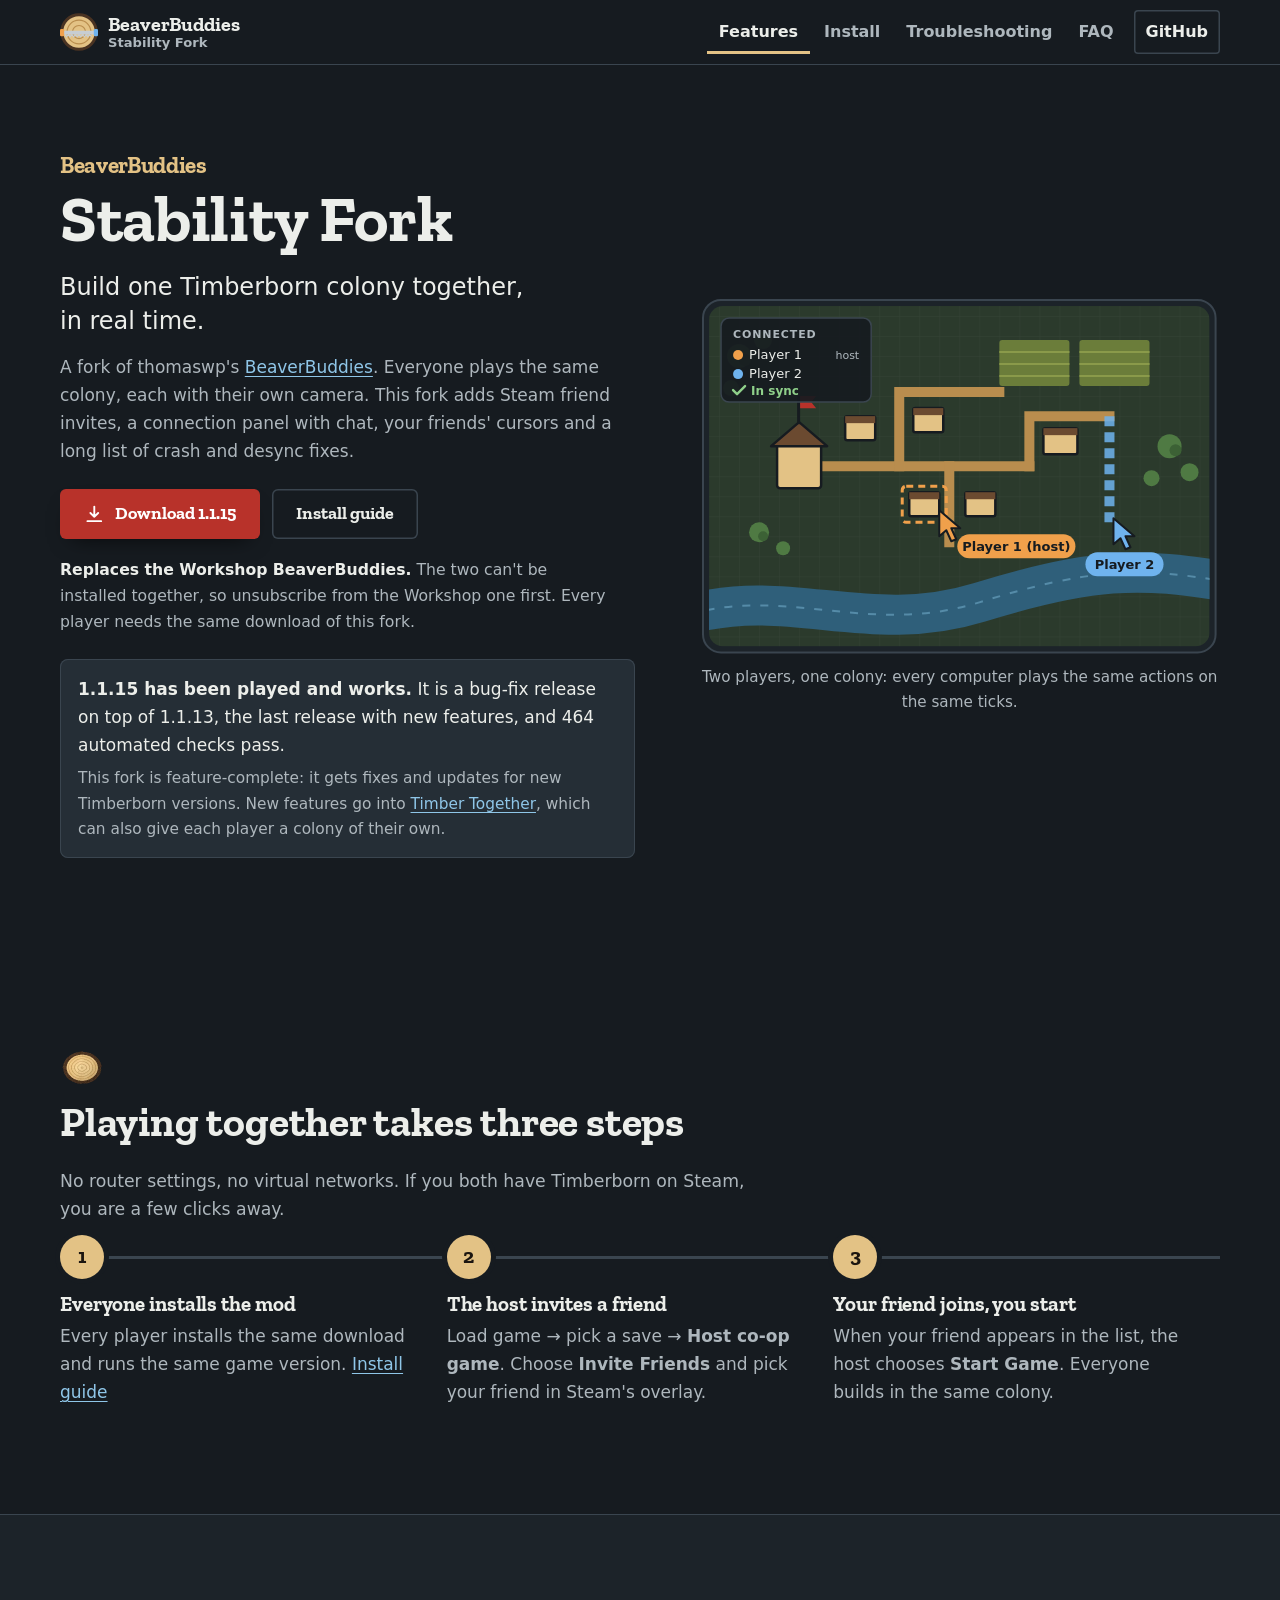
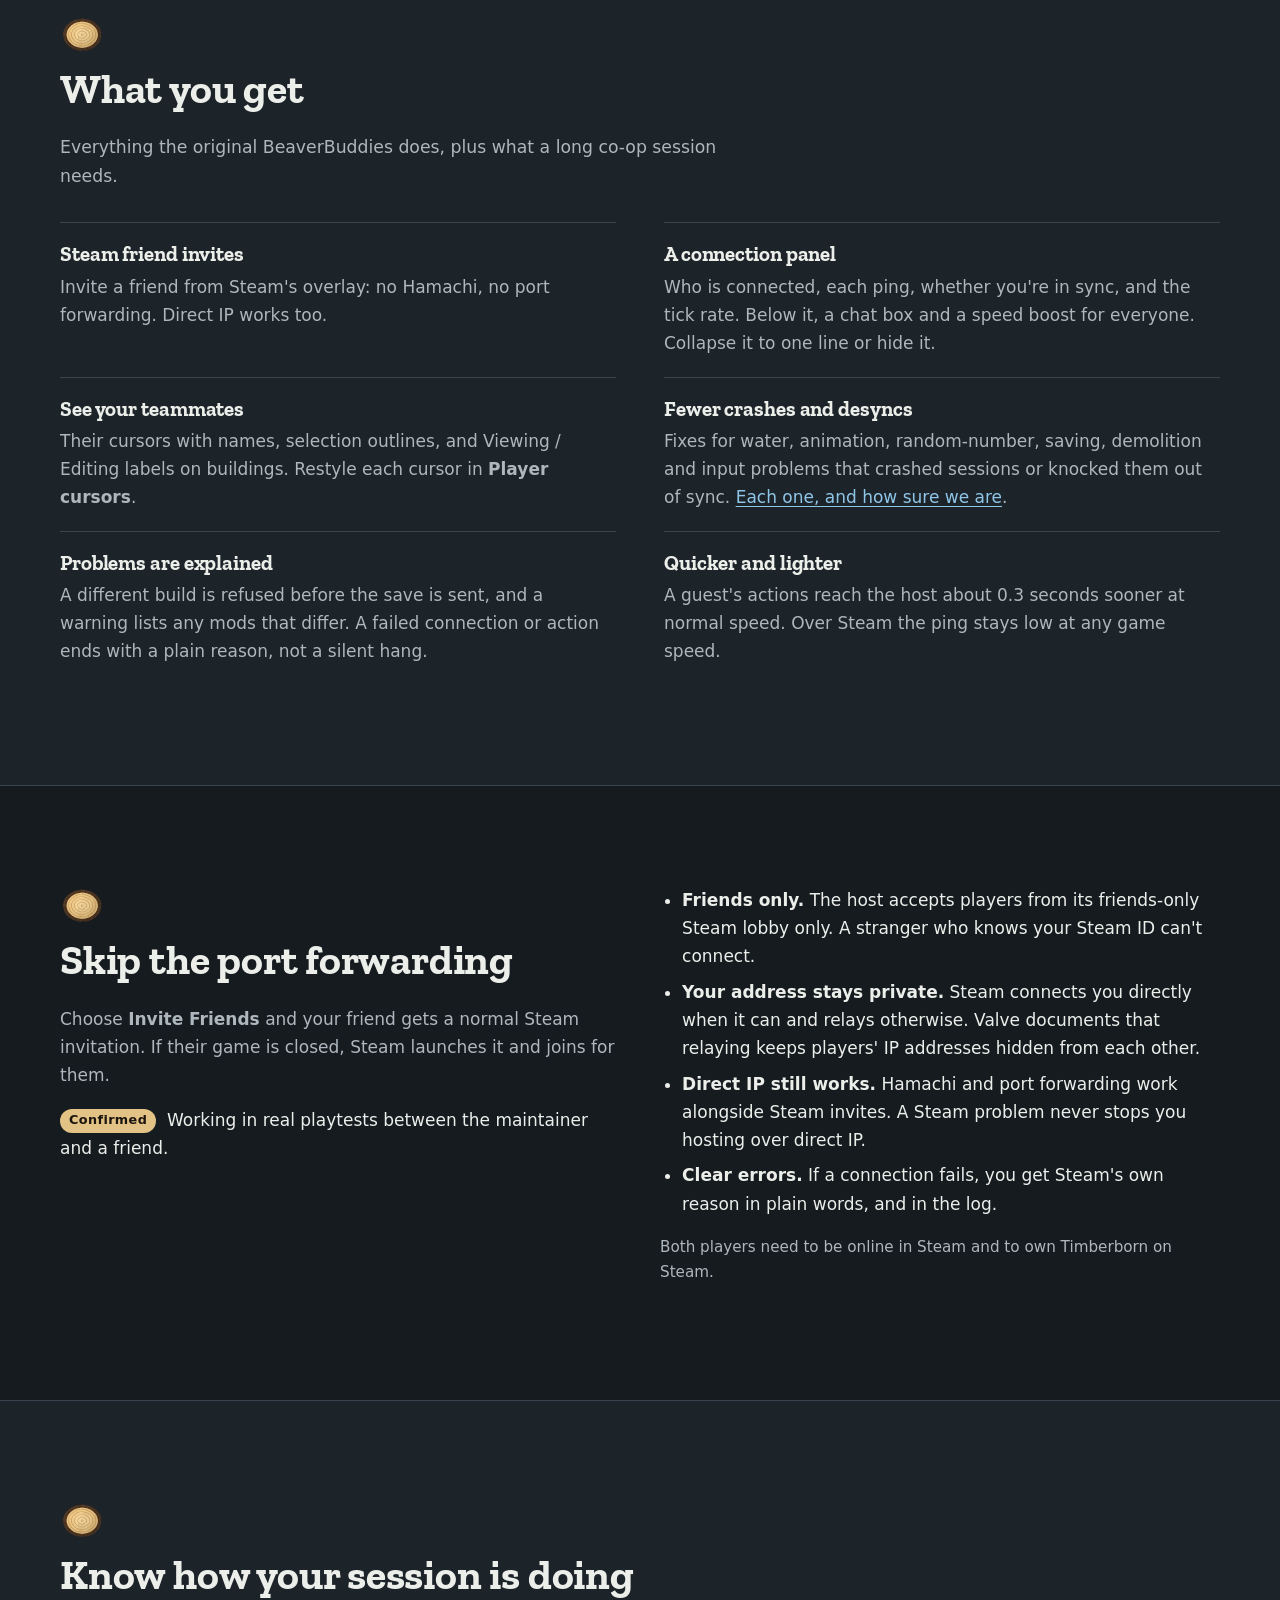
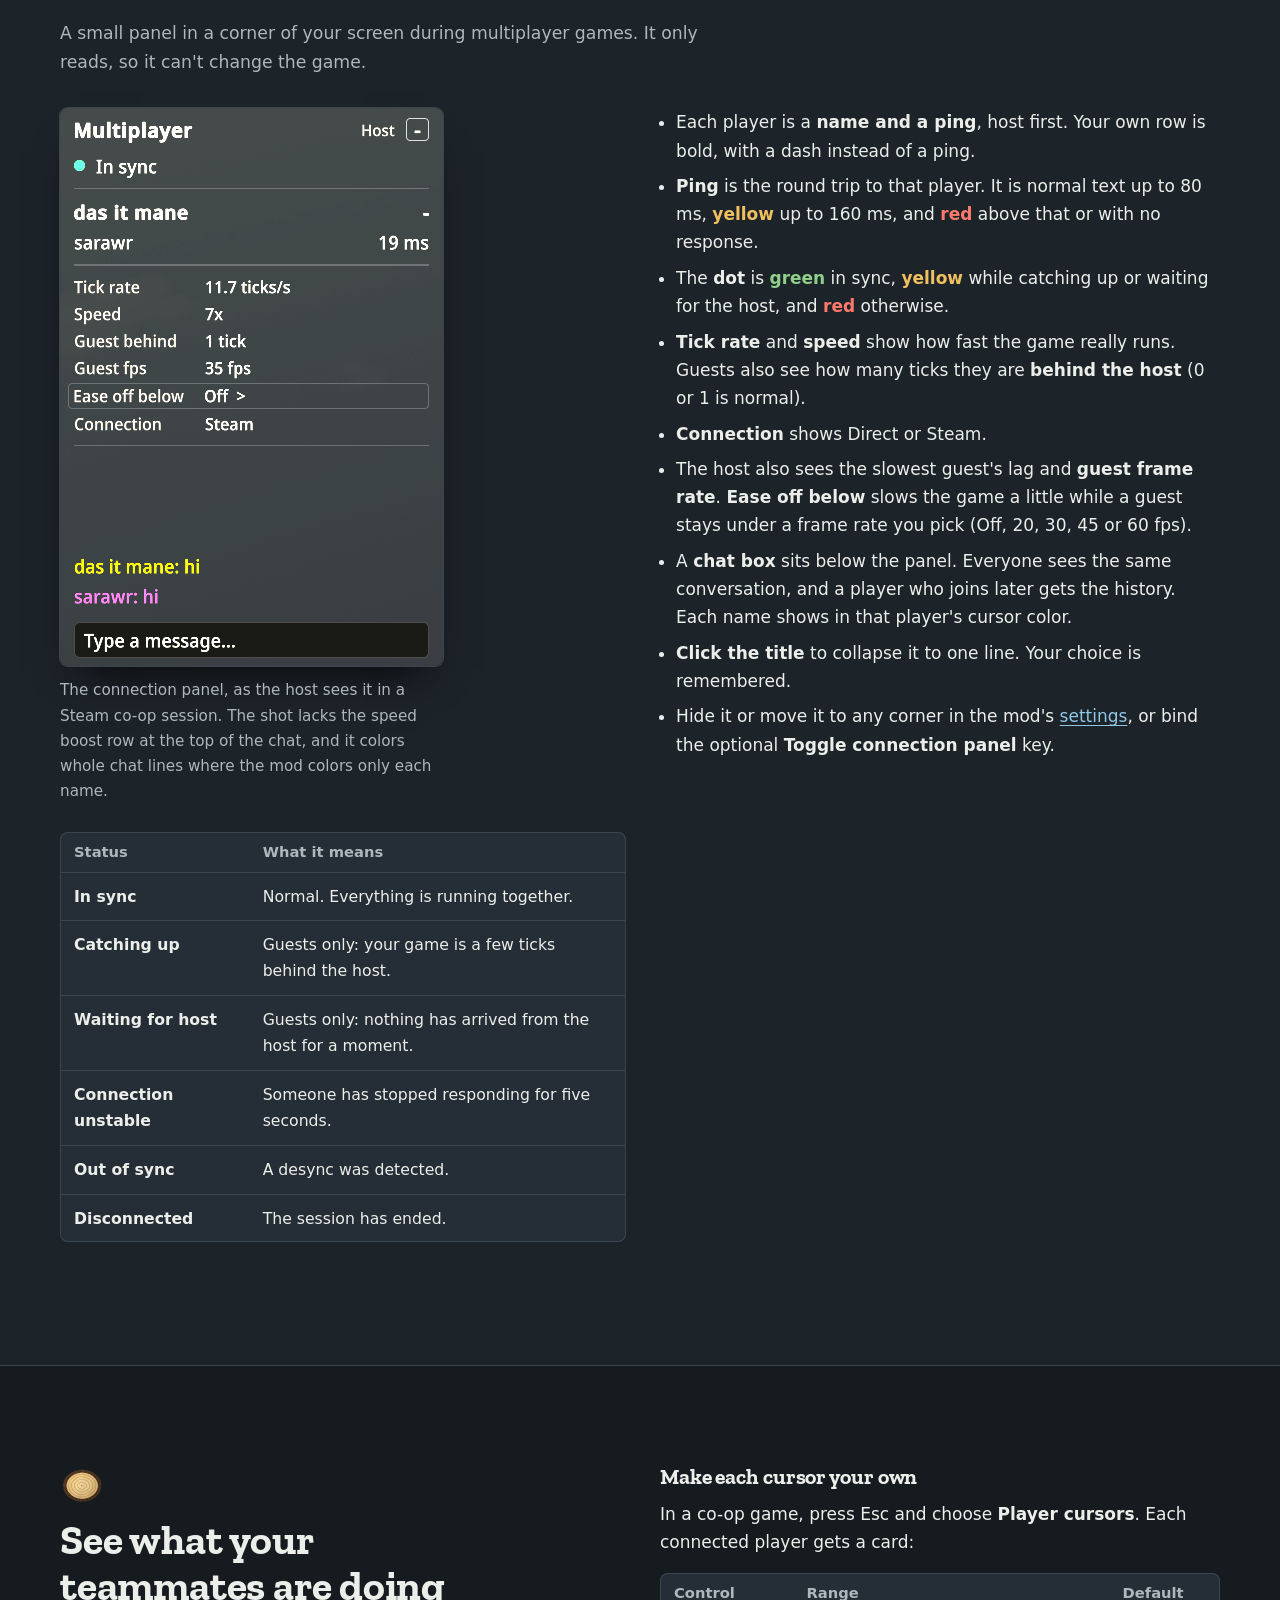
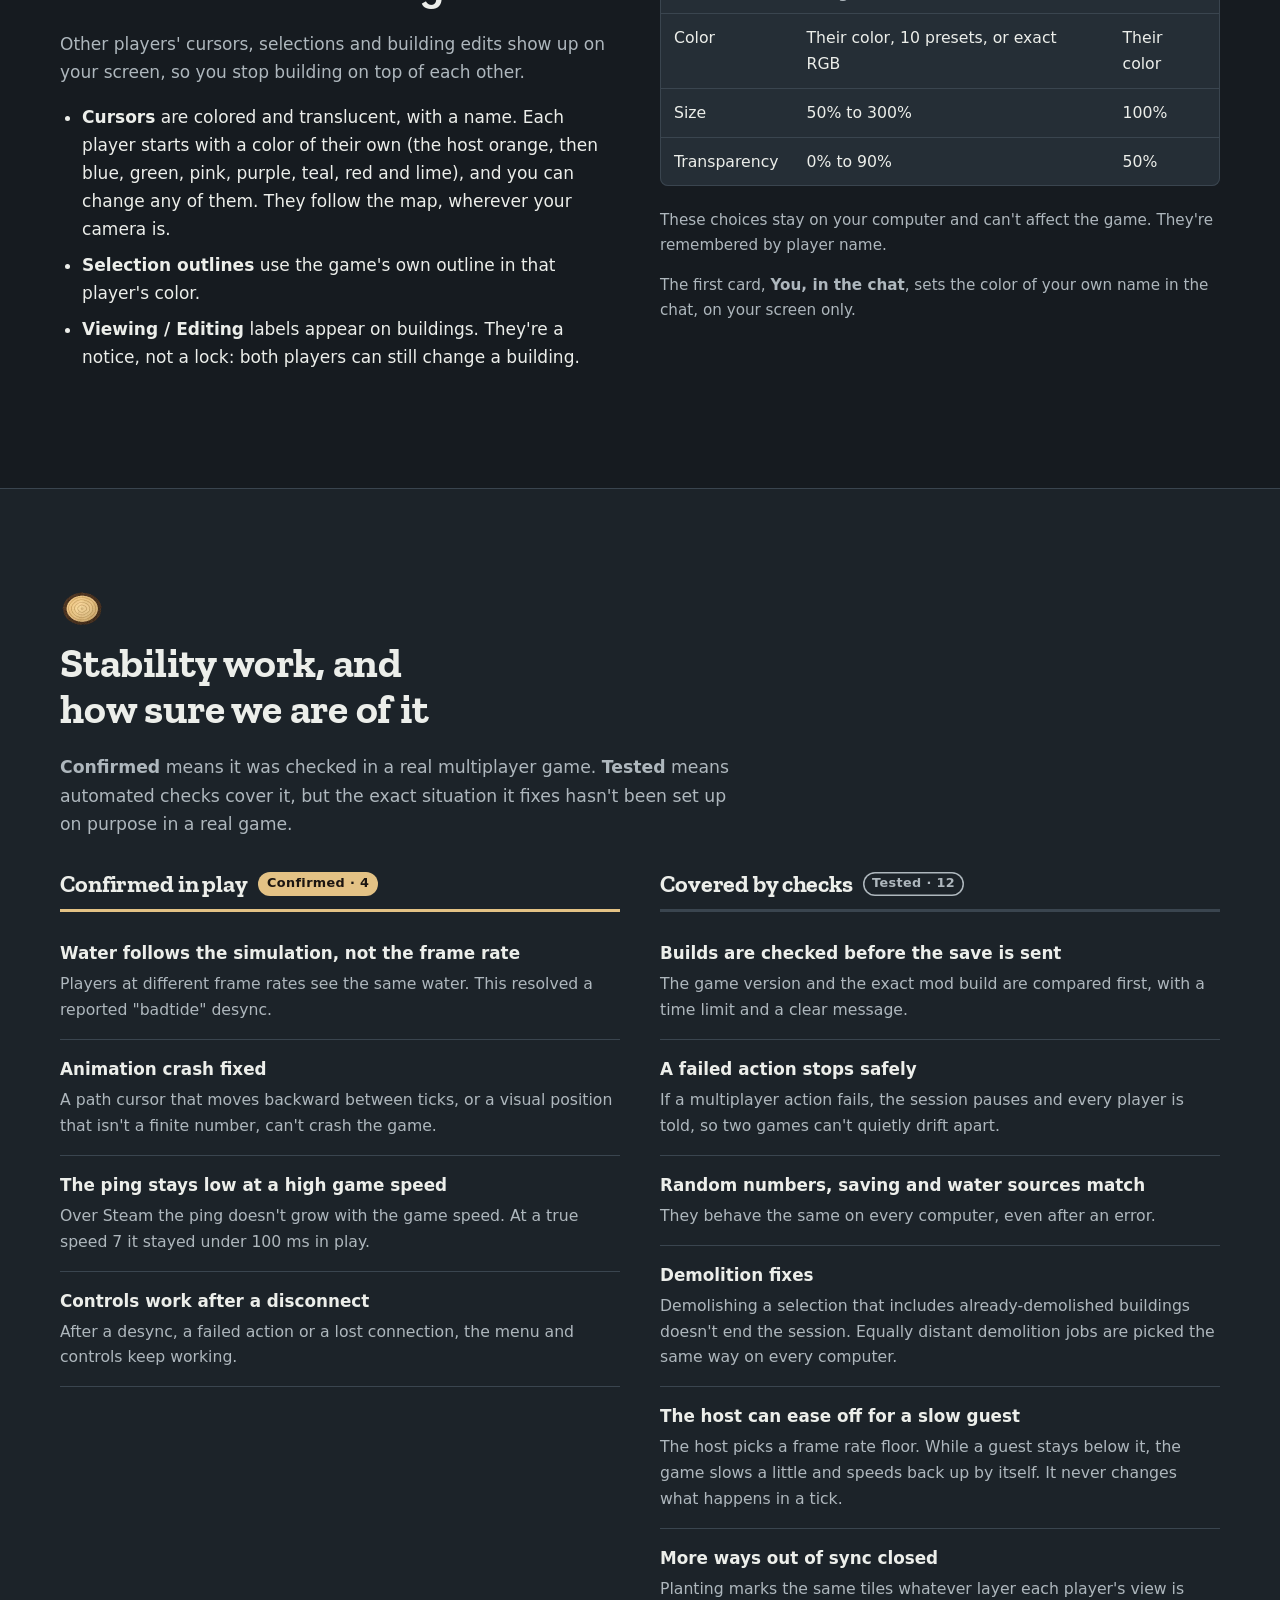
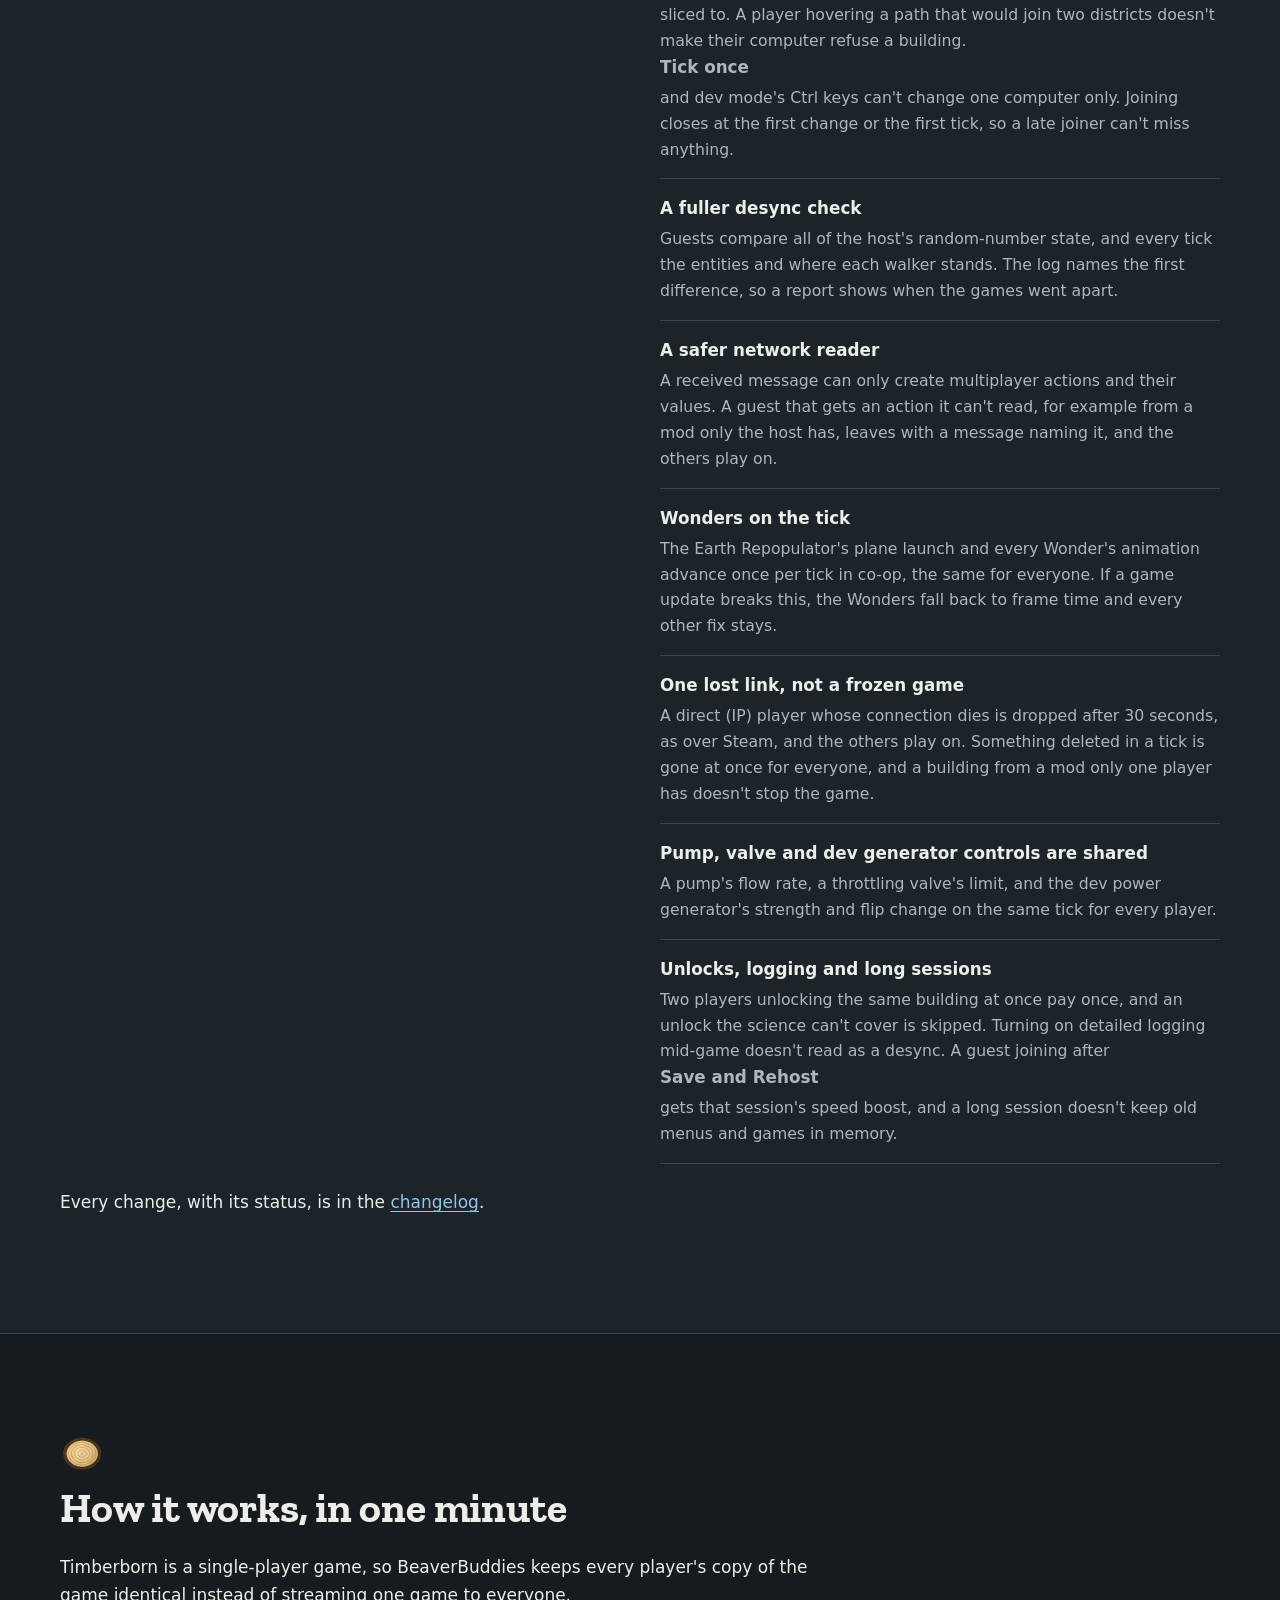
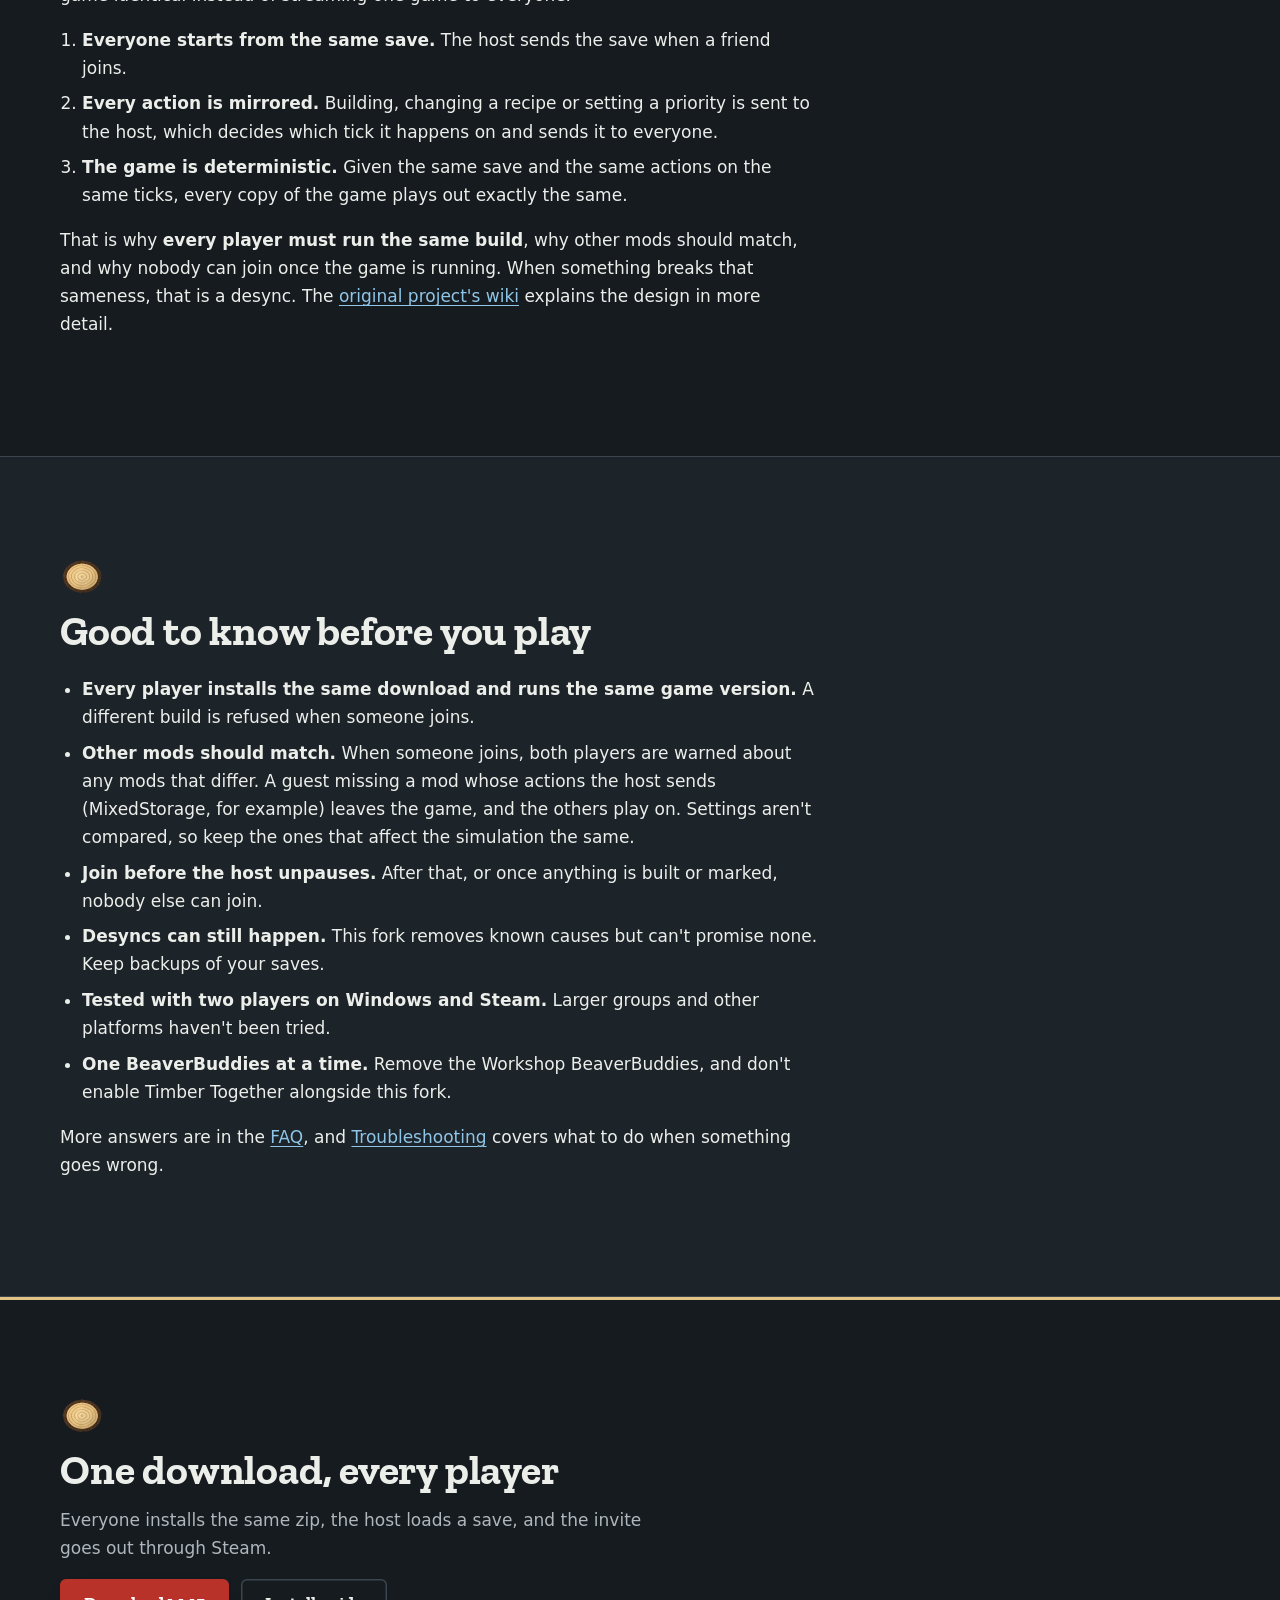
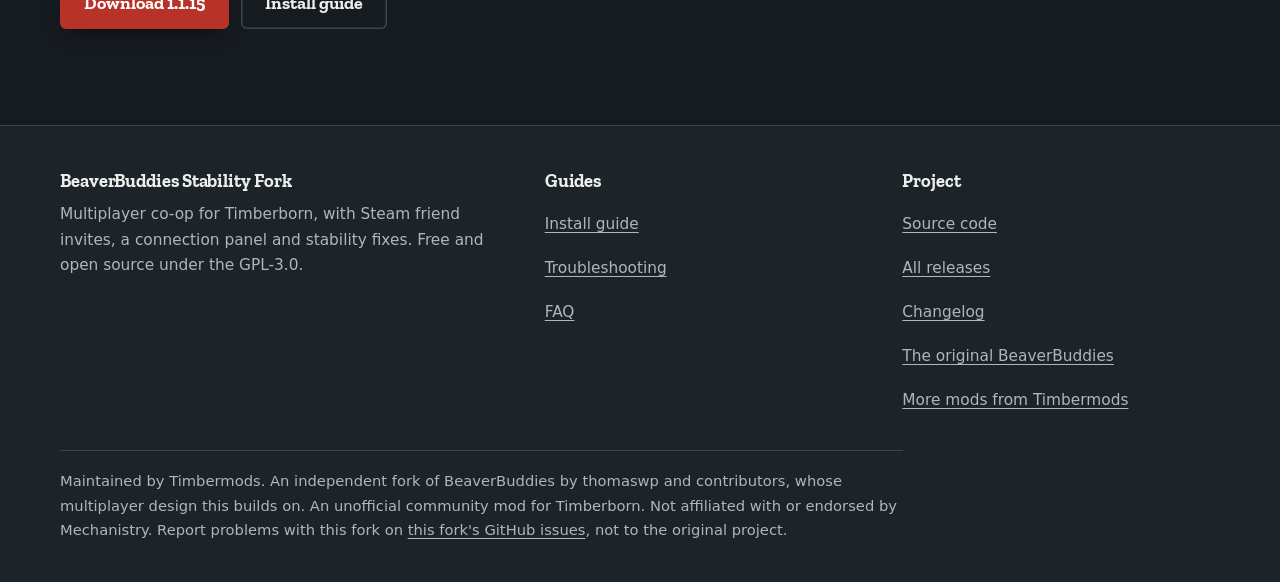
==== commit b3745c53: "Docs: open settings from the Mods list, not a Mod Settings menu The Mod Settings mod has no menu of " ====
--- a/docs/index.html
+++ b/docs/index.html
@@ -213,7 +213,7 @@
           <li>The host also sees the slowest guest's lag and <b>guest frame rate</b>. <b>Ease off below</b> slows the game a little while a guest stays under a frame rate you pick (Off, 20, 30, 45 or 60 fps).</li>
           <li>A <b>chat box</b> sits below the panel. Everyone sees the same conversation, and a player who joins later gets the history. Each name shows in that player's cursor color.</li>
           <li><b>Click the title</b> to collapse it to one line. Your choice is remembered.</li>
-          <li>Hide it or move it to any corner in <b>Mod Settings</b>, or bind the optional <b>Toggle connection panel</b> key.</li>
+          <li>Hide it or move it to any corner in the mod's <a href="install.html#settings">settings</a>, or bind the optional <b>Toggle connection panel</b> key.</li>
         </ul>
       </div>
     </div>
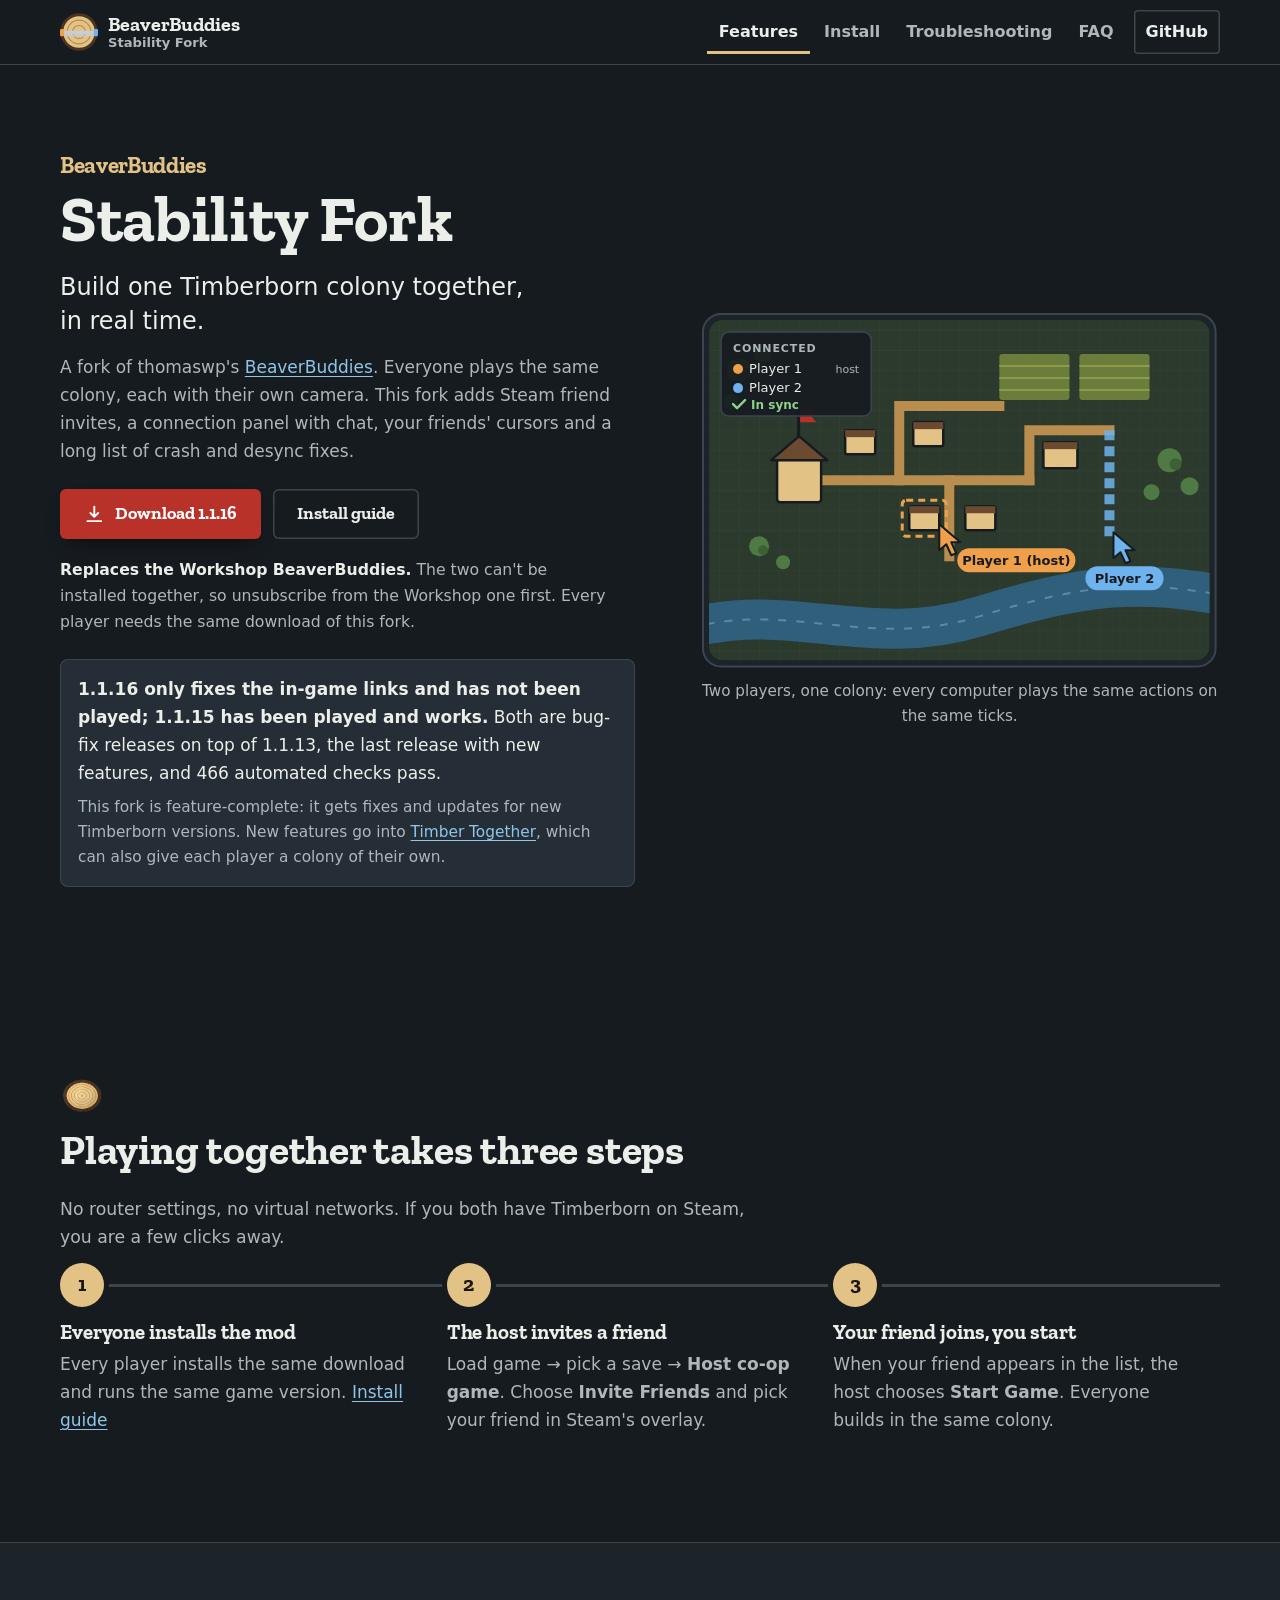
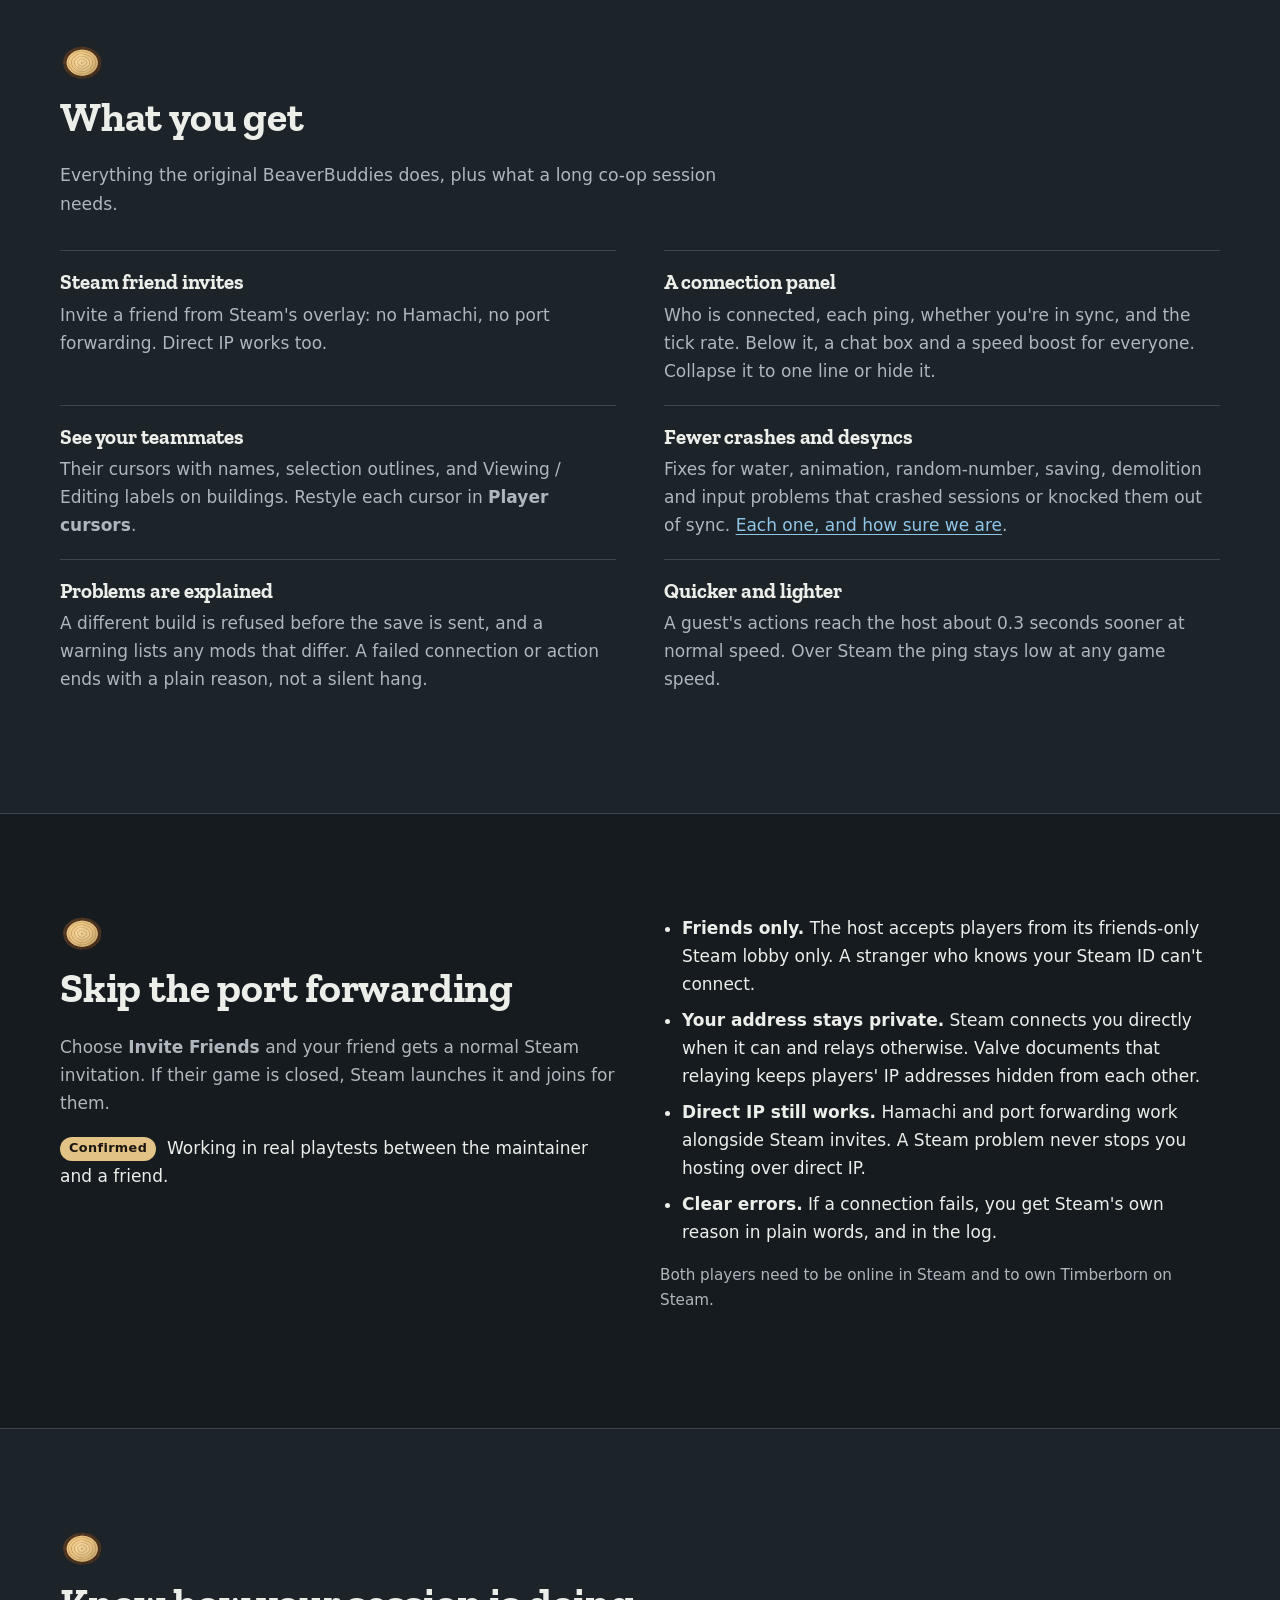
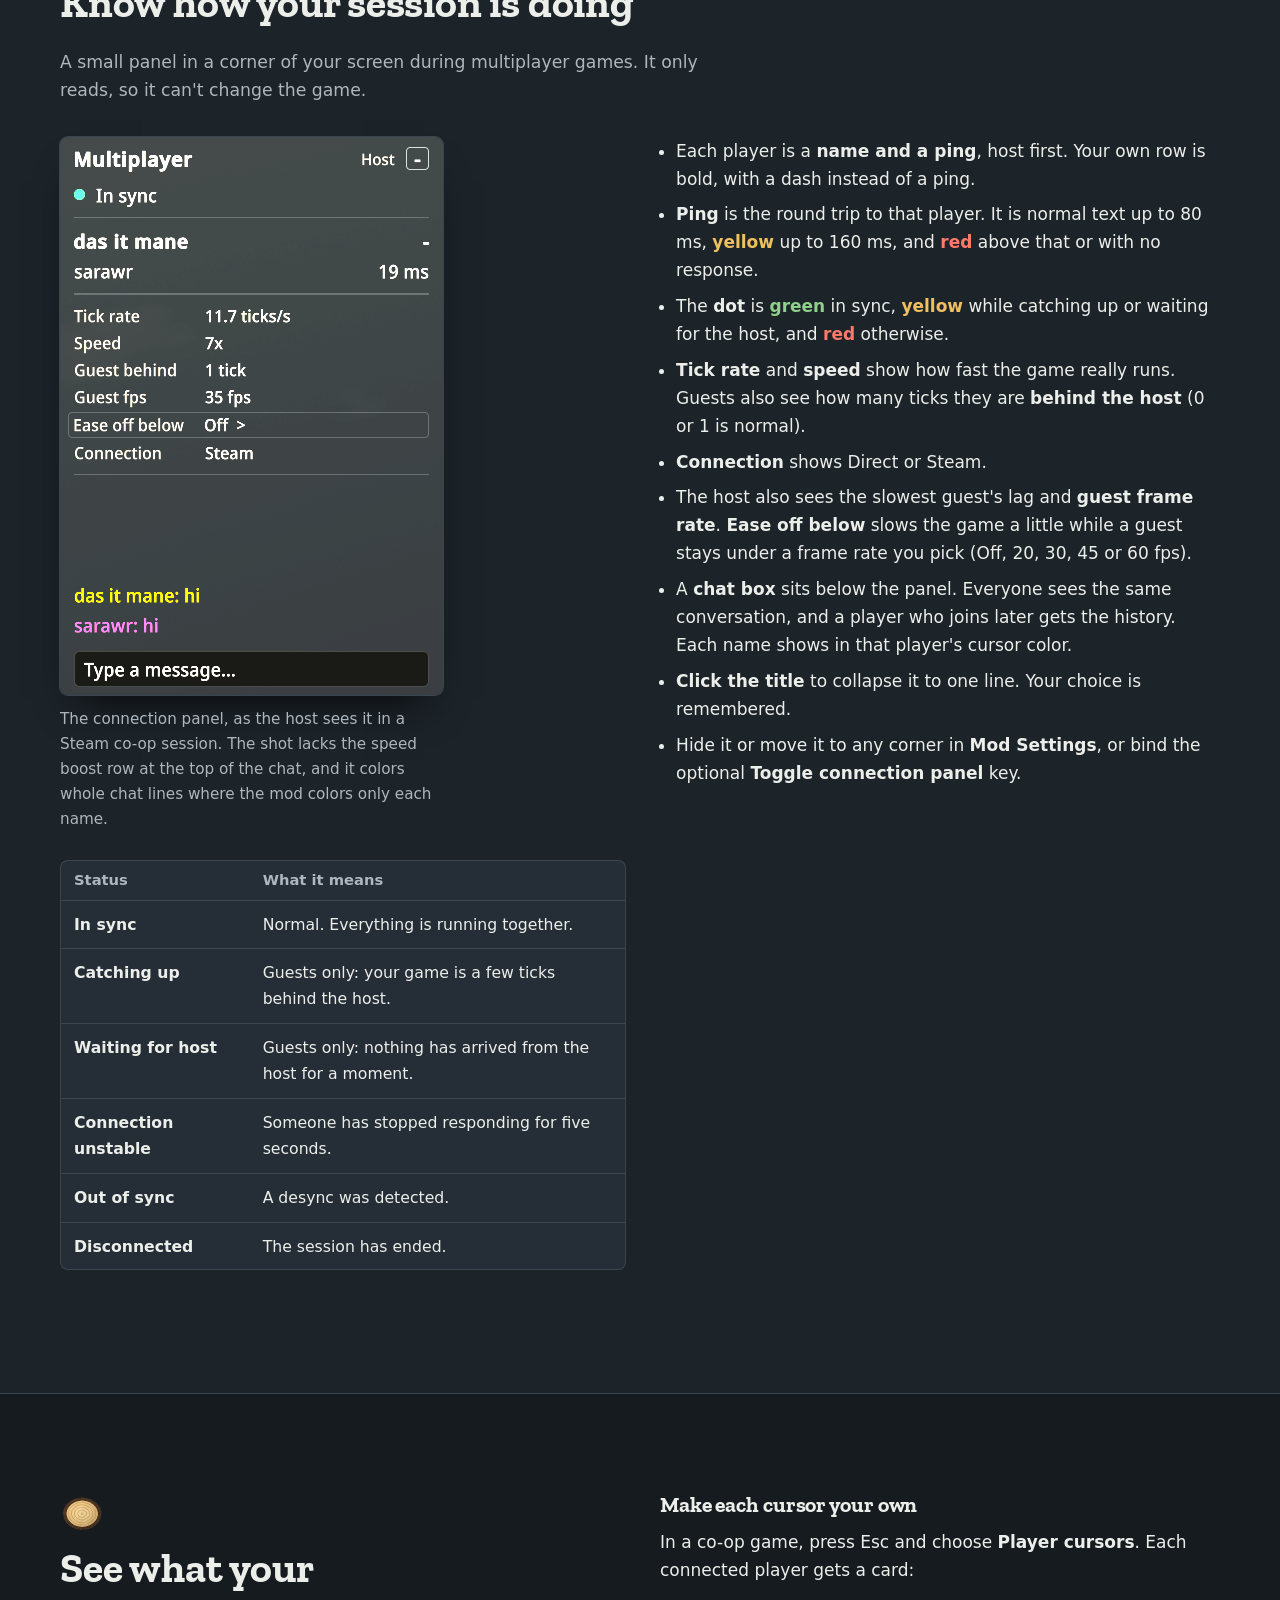
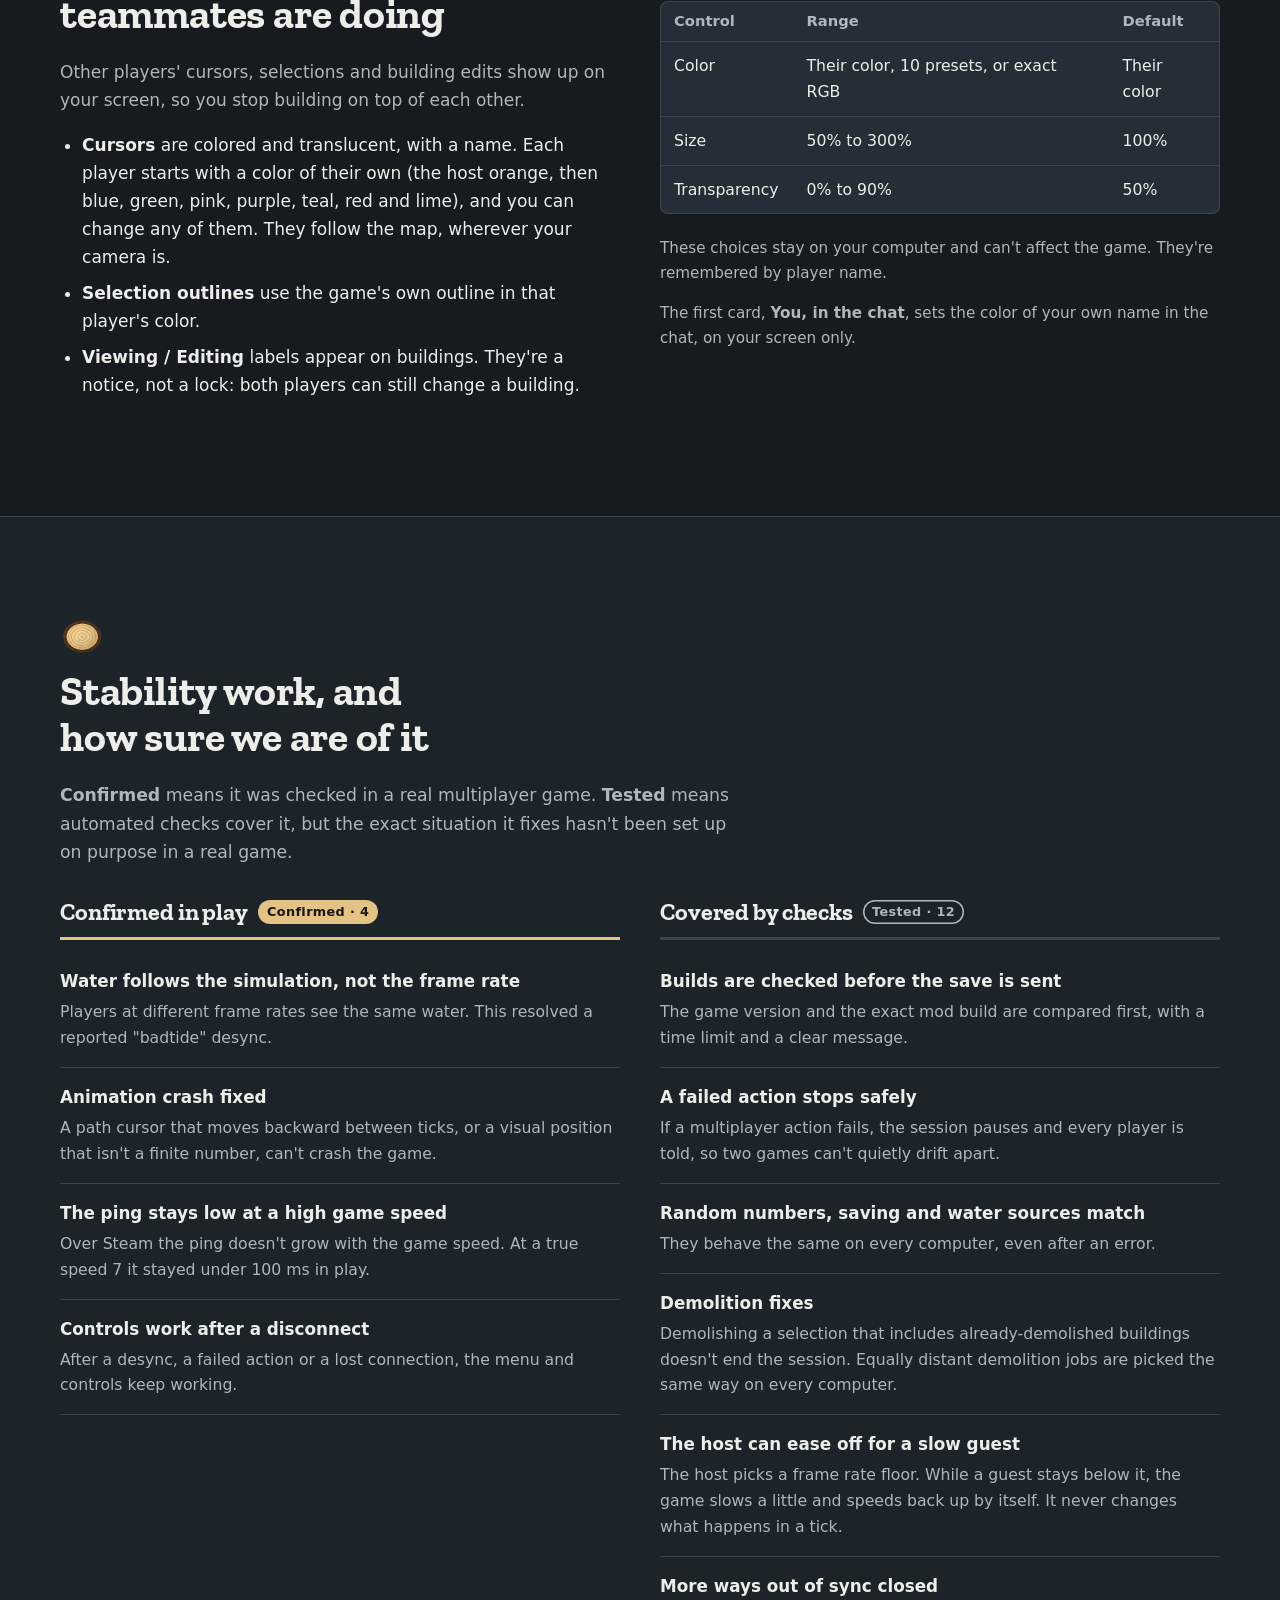
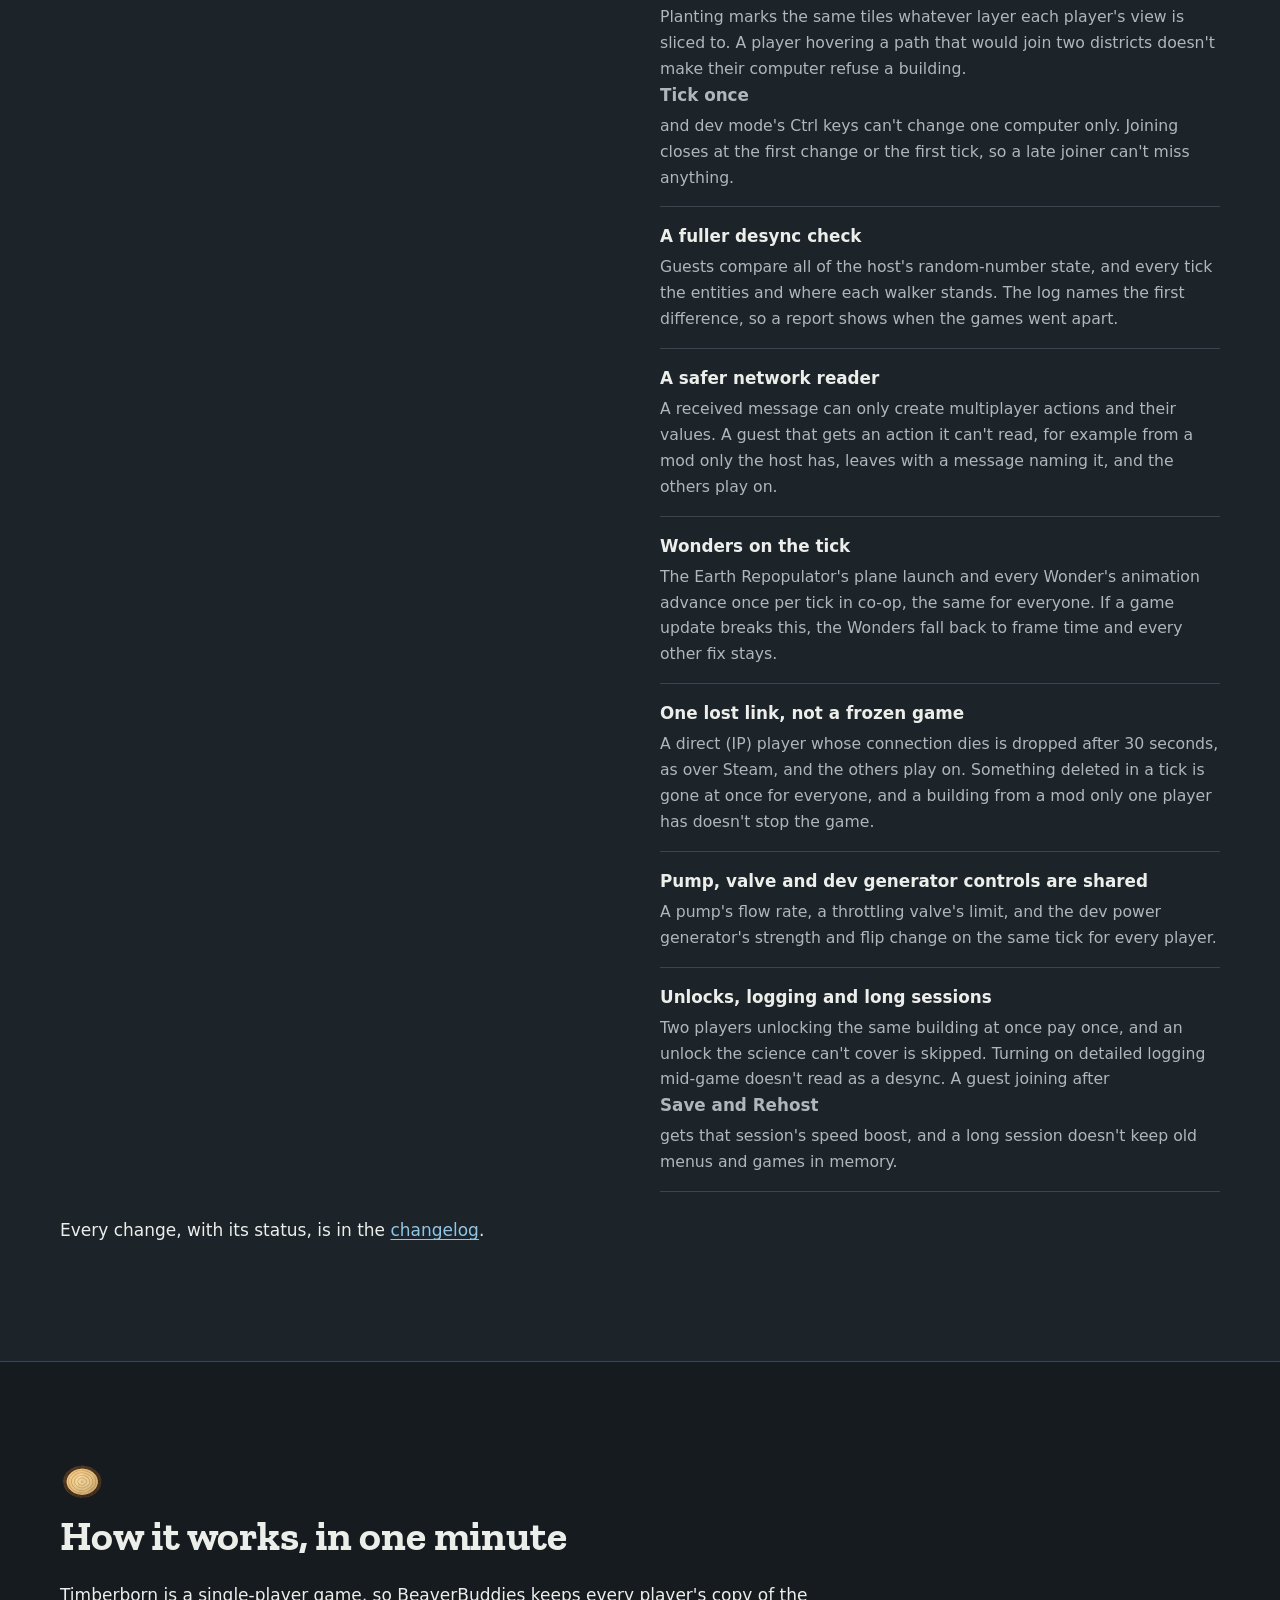
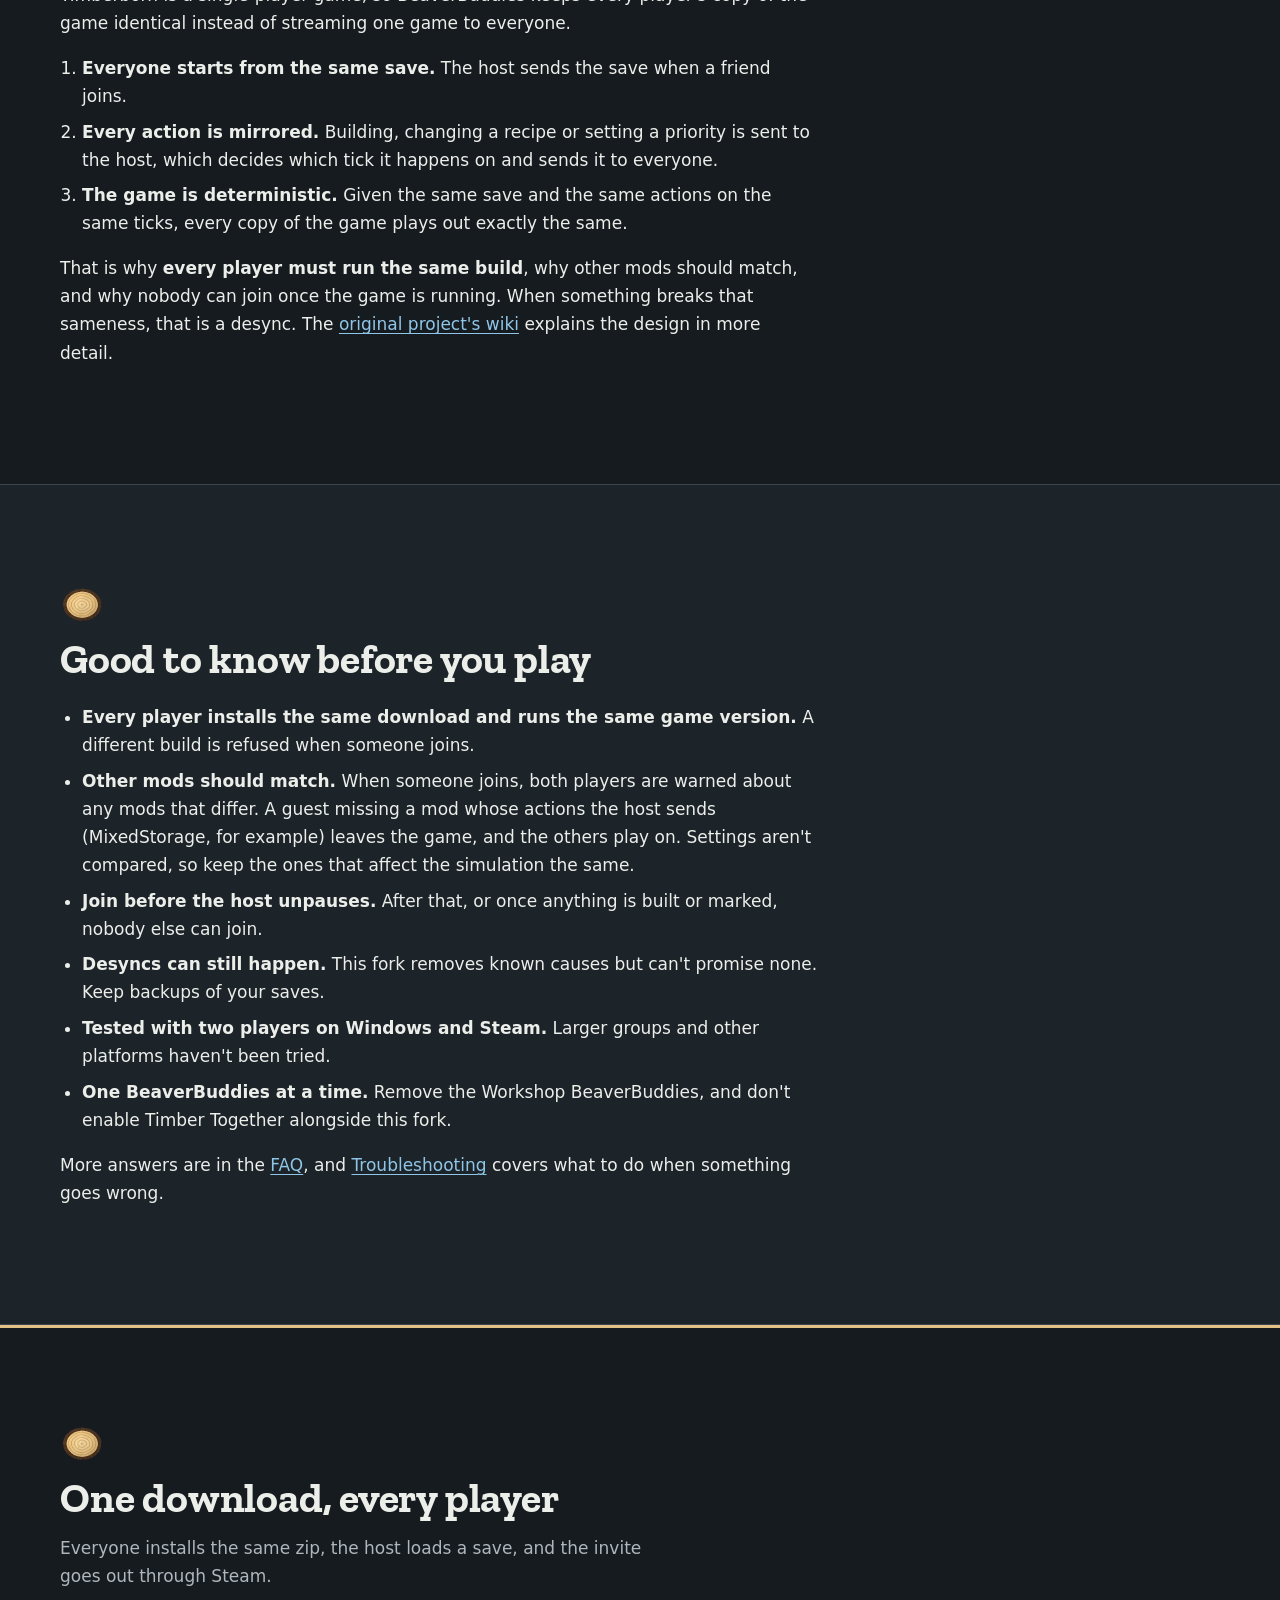
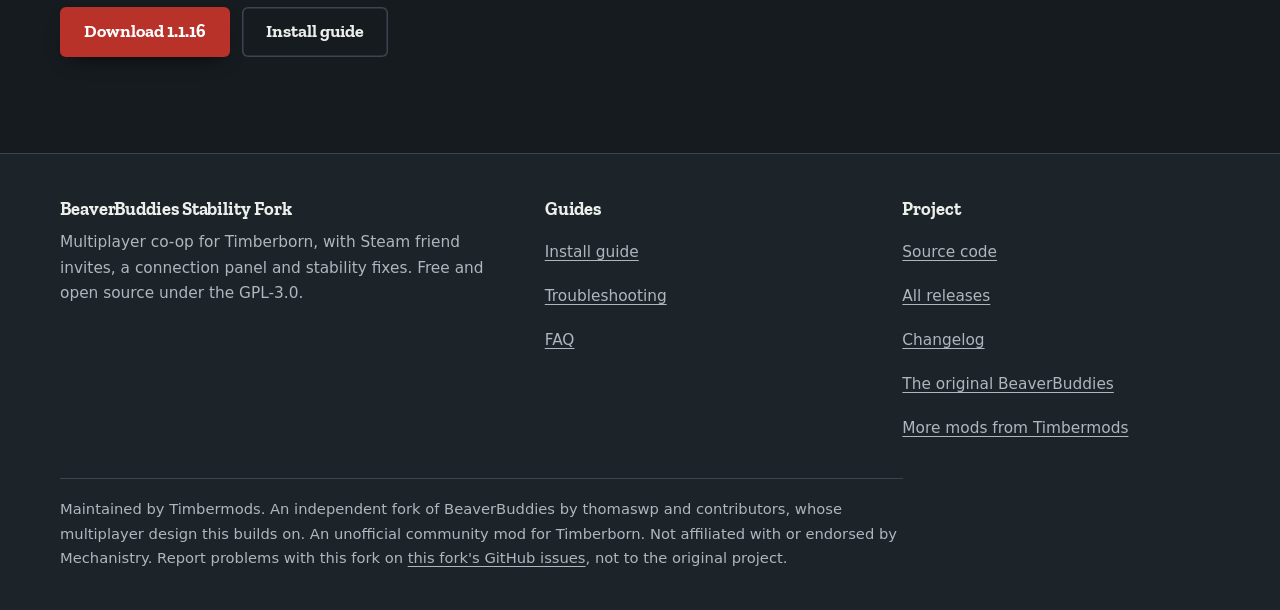
==== commit 4a4c58a3: "1.1.16: the in-game links lead to this fork The first-time guide and the troubleshooting guide after" ====
--- a/docs/index.html
+++ b/docs/index.html
@@ -44,13 +44,13 @@
       <div class="btn-row">
         <a class="btn btn-primary" data-release-href="download" href="https://github.com/timbermods/BeaverBuddies-Stability-Fork/releases/latest">
           <svg viewBox="0 0 24 24" fill="none" stroke="currentColor" stroke-width="2.2" stroke-linecap="round" stroke-linejoin="round" aria-hidden="true"><path d="M12 3v12m0 0l-4.5-4.5M12 15l4.5-4.5M4 20h16"/></svg>
-          <span>Download <span data-release="version">1.1.15</span></span>
+          <span>Download <span data-release="version">1.1.16</span></span>
         </a>
         <a class="btn btn-secondary" href="install.html">Install guide</a>
       </div>
       <p class="workshop"><b>Replaces the Workshop BeaverBuddies.</b> The two can't be installed together, so unsubscribe from the Workshop one first. Every player needs the same download of this fork.</p>
-      <div class="status" data-release-pinned="1.1.15">
-        <p><b><span data-release="version">1.1.15</span> has been played and works.</b> It is a bug-fix release on top of 1.1.13, the last release with new features, and 464 automated checks pass.</p>
+      <div class="status" data-release-pinned="1.1.16">
+        <p><b>1.1.16 only fixes the in-game links and has not been played; 1.1.15 has been played and works.</b> Both are bug-fix releases on top of 1.1.13, the last release with new features, and 466 automated checks pass.</p>
         <p>This fork is feature-complete: it gets fixes and updates for new Timberborn versions. New features go into <a href="https://timbermods.github.io/TimberTogether/">Timber Together</a>, which can also give each player a colony of their own.</p>
       </div>
     </div>
@@ -213,7 +213,7 @@
           <li>The host also sees the slowest guest's lag and <b>guest frame rate</b>. <b>Ease off below</b> slows the game a little while a guest stays under a frame rate you pick (Off, 20, 30, 45 or 60 fps).</li>
           <li>A <b>chat box</b> sits below the panel. Everyone sees the same conversation, and a player who joins later gets the history. Each name shows in that player's cursor color.</li>
           <li><b>Click the title</b> to collapse it to one line. Your choice is remembered.</li>
-          <li>Hide it or move it to any corner in the mod's <a href="install.html#settings">settings</a>, or bind the optional <b>Toggle connection panel</b> key.</li>
+          <li>Hide it or move it to any corner in <b>Mod Settings</b>, or bind the optional <b>Toggle connection panel</b> key.</li>
         </ul>
       </div>
     </div>
@@ -312,7 +312,7 @@
     <h2>One download, every player</h2>
     <p>Everyone installs the same zip, the host loads a save, and the invite goes out through Steam.</p>
     <div class="btn-row">
-      <a class="btn btn-primary" data-release-href="download" href="https://github.com/timbermods/BeaverBuddies-Stability-Fork/releases/latest"><span>Download <span data-release="version">1.1.15</span></span></a>
+      <a class="btn btn-primary" data-release-href="download" href="https://github.com/timbermods/BeaverBuddies-Stability-Fork/releases/latest"><span>Download <span data-release="version">1.1.16</span></span></a>
       <a class="btn btn-secondary" href="install.html">Install guide</a>
     </div>
   </div>
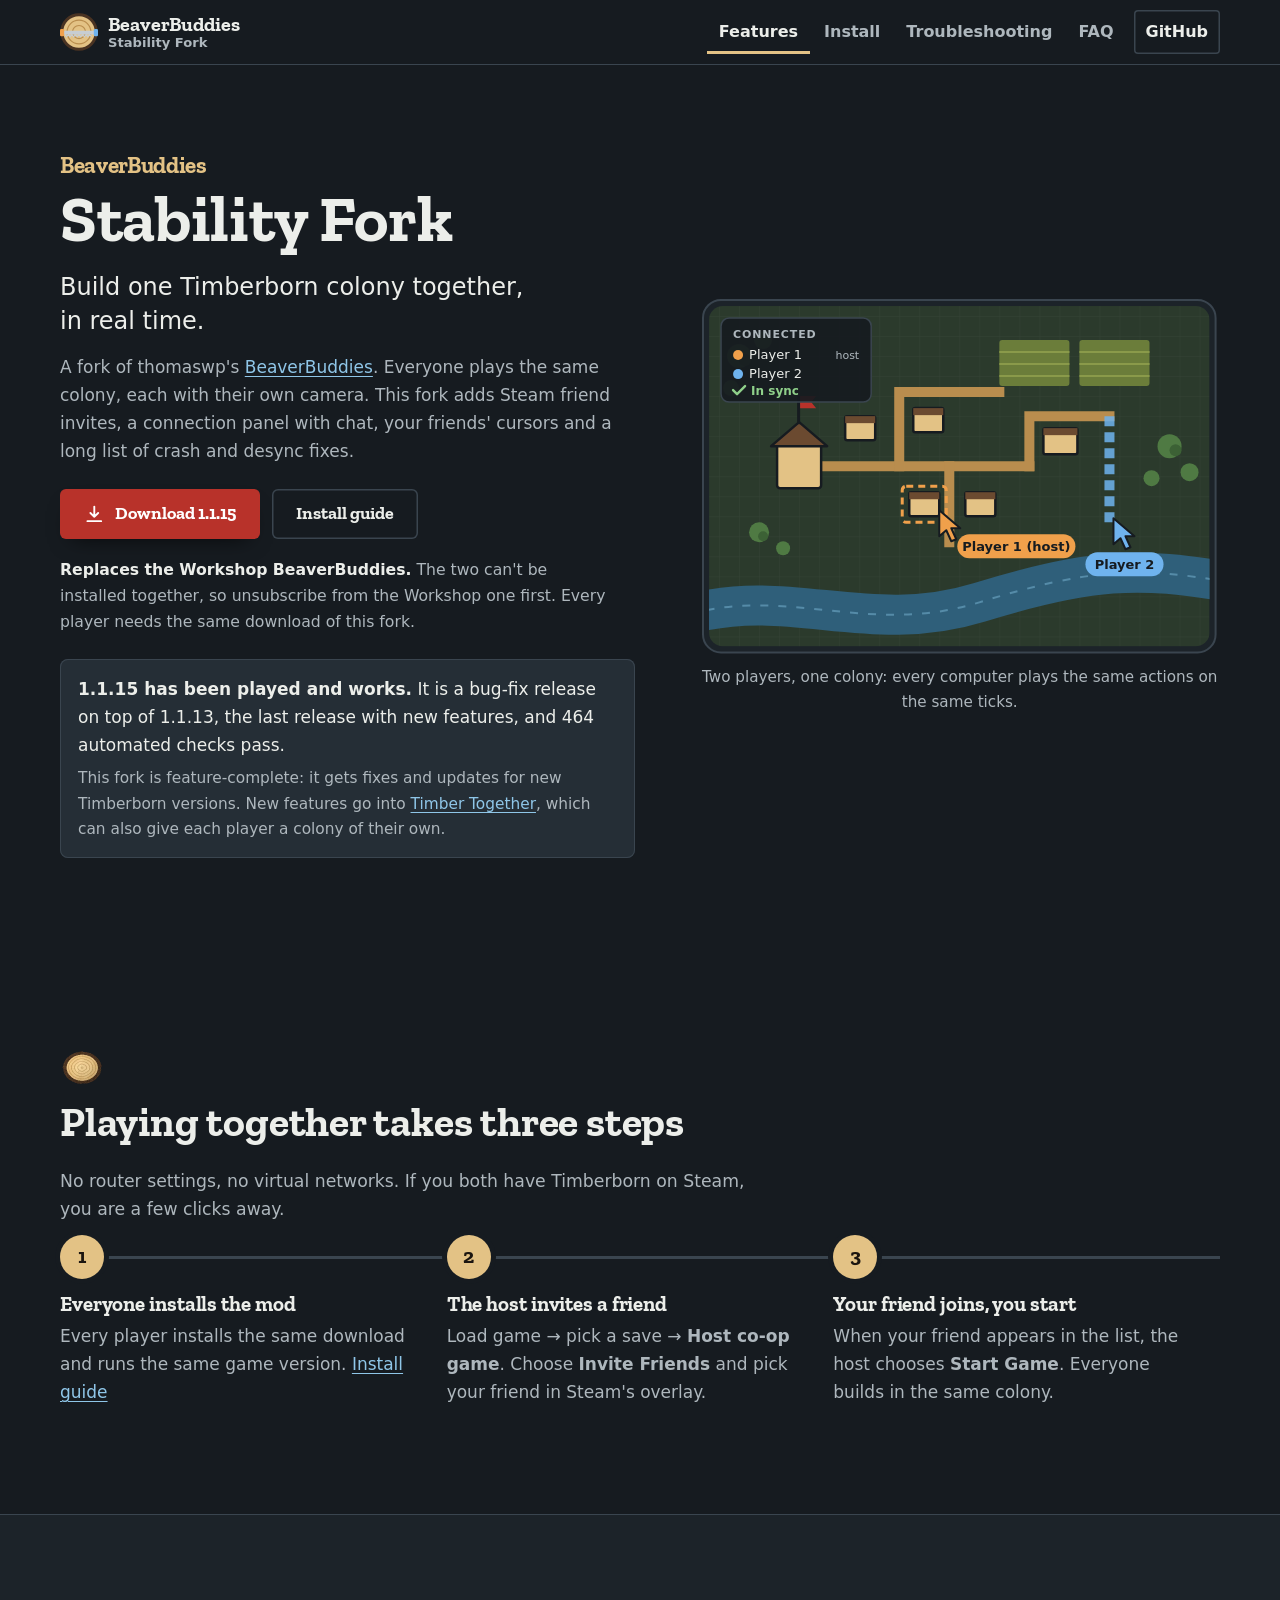
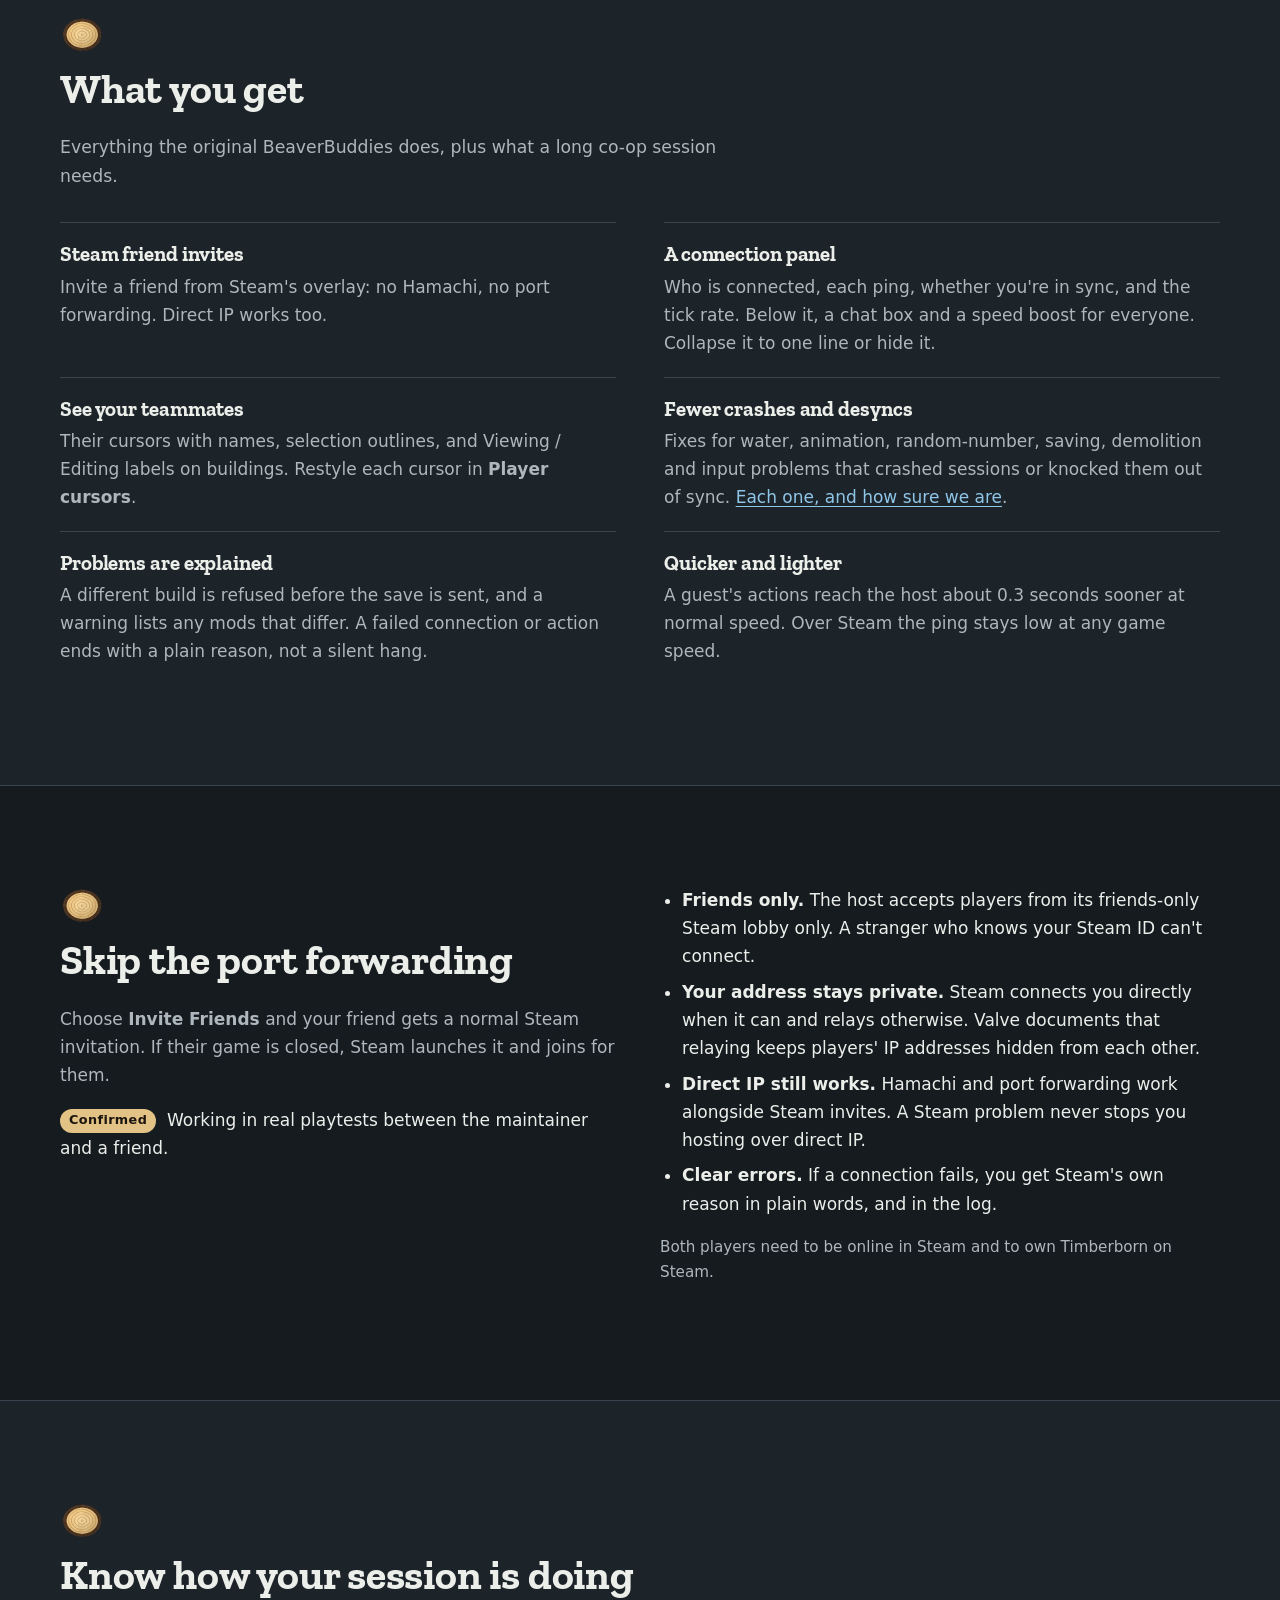
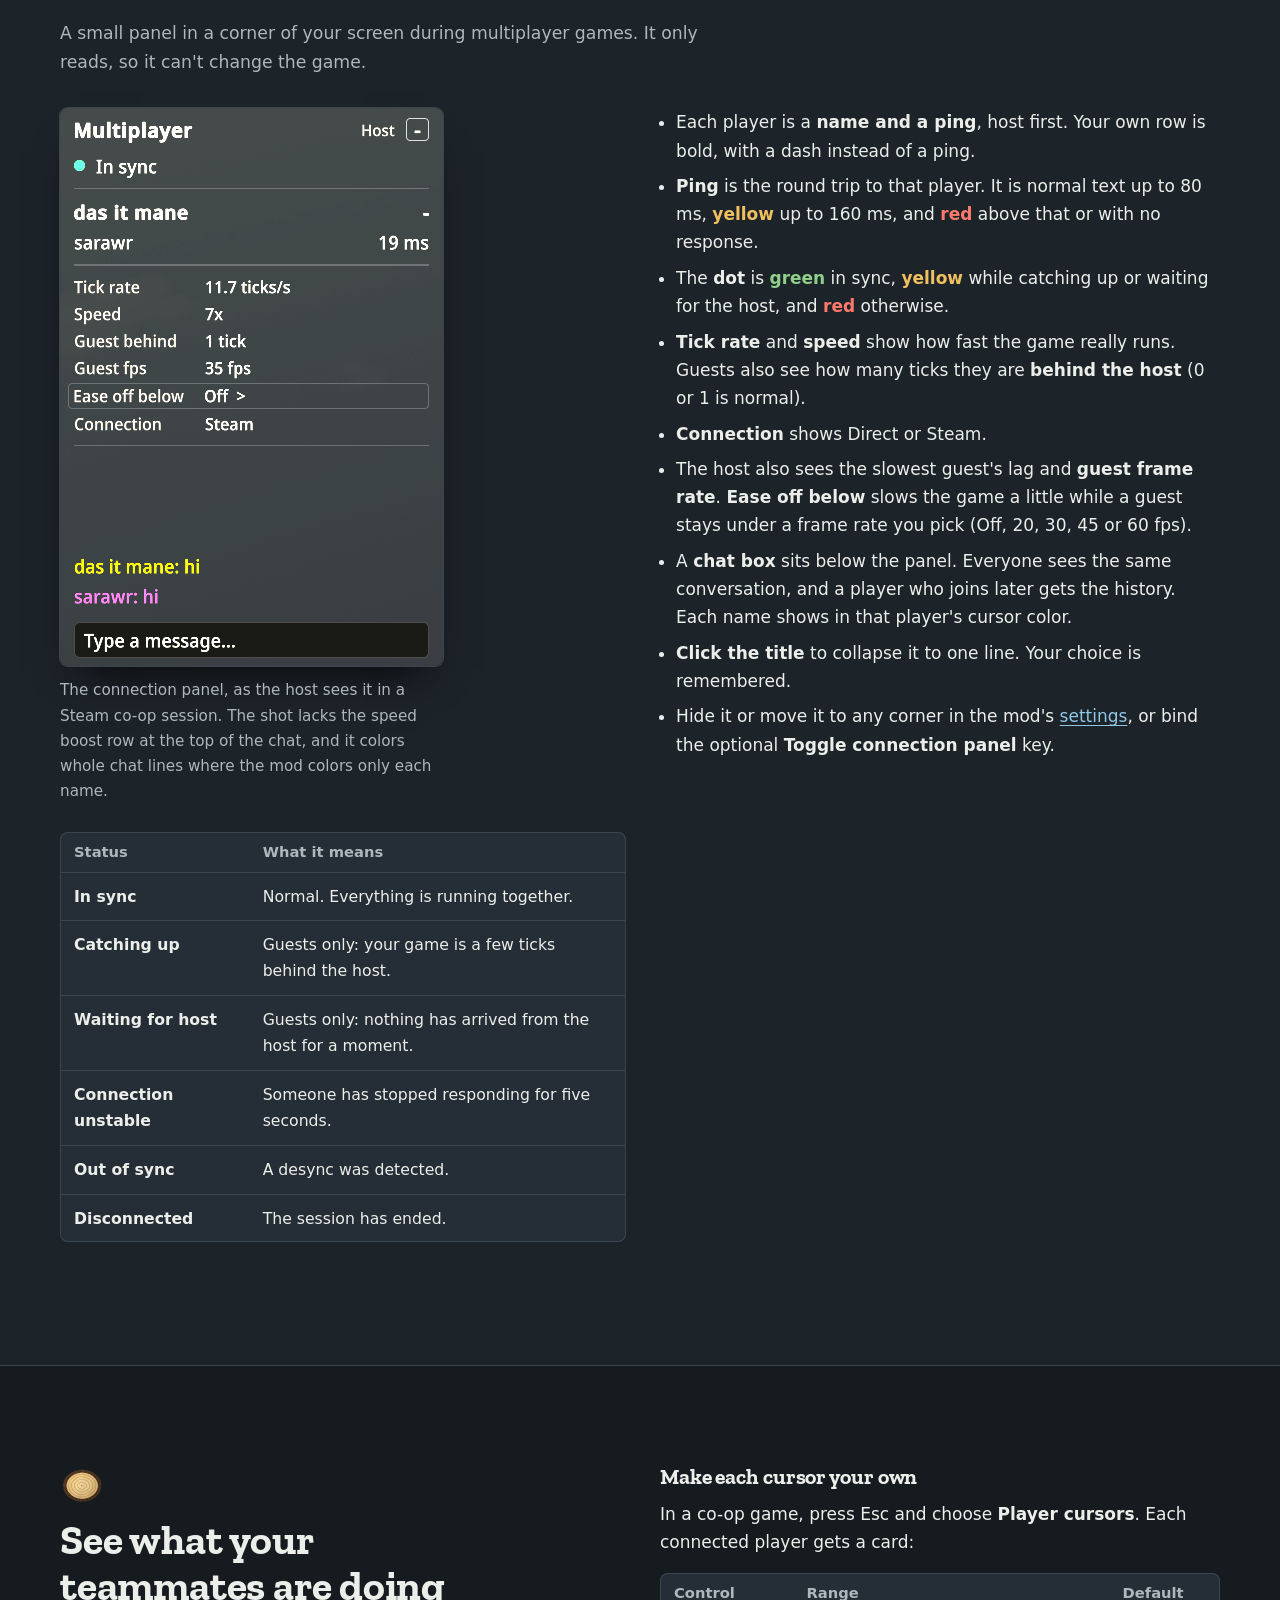
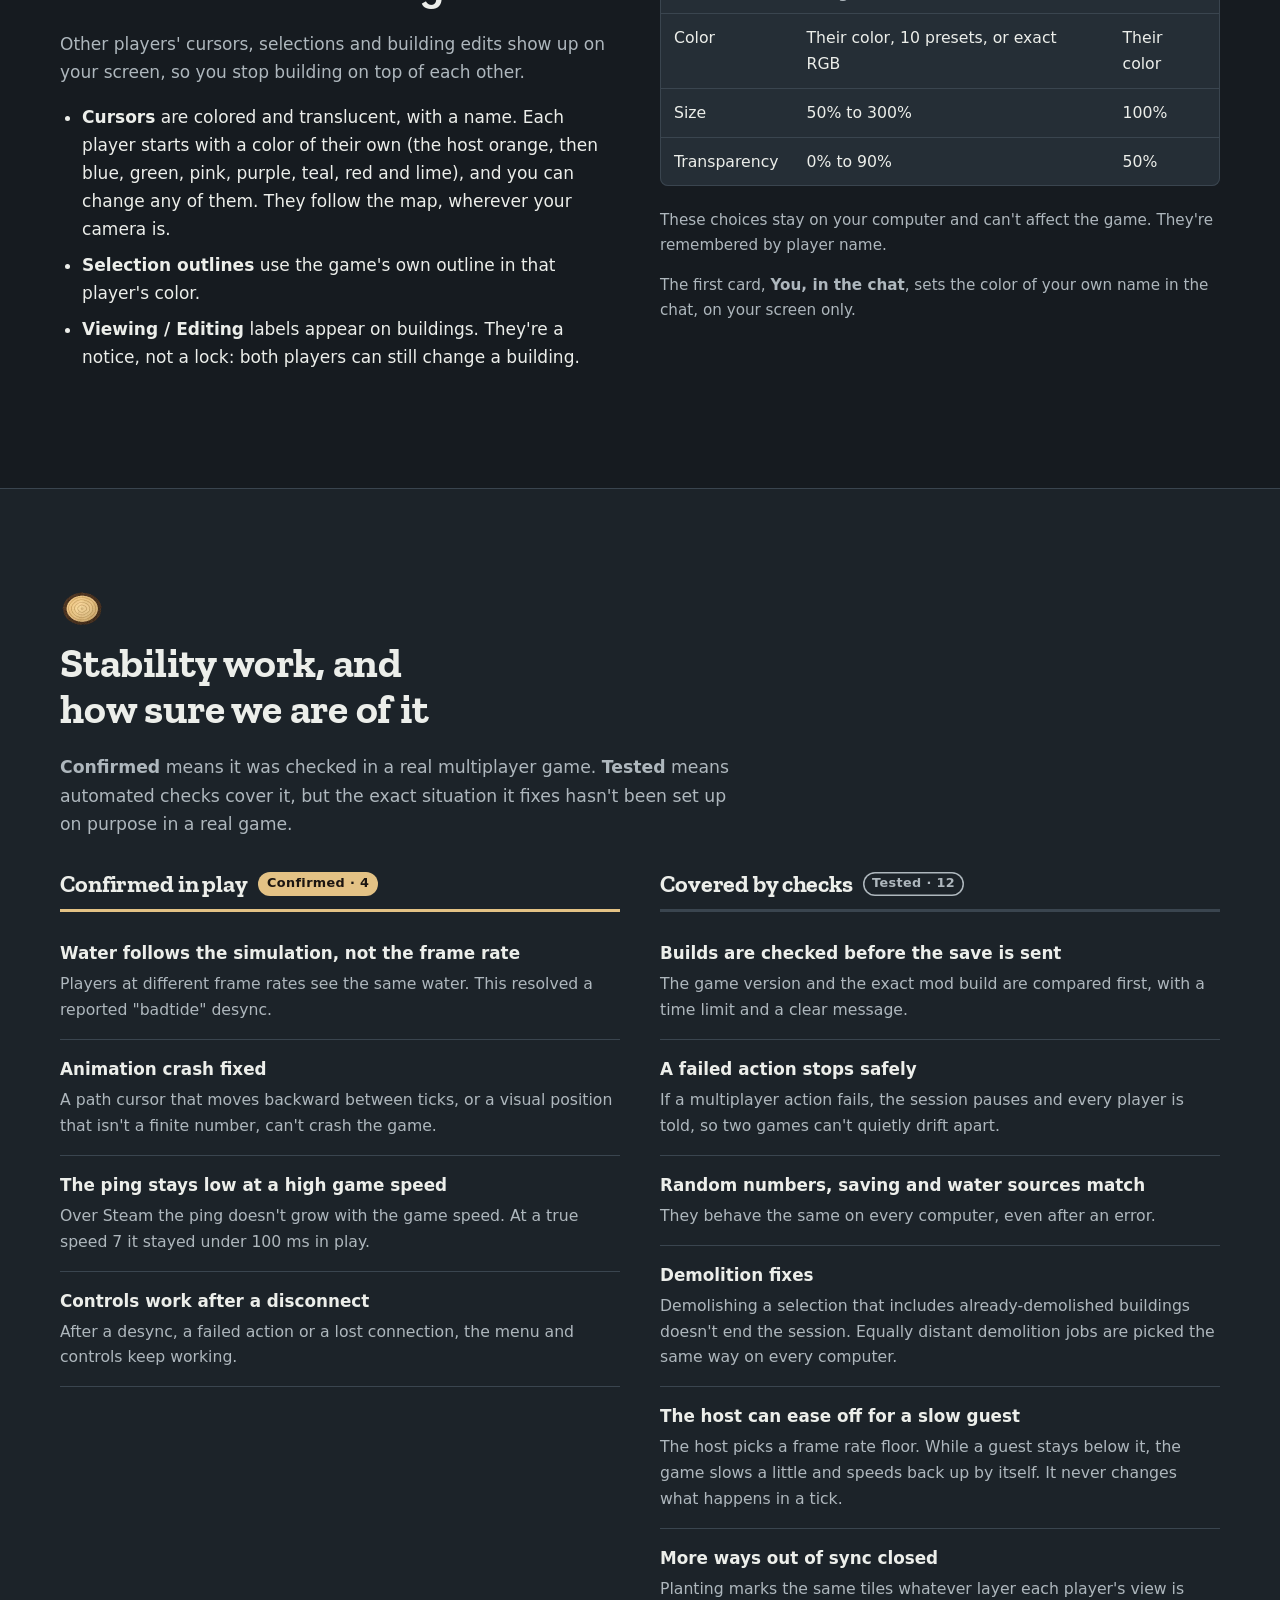
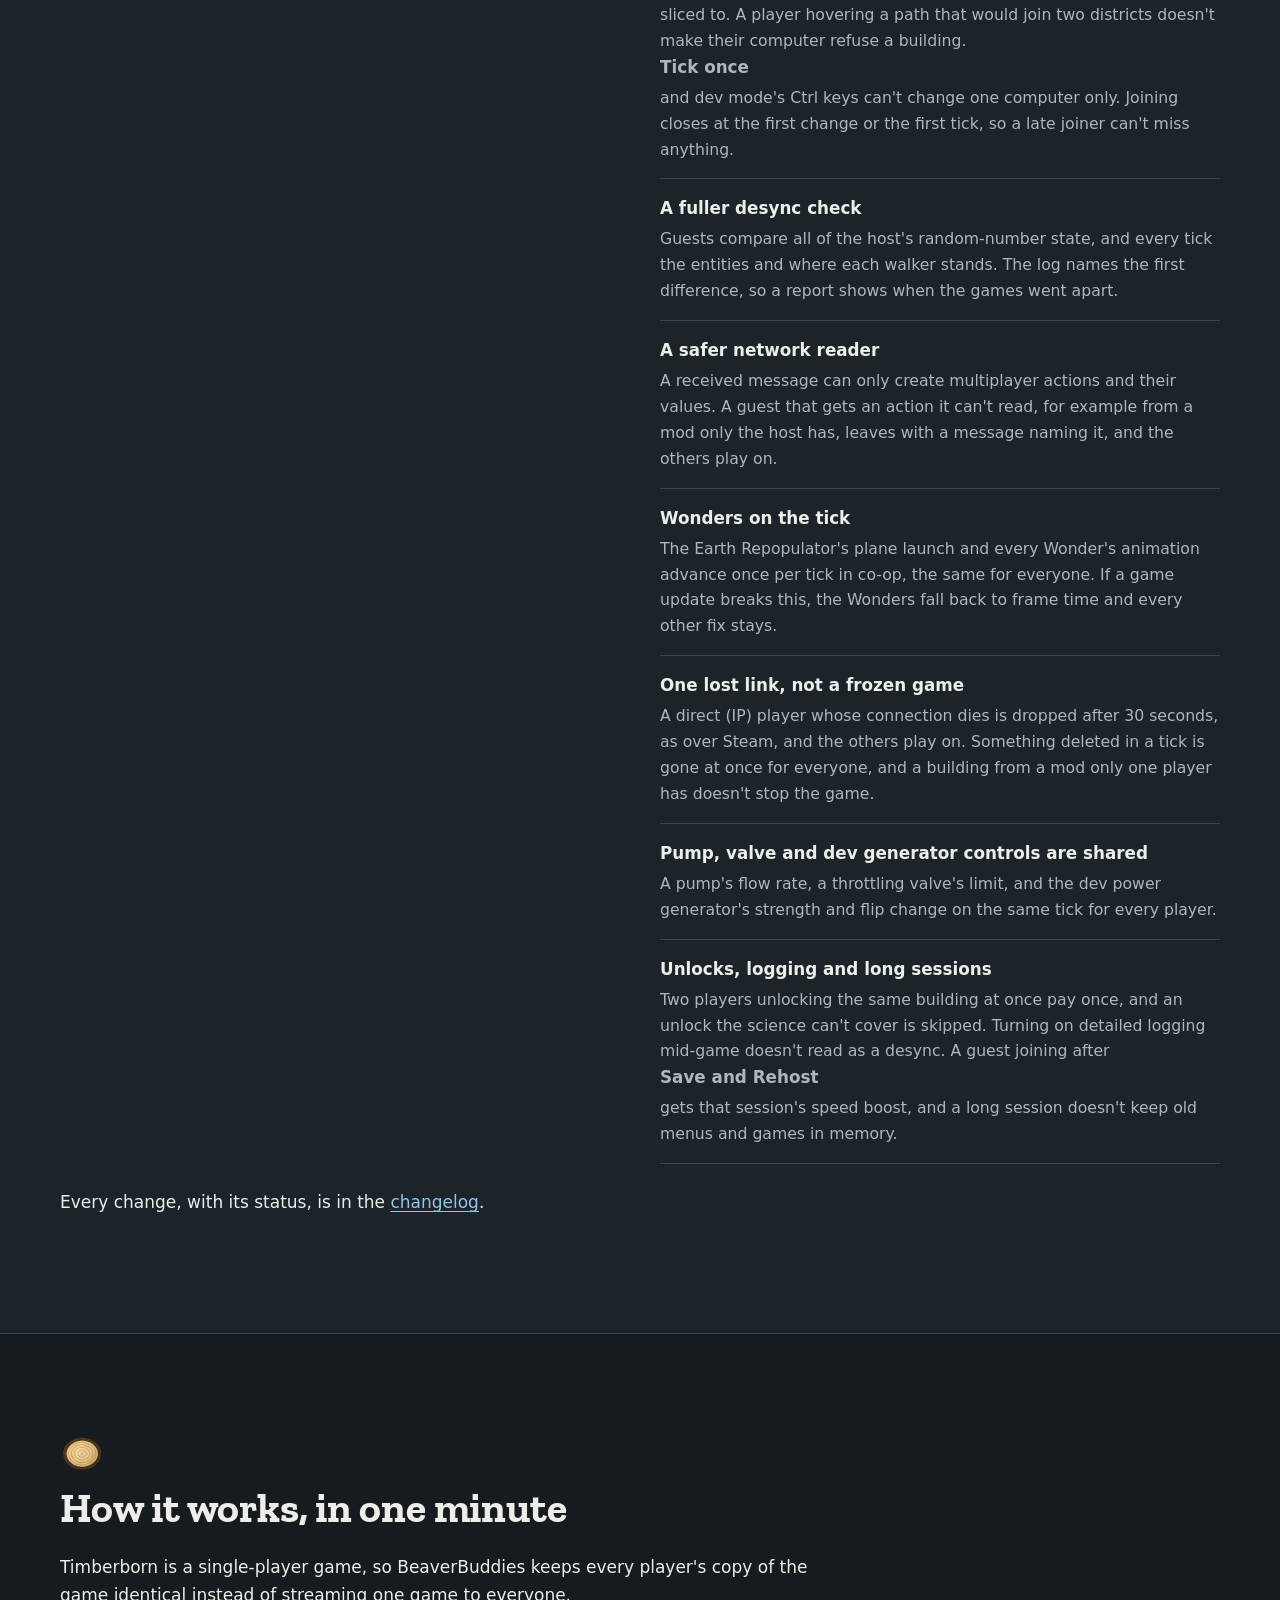
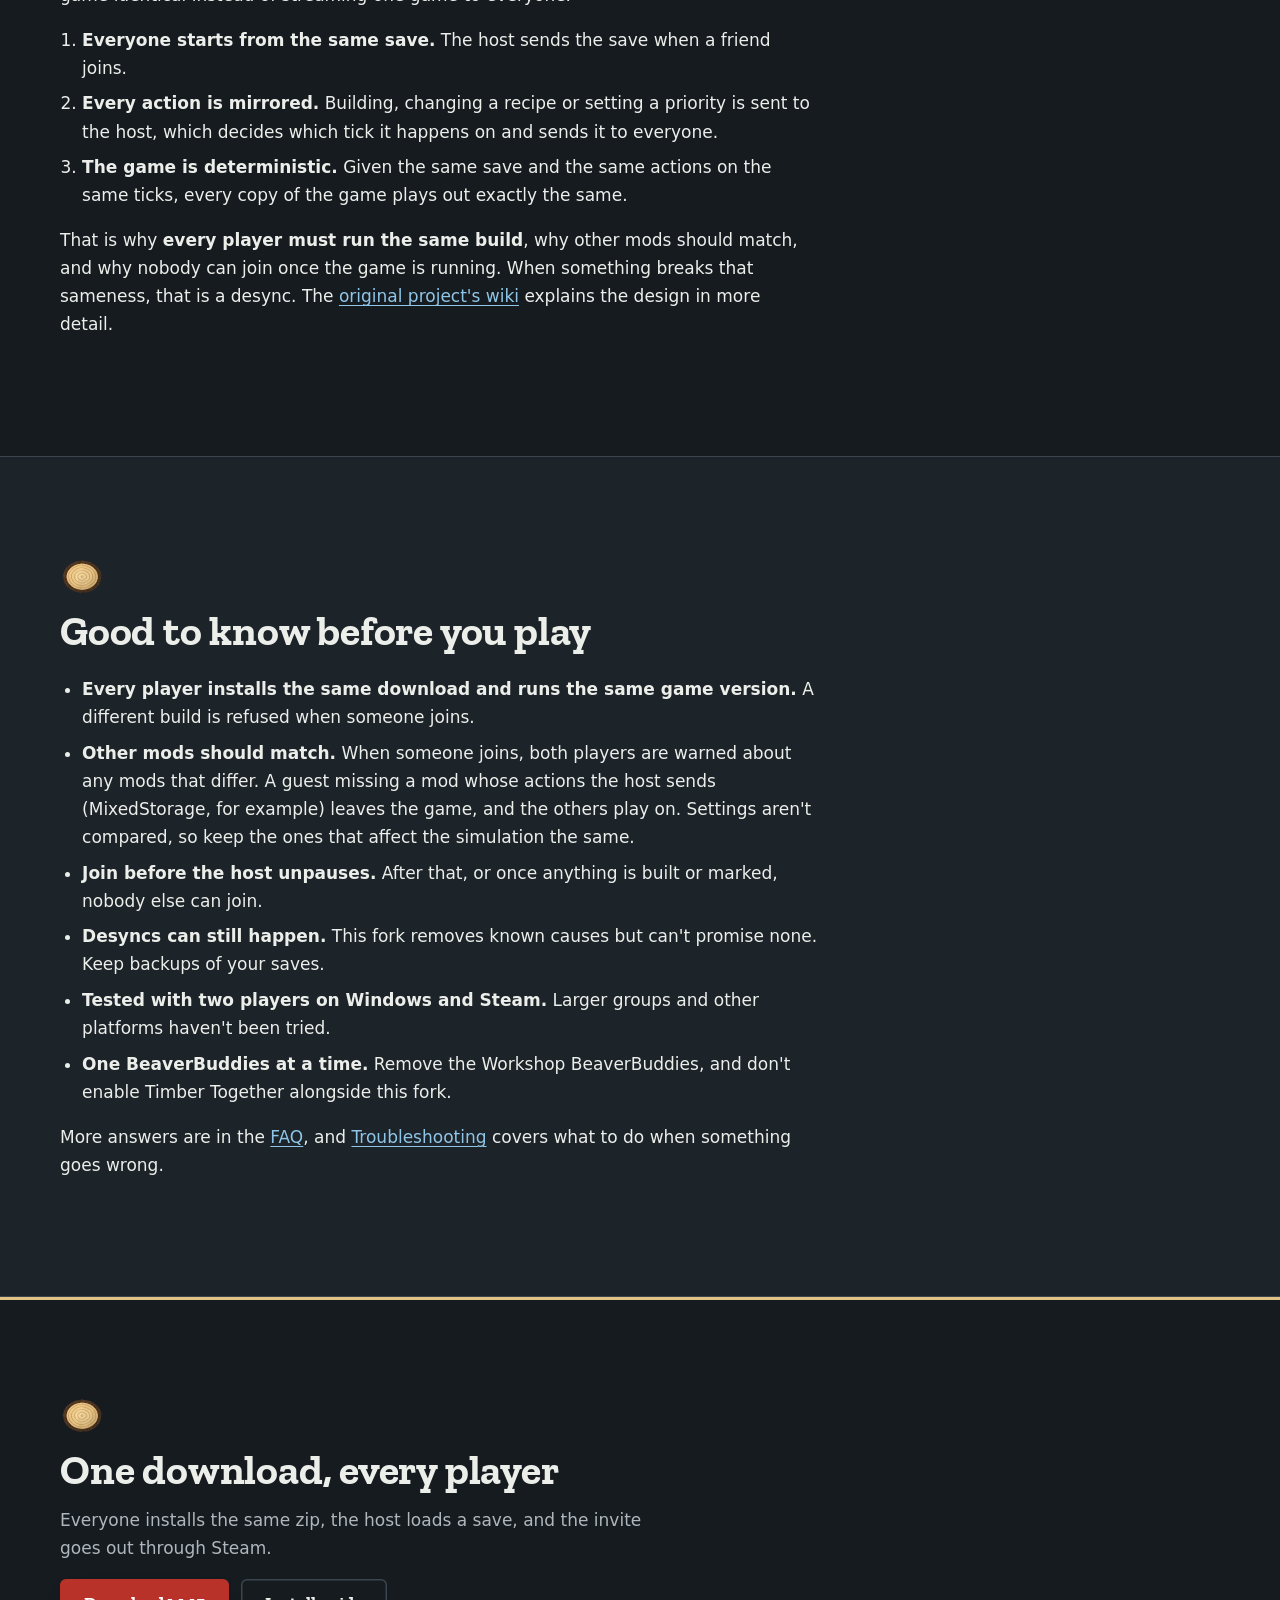
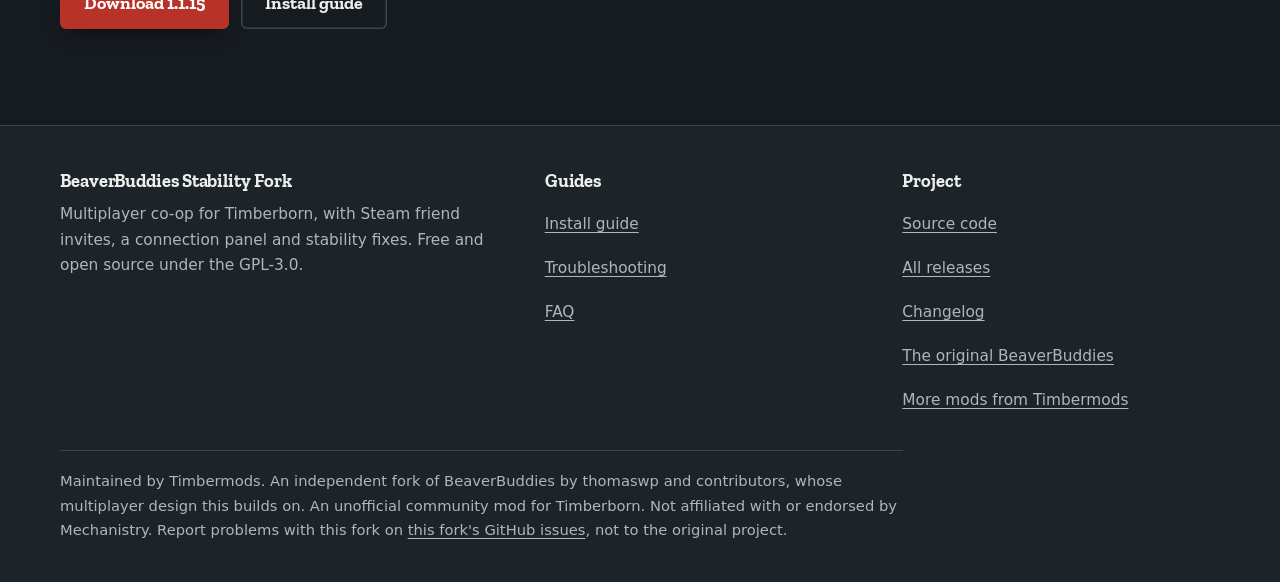
==== commit 4b34865d: "Merge pull request #66 from timbermods/claude/settings-path Docs: open settings from the Mods list, " ====
--- a/docs/index.html
+++ b/docs/index.html
@@ -44,13 +44,13 @@
       <div class="btn-row">
         <a class="btn btn-primary" data-release-href="download" href="https://github.com/timbermods/BeaverBuddies-Stability-Fork/releases/latest">
           <svg viewBox="0 0 24 24" fill="none" stroke="currentColor" stroke-width="2.2" stroke-linecap="round" stroke-linejoin="round" aria-hidden="true"><path d="M12 3v12m0 0l-4.5-4.5M12 15l4.5-4.5M4 20h16"/></svg>
-          <span>Download <span data-release="version">1.1.16</span></span>
+          <span>Download <span data-release="version">1.1.15</span></span>
         </a>
         <a class="btn btn-secondary" href="install.html">Install guide</a>
       </div>
       <p class="workshop"><b>Replaces the Workshop BeaverBuddies.</b> The two can't be installed together, so unsubscribe from the Workshop one first. Every player needs the same download of this fork.</p>
-      <div class="status" data-release-pinned="1.1.16">
-        <p><b>1.1.16 only fixes the in-game links and has not been played; 1.1.15 has been played and works.</b> Both are bug-fix releases on top of 1.1.13, the last release with new features, and 466 automated checks pass.</p>
+      <div class="status" data-release-pinned="1.1.15">
+        <p><b><span data-release="version">1.1.15</span> has been played and works.</b> It is a bug-fix release on top of 1.1.13, the last release with new features, and 464 automated checks pass.</p>
         <p>This fork is feature-complete: it gets fixes and updates for new Timberborn versions. New features go into <a href="https://timbermods.github.io/TimberTogether/">Timber Together</a>, which can also give each player a colony of their own.</p>
       </div>
     </div>
@@ -213,7 +213,7 @@
           <li>The host also sees the slowest guest's lag and <b>guest frame rate</b>. <b>Ease off below</b> slows the game a little while a guest stays under a frame rate you pick (Off, 20, 30, 45 or 60 fps).</li>
           <li>A <b>chat box</b> sits below the panel. Everyone sees the same conversation, and a player who joins later gets the history. Each name shows in that player's cursor color.</li>
           <li><b>Click the title</b> to collapse it to one line. Your choice is remembered.</li>
-          <li>Hide it or move it to any corner in <b>Mod Settings</b>, or bind the optional <b>Toggle connection panel</b> key.</li>
+          <li>Hide it or move it to any corner in the mod's <a href="install.html#settings">settings</a>, or bind the optional <b>Toggle connection panel</b> key.</li>
         </ul>
       </div>
     </div>
@@ -312,7 +312,7 @@
     <h2>One download, every player</h2>
     <p>Everyone installs the same zip, the host loads a save, and the invite goes out through Steam.</p>
     <div class="btn-row">
-      <a class="btn btn-primary" data-release-href="download" href="https://github.com/timbermods/BeaverBuddies-Stability-Fork/releases/latest"><span>Download <span data-release="version">1.1.16</span></span></a>
+      <a class="btn btn-primary" data-release-href="download" href="https://github.com/timbermods/BeaverBuddies-Stability-Fork/releases/latest"><span>Download <span data-release="version">1.1.15</span></span></a>
       <a class="btn btn-secondary" href="install.html">Install guide</a>
     </div>
   </div>
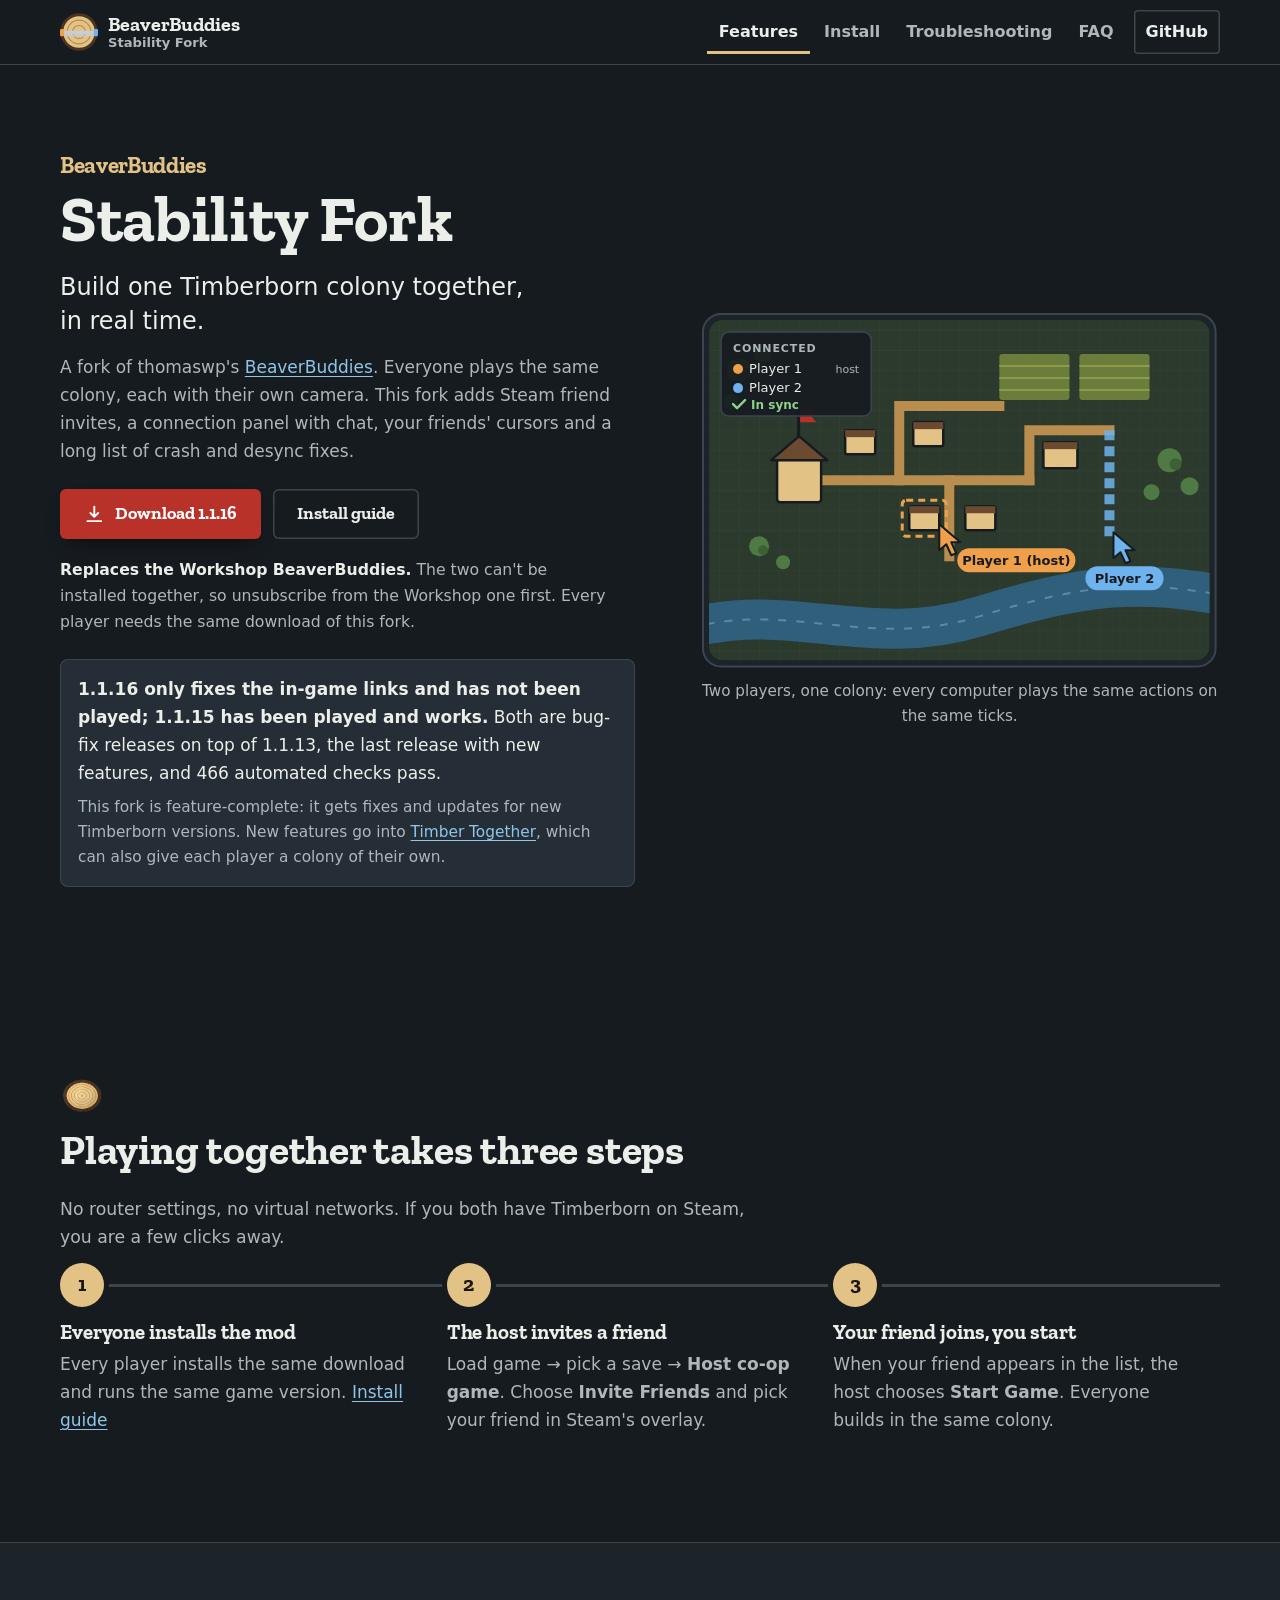
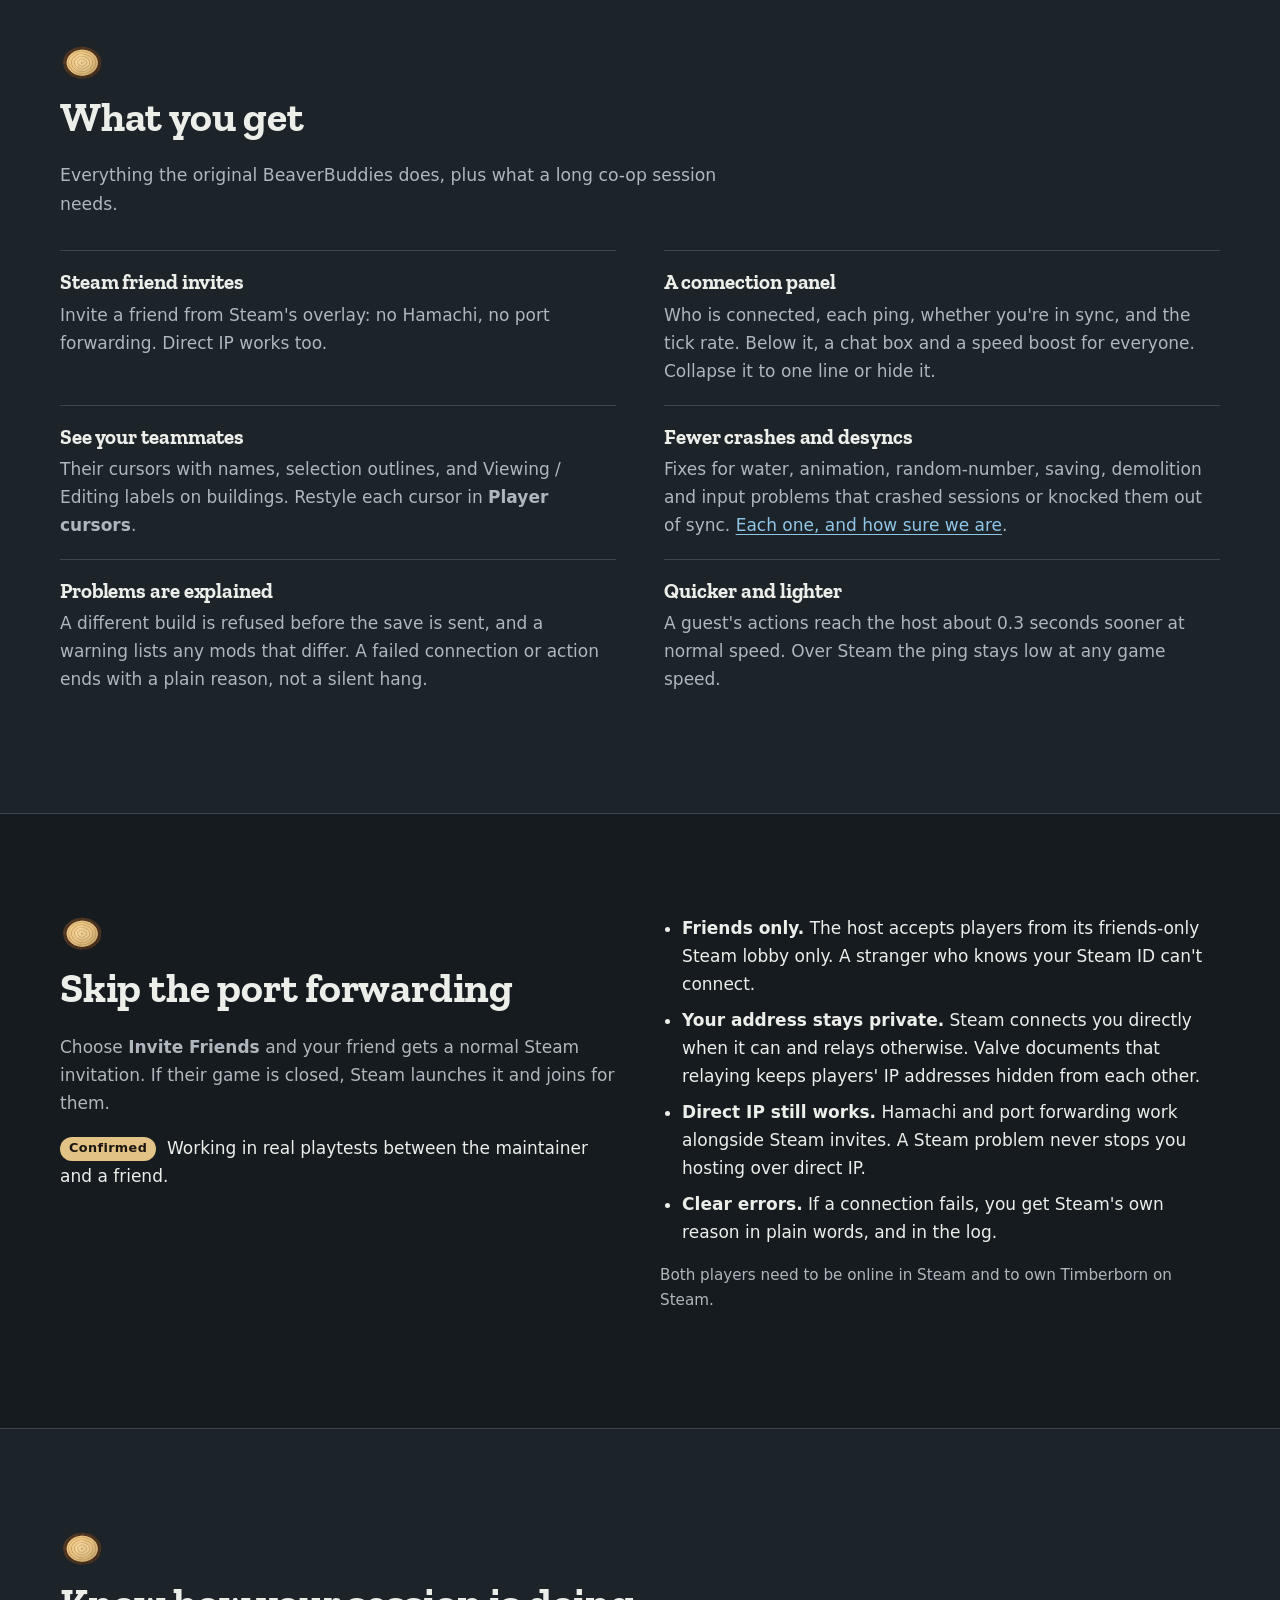
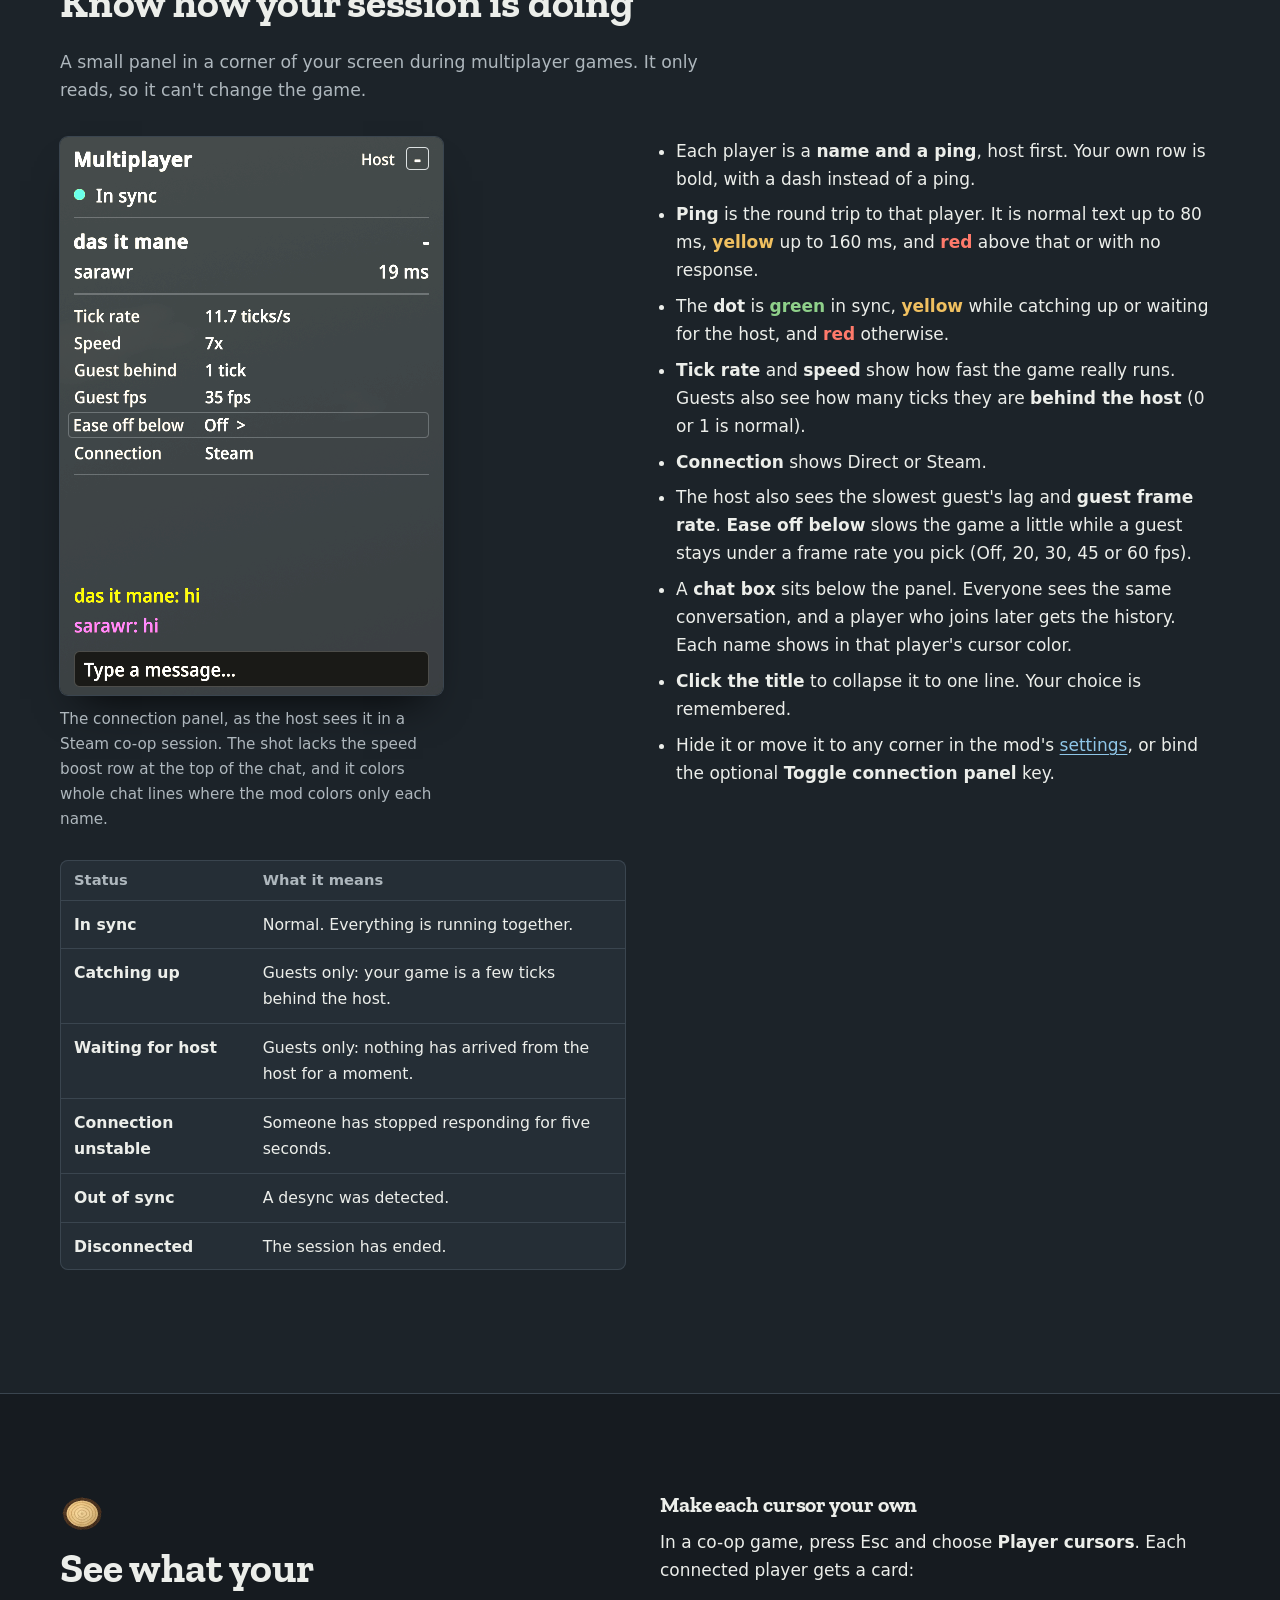
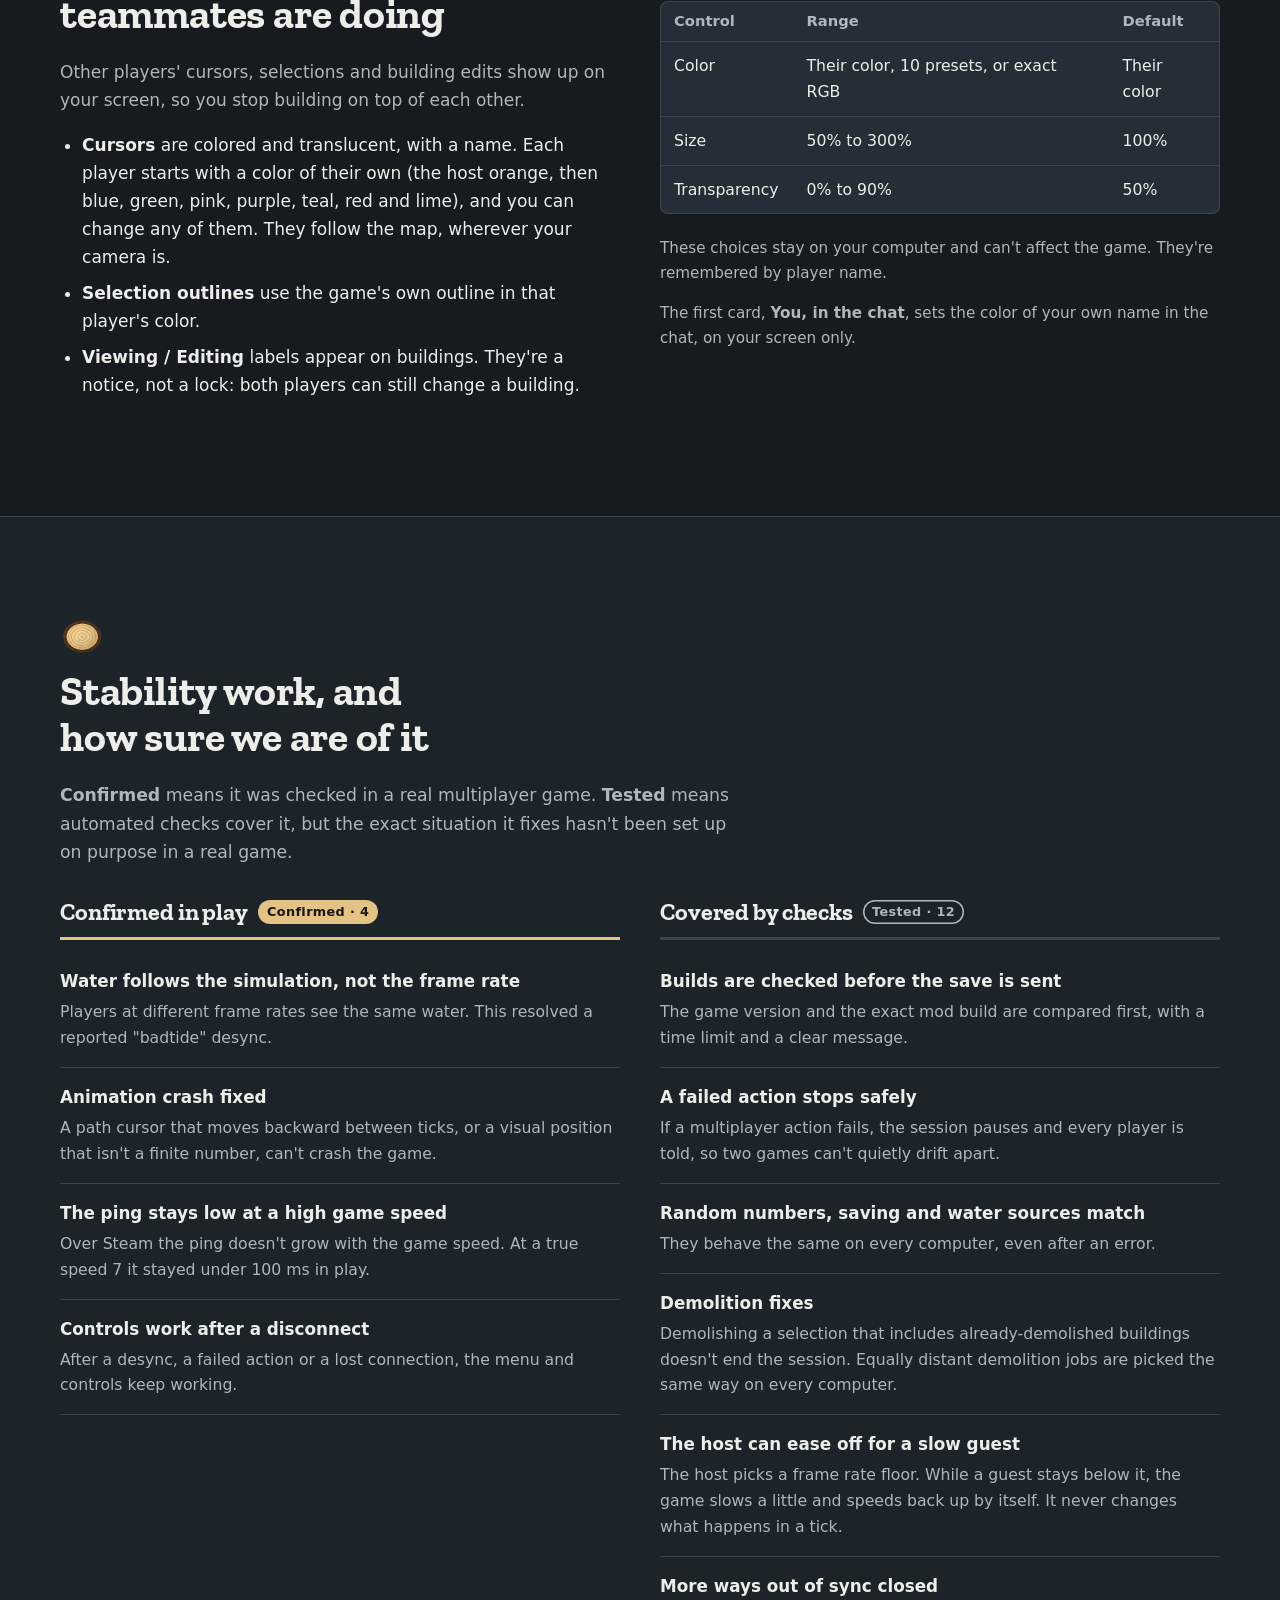
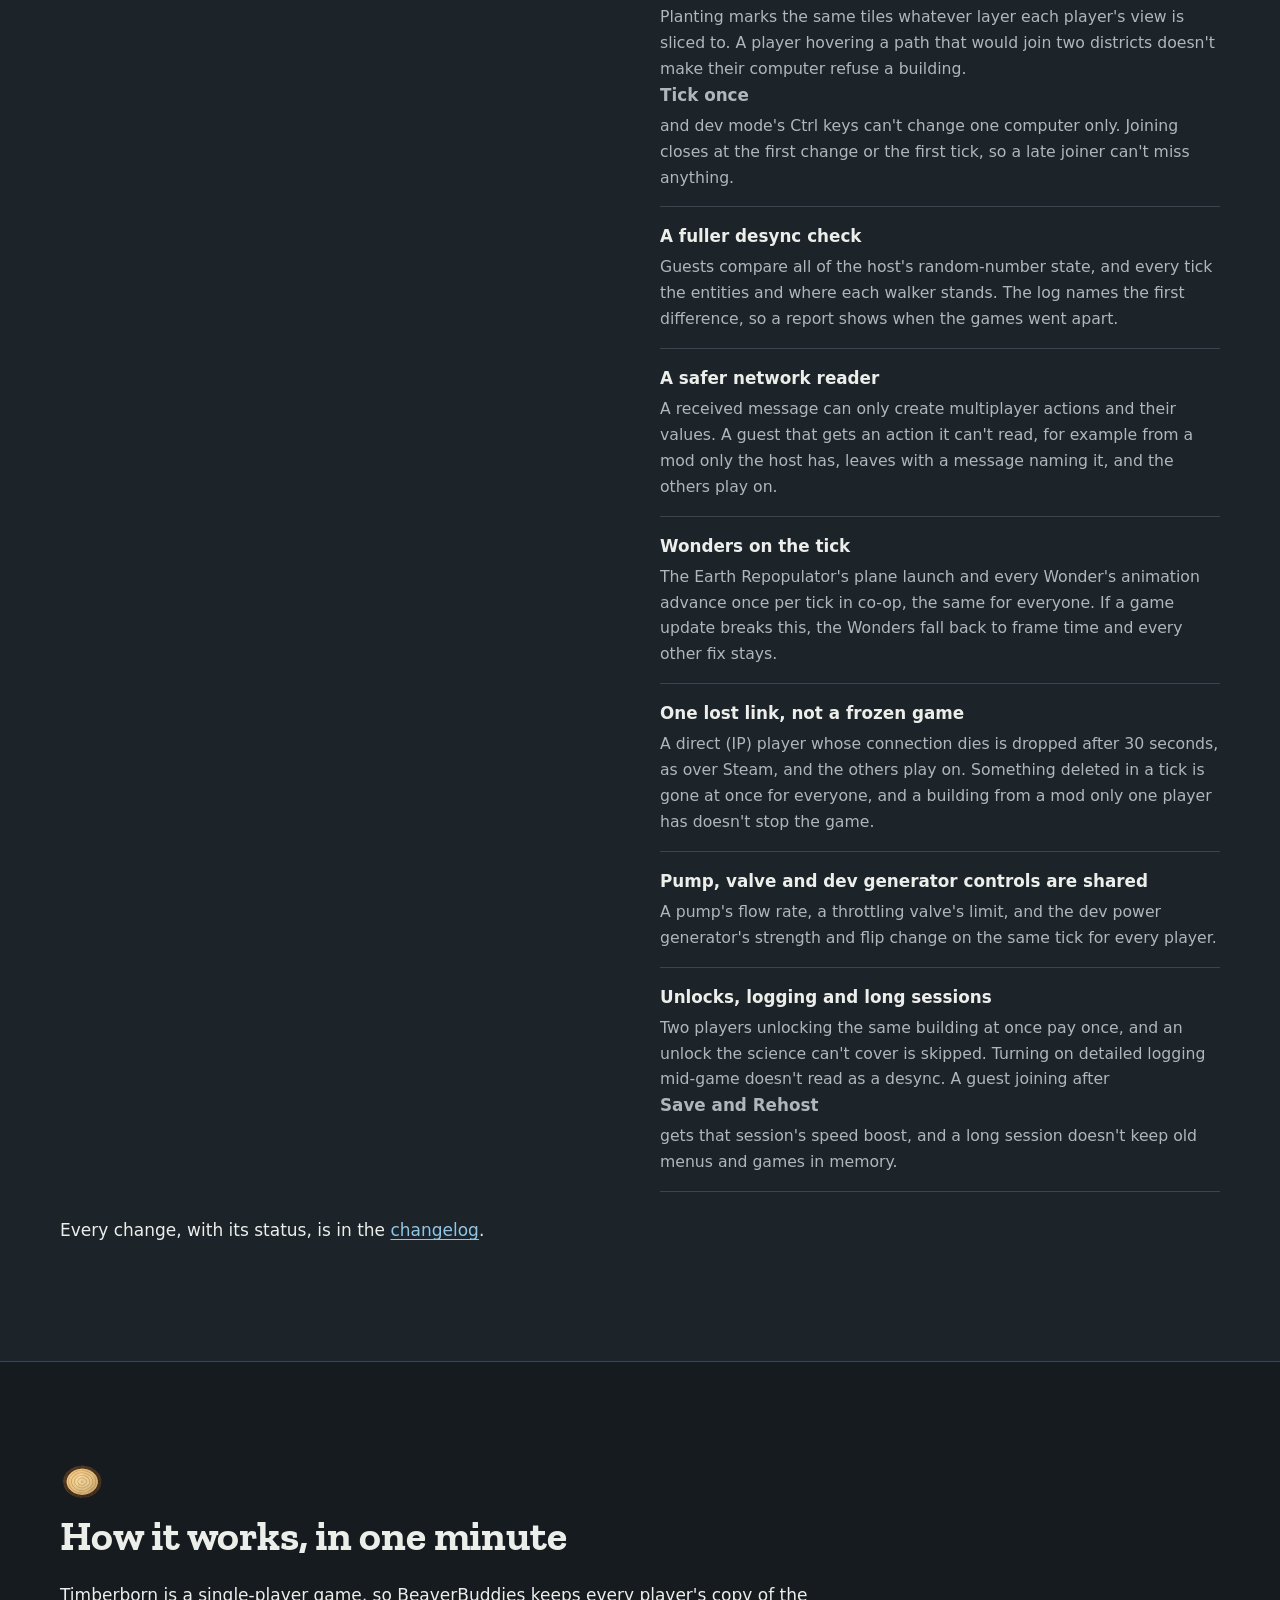
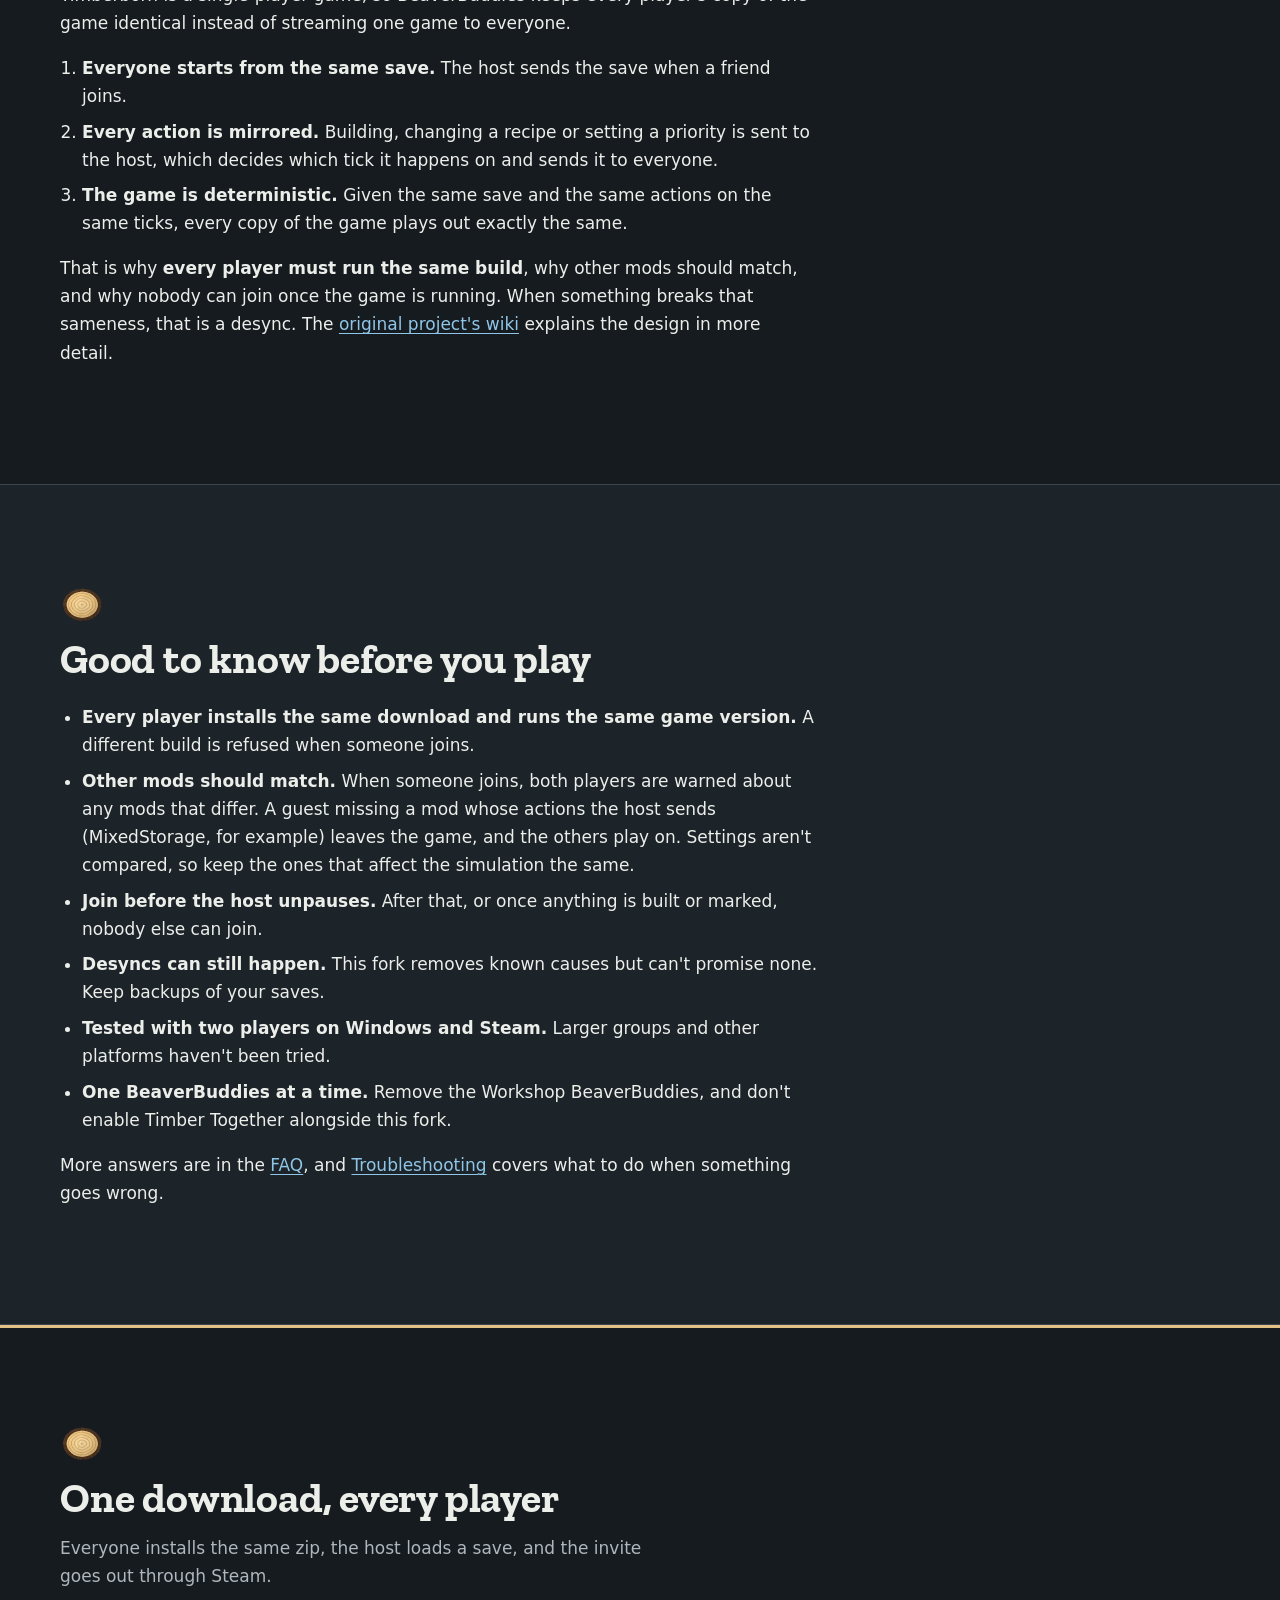
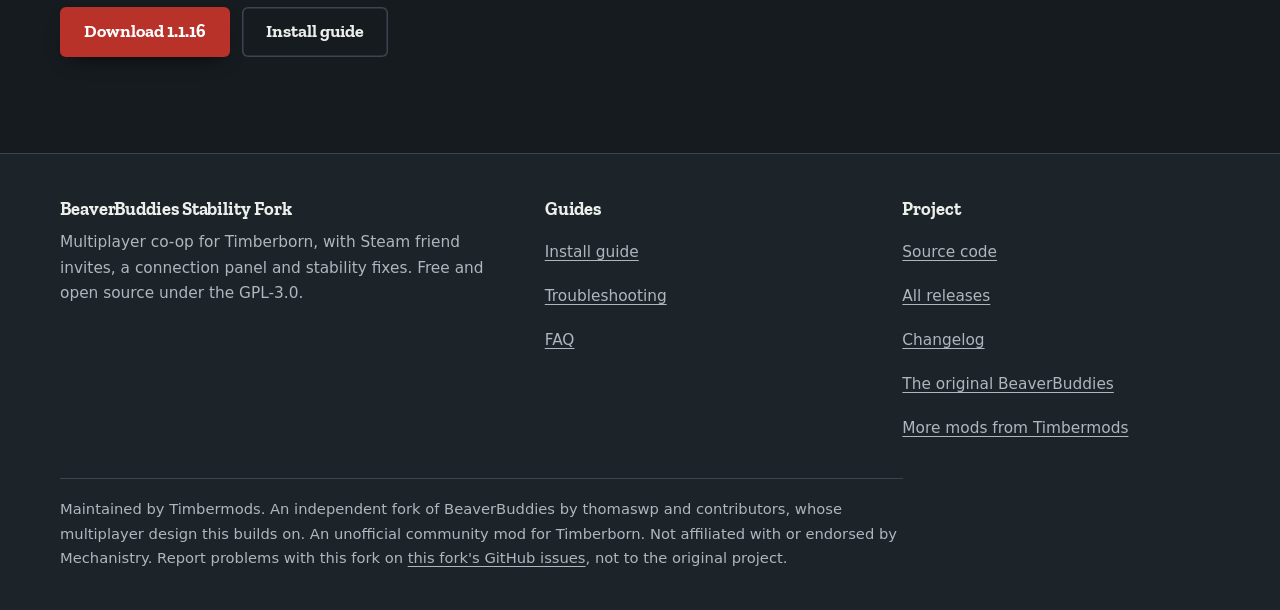
==== commit df4488f6: "Merge pull request #67 from timbermods/claude/fork-links 1.1.16: the in-game links lead to this fork" ====
--- a/docs/index.html
+++ b/docs/index.html
@@ -44,13 +44,13 @@
       <div class="btn-row">
         <a class="btn btn-primary" data-release-href="download" href="https://github.com/timbermods/BeaverBuddies-Stability-Fork/releases/latest">
           <svg viewBox="0 0 24 24" fill="none" stroke="currentColor" stroke-width="2.2" stroke-linecap="round" stroke-linejoin="round" aria-hidden="true"><path d="M12 3v12m0 0l-4.5-4.5M12 15l4.5-4.5M4 20h16"/></svg>
-          <span>Download <span data-release="version">1.1.15</span></span>
+          <span>Download <span data-release="version">1.1.16</span></span>
         </a>
         <a class="btn btn-secondary" href="install.html">Install guide</a>
       </div>
       <p class="workshop"><b>Replaces the Workshop BeaverBuddies.</b> The two can't be installed together, so unsubscribe from the Workshop one first. Every player needs the same download of this fork.</p>
-      <div class="status" data-release-pinned="1.1.15">
-        <p><b><span data-release="version">1.1.15</span> has been played and works.</b> It is a bug-fix release on top of 1.1.13, the last release with new features, and 464 automated checks pass.</p>
+      <div class="status" data-release-pinned="1.1.16">
+        <p><b>1.1.16 only fixes the in-game links and has not been played; 1.1.15 has been played and works.</b> Both are bug-fix releases on top of 1.1.13, the last release with new features, and 466 automated checks pass.</p>
         <p>This fork is feature-complete: it gets fixes and updates for new Timberborn versions. New features go into <a href="https://timbermods.github.io/TimberTogether/">Timber Together</a>, which can also give each player a colony of their own.</p>
       </div>
     </div>
@@ -312,7 +312,7 @@
     <h2>One download, every player</h2>
     <p>Everyone installs the same zip, the host loads a save, and the invite goes out through Steam.</p>
     <div class="btn-row">
-      <a class="btn btn-primary" data-release-href="download" href="https://github.com/timbermods/BeaverBuddies-Stability-Fork/releases/latest"><span>Download <span data-release="version">1.1.15</span></span></a>
+      <a class="btn btn-primary" data-release-href="download" href="https://github.com/timbermods/BeaverBuddies-Stability-Fork/releases/latest"><span>Download <span data-release="version">1.1.16</span></span></a>
       <a class="btn btn-secondary" href="install.html">Install guide</a>
     </div>
   </div>
